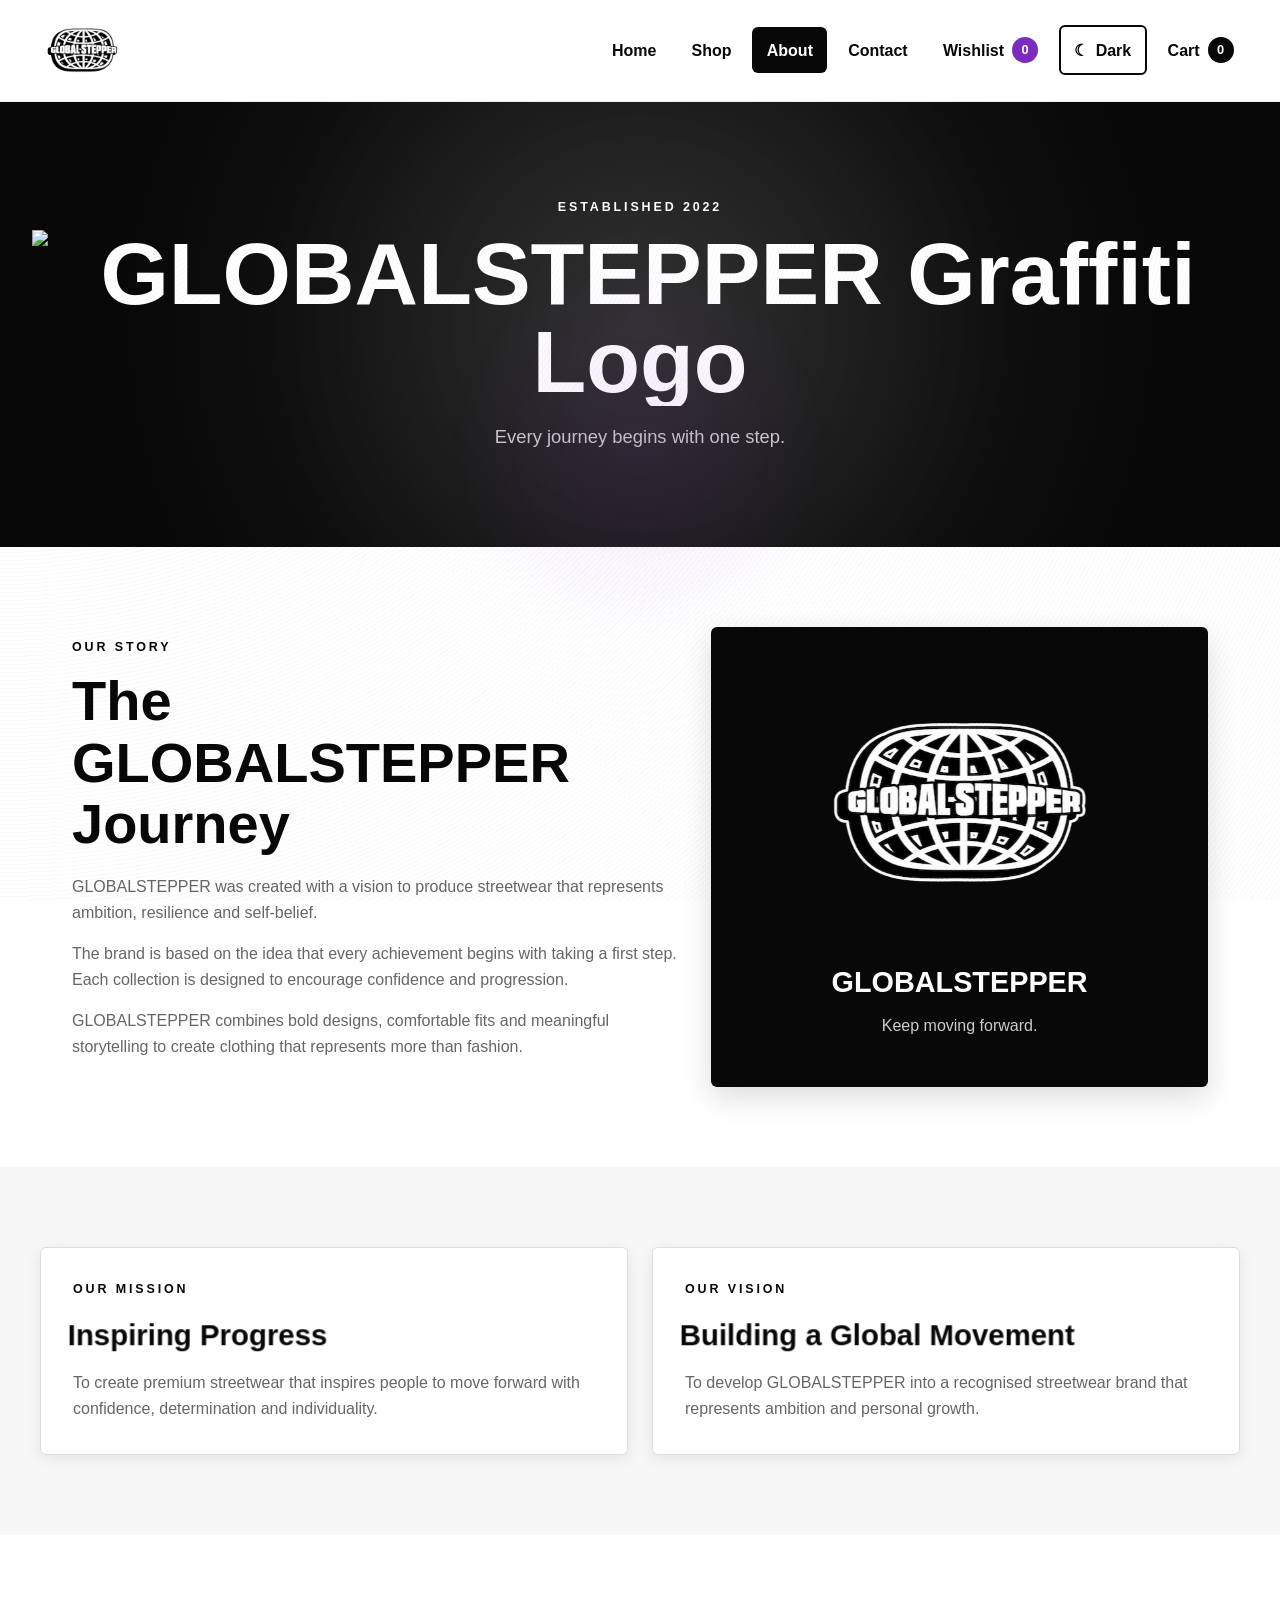
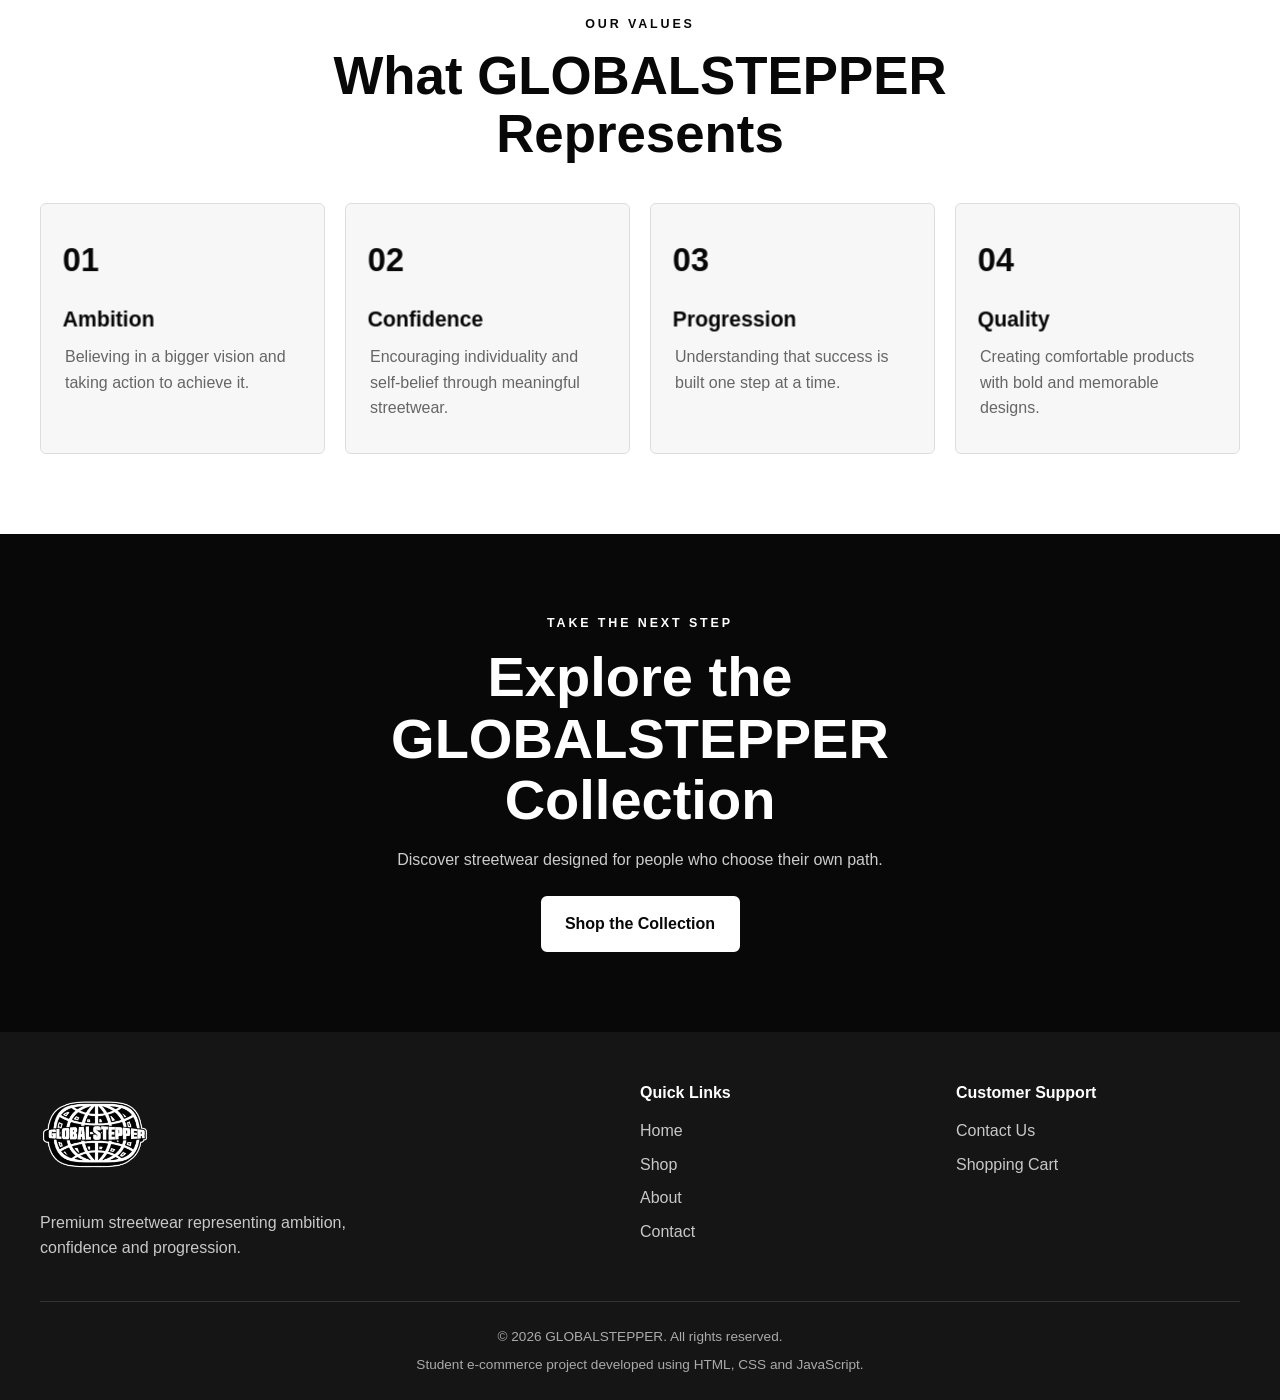
==== about.html @ d41f8b9a "Update heading and add logo to about.html" ====
<!DOCTYPE html>
<html lang="en">

<head>
    <meta charset="UTF-8">

    <meta
        name="viewport"
        content="width=device-width, initial-scale=1.0"
    >

    <meta
        name="description"
        content="Learn about GLOBALSTEPPER, a unisex streetwear brand built around ambition, confidence and progression."
    >

    <title>About | GLOBALSTEPPER</title>

    <link
        rel="stylesheet"
        href="css/style.css"
    >

    <link
        rel="icon"
        type="image/png"
        href="images/logo.png"
    >
</head>

<body>

    <header class="site-header">

        <nav
            class="navbar"
            aria-label="Main navigation"
        >

            <a
                href="index.html"
                class="logo"
                aria-label="GLOBALSTEPPER home page"
            >
                <img
                    src="images/logo.png"
                    alt="GLOBALSTEPPER logo"
                >
            </a>

            <button
                class="menu-toggle"
                id="menu-toggle"
                type="button"
                aria-label="Open navigation menu"
                aria-expanded="false"
                aria-controls="nav-links"
            >
                ☰
            </button>

            <ul
                class="nav-links"
                id="nav-links"
            >
                <li><a href="index.html">Home</a></li>

                <li><a href="products.html">Shop</a></li>

                <li>
                    <a
                        href="about.html"
                        aria-current="page"
                    >
                        About
                    </a>
                </li>

            <li>
    <a href="contact.html">Contact</a>
</li>

<li>
    <a href="wishlist.html" class="wishlist-link">
        Wishlist
        <span id="wishlist-count">0</span>
    </a>
</li>

<li>
    <button
        class="theme-toggle"
        id="theme-toggle"
        type="button"
        aria-label="Switch to dark mode"
        aria-pressed="false"
    >
        <span aria-hidden="true">☾</span>
        <span class="theme-toggle-text">Dark</span>
    </button>
</li>


                <li>
                    <a
                        href="cart.html"
                        class="cart-link"
                    >
                        Cart
                        <span
                            id="cart-count"
                            aria-label="items in cart"
                        >
                            0
                        </span>
                    </a>
                </li>
            </ul>

        </nav>

    </header>

    <main class="about-page">

        <section class="about-hero">

            <p class="section-label">
                ESTABLISHED 2022
            </p>

           
<h1 class="about-graffiti-heading">
    <img
        src="media/images/Globalstepper-loader.png"
        alt="GLOBALSTEPPER Graffiti Logo"
        class="about-graffiti-logo"
    >
</h1>

            <p>
                Every journey begins with one step.
            </p>

        </section>

        <section class="about-story-section">

            <div class="about-story-text">

                <p class="section-label">
                    OUR STORY
                </p>

                <h2>
                    The GLOBALSTEPPER Journey
                </h2>

                <p>
                    GLOBALSTEPPER was created with a vision to produce
                    streetwear that represents ambition, resilience and
                    self-belief.
                </p>

                <p>
                    The brand is based on the idea that every achievement
                    begins with taking a first step. Each collection is
                    designed to encourage confidence and progression.
                </p>

                <p>
                    GLOBALSTEPPER combines bold designs, comfortable fits
                    and meaningful storytelling to create clothing that
                    represents more than fashion.
                </p>

            </div>

            <div class="about-logo-card">

                <img
                    src="images/logo.png"
                    alt="GLOBALSTEPPER black and white globe logo"
                >

                <h2>
                    GLOBALSTEPPER
                </h2>

                <p>
                    Keep moving forward.
                </p>

            </div>

        </section>

        <section class="mission-vision-section">

            <article class="mission-card">

                <p class="section-label">
                    OUR MISSION
                </p>

                <h2>
                    Inspiring Progress
                </h2>

                <p>
                    To create premium streetwear that inspires people to
                    move forward with confidence, determination and
                    individuality.
                </p>

            </article>

            <article class="mission-card">

                <p class="section-label">
                    OUR VISION
                </p>

                <h2>
                    Building a Global Movement
                </h2>

                <p>
                    To develop GLOBALSTEPPER into a recognised streetwear
                    brand that represents ambition and personal growth.
                </p>

            </article>

        </section>

        <section class="brand-values-section">

            <div class="section-heading">

                <p class="section-label">
                    OUR VALUES
                </p>

                <h2>
                    What GLOBALSTEPPER Represents
                </h2>

            </div>

            <div class="values-grid">

                <article class="value-card">

                    <span aria-hidden="true">01</span>

                    <h3>
                        Ambition
                    </h3>

                    <p>
                        Believing in a bigger vision and taking action to
                        achieve it.
                    </p>

                </article>

                <article class="value-card">

                    <span aria-hidden="true">02</span>

                    <h3>
                        Confidence
                    </h3>

                    <p>
                        Encouraging individuality and self-belief through
                        meaningful streetwear.
                    </p>

                </article>

                <article class="value-card">

                    <span aria-hidden="true">03</span>

                    <h3>
                        Progression
                    </h3>

                    <p>
                        Understanding that success is built one step at a
                        time.
                    </p>

                </article>

                <article class="value-card">

                    <span aria-hidden="true">04</span>

                    <h3>
                        Quality
                    </h3>

                    <p>
                        Creating comfortable products with bold and
                        memorable designs.
                    </p>

                </article>

            </div>

        </section>

        <section class="about-cta">

            <p class="section-label">
                TAKE THE NEXT STEP
            </p>

            <h2>
                Explore the GLOBALSTEPPER Collection
            </h2>

            <p>
                Discover streetwear designed for people who choose their
                own path.
            </p>

            <a
                href="products.html"
                class="btn"
            >
                Shop the Collection
            </a>

        </section>

    </main>

    <footer class="site-footer">

        <div class="footer-grid">

            <div class="footer-brand">

                <img
                    src="images/logo.png"
                    alt="GLOBALSTEPPER logo"
                >

                <p>
                    Premium streetwear representing ambition,
                    confidence and progression.
                </p>

            </div>

            <div class="footer-links">

                <h2>
                    Quick Links
                </h2>

                <ul>
                    <li><a href="index.html">Home</a></li>
                    <li><a href="products.html">Shop</a></li>
                    <li><a href="about.html">About</a></li>
                    <li><a href="contact.html">Contact</a></li>
                </ul>

            </div>

            <div class="footer-links">

                <h2>
                    Customer Support
                </h2>

                <ul>
                    <li><a href="contact.html">Contact Us</a></li>
                    <li><a href="cart.html">Shopping Cart</a></li>
                </ul>

            </div>

        </div>

        <div class="footer-bottom">

            <p>
                &copy; <span id="current-year"></span>
                GLOBALSTEPPER. All rights reserved.
            </p>

            <p>
                Student e-commerce project developed using HTML,
                CSS and JavaScript.
            </p>

        </div>

    </footer>

    <script src="js/script.js"></script>

</body>

</html>
---- css/style.css ----
/* ========================================
   GLOBALSTEPPER E-COMMERCE WEBSITE
   Main stylesheet
======================================== */

/* ---------- THEME VARIABLES ---------- */

:root {
    color-scheme: light;

    --page-background: #ffffff;
    --surface-background: #ffffff;
    --soft-background: #f7f7f7;
    --primary-text: #080808;
    --secondary-text: #666666;
    --border-colour: #dddddd;
}

body.dark-theme {
    color-scheme: dark;

    --page-background: #0c0c0c;
    --surface-background: #171717;
    --soft-background: #111111;
    --primary-text: #f5f5f5;
    --secondary-text: #b7b7b7;
    --border-colour: #343434;
}

body {
    color: var(--primary-text);
    background-color: var(--page-background);
    transition:
        color 0.3s ease,
        background-color 0.3s ease;
}

body.dark-theme .site-header,
body.dark-theme .nav-links,
body.dark-theme .product-card,
body.dark-theme .shop-product-card,
body.dark-theme .contact-form,
body.dark-theme .cart-summary,
body.dark-theme .product-detail-content,
body.dark-theme .product-detail-image,
body.dark-theme .mission-card,
body.dark-theme .contact-detail-card {
    color: var(--primary-text);
    background-color: var(--surface-background);
    border-color: var(--border-colour);
}

body.dark-theme .featured-products,
body.dark-theme .shop-page,
body.dark-theme .cart-page,
body.dark-theme .contact-page,
body.dark-theme .mission-vision-section,
body.dark-theme .value-card,
body.dark-theme .benefit-card {
    background-color: var(--soft-background);
}

body.dark-theme .product-category,
body.dark-theme .section-description,
body.dark-theme .contact-information > p,
body.dark-theme .product-detail-description,
body.dark-theme .cart-disclaimer {
    color: var(--secondary-text);
}

.theme-toggle {
    display: flex;
    align-items: center;
    justify-content: center;
    gap: 0.45rem;
    min-height: 44px;
    padding: 0.65rem 0.85rem;
    color: var(--colour-black);
    background-color: transparent;
    border: 2px solid var(--colour-black);
    border-radius: var(--border-radius);
    font-weight: 700;
}

body.dark-theme .theme-toggle {
    color: #ffffff;
    border-color: #ffffff;
}

.theme-toggle:hover {
    color: #ffffff;
    background-color: #000000;
}

body.dark-theme .theme-toggle:hover {
    color: #000000;
    background-color: #ffffff;
}

/* ---------- CSS VARIABLES ---------- */

:root {
    --colour-black: #080808;
    --colour-dark: #151515;
    --colour-grey: #666666;
    --colour-light-grey: #eeeeee;
    --colour-white: #ffffff;
    --colour-off-white: #f7f7f7;

    --font-main: Arial, Helvetica, sans-serif;

    --shadow-small: 0 4px 15px rgba(0, 0, 0, 0.08);
    --shadow-medium: 0 10px 30px rgba(0, 0, 0, 0.14);

    --border-radius: 6px;
    --transition: 0.3s ease;
}


/* ---------- RESET ---------- */

* {
    margin: 0;
    padding: 0;
    box-sizing: border-box;
}

html {
    scroll-behavior: smooth;
}

body {
    min-height: 100vh;
    font-family: var(--font-main);
    line-height: 1.6;
    color: var(--colour-black);
    background-color: var(--colour-white);
}

img,
video {
    display: block;
    max-width: 100%;
}

a {
    color: inherit;
    text-decoration: none;
}

ul {
    list-style: none;
}

button,
input,
select,
textarea {
    font: inherit;
}

button {
    cursor: pointer;
}

section {
    padding: 4rem 1.25rem;
}


/* ---------- ACCESSIBILITY ---------- */

.sr-only {
    position: absolute;
    width: 1px;
    height: 1px;
    padding: 0;
    margin: -1px;
    overflow: hidden;
    white-space: nowrap;
    border: 0;
    clip: rect(0, 0, 0, 0);
}

a:focus-visible,
button:focus-visible,
input:focus-visible,
select:focus-visible,
textarea:focus-visible {
    outline: 3px solid #1d70b8;
    outline-offset: 3px;
}


/* ---------- BUTTONS ---------- */

.btn,
.product-button,
.add-to-cart-btn {
    display: inline-flex;
    align-items: center;
    justify-content: center;
    min-height: 46px;
    padding: 0.8rem 1.4rem;
    border: 2px solid var(--colour-black);
    border-radius: var(--border-radius);
    font-weight: 700;
    text-align: center;
    transition:
        background-color var(--transition),
        color var(--transition),
        transform var(--transition);
}

.btn,
.add-to-cart-btn {
    color: var(--colour-white);
    background-color: var(--colour-black);
}

.btn:hover,
.add-to-cart-btn:hover {
    color: var(--colour-black);
    background-color: var(--colour-white);
    transform: translateY(-2px);
}

.btn-outline {
    color: var(--colour-white);
    background-color: transparent;
    border-color: var(--colour-white);
}

.btn-outline:hover {
    color: var(--colour-black);
    background-color: var(--colour-white);
}

.product-button {
    color: var(--colour-black);
    background-color: var(--colour-white);
}

.product-button:hover {
    color: var(--colour-white);
    background-color: var(--colour-black);
    transform: translateY(-2px);
}


/* ---------- WISHLIST BUTTON ---------- */

.wishlist-button {
    position: absolute;
    top: 16px;
    right: 16px;
    z-index: 20;

    width: 44px;
    height: 44px;

    display: flex;
    align-items: center;
    justify-content: center;

    border: none;
    border-radius: 50%;

    background: rgba(255,255,255,.95);
    color: #000;

    font-size: 24px;
    cursor: pointer;

    transition: .3s;
    box-shadow: 0 5px 15px rgba(0,0,0,.15);
}

.wishlist-button:hover{
    transform:scale(1.1);
}

.wishlist-button.active{
    background:#7b2cbf;
    color:white;
}


/* ---------- WISHLIST PAGE ---------- */

.wishlist-remove-button {
    position: absolute;
    top: 1rem;
    right: 1rem;
    z-index: 20;
    display: flex;
    align-items: center;
    justify-content: center;
    width: 44px;
    height: 44px;
    padding: 0;
    color: #ffffff;
    background-color: #000000;
    border: 0;
    border-radius: 50%;
    font-size: 1.6rem;
    line-height: 1;
    cursor: pointer;
    box-shadow: 0 5px 15px rgba(0, 0, 0, 0.18);
    transition:
        transform 0.25s ease,
        background-color 0.25s ease;
}

.wishlist-remove-button:hover {
    background-color: #7b2cbf;
    transform: scale(1.08);
}



/* ---------- HEADER AND NAVIGATION ---------- */

.site-header {
    position: sticky;
    top: 0;
    z-index: 1000;
    background-color: var(--colour-white);
    border-bottom: 1px solid var(--colour-light-grey);
}

.navbar {
    position: relative;
    display: flex;
    align-items: center;
    justify-content: space-between;
    max-width: 1300px;
    min-height: 76px;
    padding: 0.8rem 1.25rem;
    margin: 0 auto;
}

.logo {
    display: inline-block;
    width: 74px;
}

.logo img {
    width: 100%;
    height: 54px;
    object-fit: contain;
}

.menu-toggle {
    min-width: 44px;
    min-height: 44px;
    padding: 0.3rem;
    color: var(--colour-black);
    background: none;
    border: 0;
    font-size: 1.8rem;
}

.nav-links {
    position: absolute;
    top: 100%;
    right: 0;
    left: 0;
    display: none;
    padding: 1rem 1.25rem 1.5rem;
    background-color: var(--colour-white);
    border-bottom: 1px solid var(--colour-light-grey);
    box-shadow: var(--shadow-small);
}

.nav-links.show {
    display: block;
}

.nav-links li {
    margin: 0.45rem 0;
}

.nav-links a {
    display: block;
    padding: 0.75rem;
    font-weight: 700;
    border-radius: var(--border-radius);
    transition:
        color var(--transition),
        background-color var(--transition);
}

.nav-links a:hover,
.nav-links a[aria-current="page"] {
    color: var(--colour-white);
    background-color: var(--colour-black);
}

.cart-link {
    display: flex !important;
    align-items: center;
    justify-content: space-between;
    gap: 0.5rem;
}

#cart-count {
    display: inline-flex;
    align-items: center;
    justify-content: center;
    min-width: 26px;
    min-height: 26px;
    padding: 0.15rem 0.4rem;
    color: var(--colour-white);
    background-color: var(--colour-black);
    border-radius: 50%;
    font-size: 0.8rem;
}

.cart-link:hover #cart-count,
.cart-link[aria-current="page"] #cart-count {
    color: var(--colour-black);
    background-color: var(--colour-white);
}

.wishlist-link {
    display: flex !important;
    align-items: center;
    justify-content: space-between;
    gap: 0.5rem;
}

#wishlist-count {
    display: inline-flex;
    align-items: center;
    justify-content: center;
    min-width: 26px;
    min-height: 26px;
    padding: 0.15rem 0.4rem;
    color: var(--colour-white);
    background-color: #7b2cbf;
    border-radius: 50%;
    font-size: 0.8rem;
}


/* ---------- HERO SECTION ---------- */

.hero {
    position: relative;
    display: flex;
    align-items: center;
    justify-content: center;
    min-height: 78vh;
    padding: 0;
    overflow: hidden;
    color: var(--colour-white);
    background-color: var(--colour-black);
}

.hero-video {
    position: absolute;
    inset: 0;
    width: 100%;
    height: 100%;
    object-fit: cover;
}

.hero-overlay {
    position: absolute;
    inset: 0;
    background:
        linear-gradient(
            rgba(0, 0, 0, 0.35),
            rgba(0, 0, 0, 0.75)
        );
}

.hero-content {
    position: relative;
    z-index: 2;
    width: 100%;
    max-width: 1200px;
    margin: 0 auto;
    padding: 2rem 1.25rem;
    text-align: center;
}

.hero-label,
.section-label {
    margin-bottom: 0.75rem;
    font-size: 0.78rem;
    font-weight: 700;
    letter-spacing: 0.18rem;
}

.hero h1 {
    width: 100%;
    margin: 0 auto 1rem;
    font-size: clamp(2.5rem, 8vw, 6.5rem);
    line-height: 0.95;
    letter-spacing: 0;
    text-align: center;
    white-space: nowrap;
}

.hero-text {
    margin-bottom: 1.8rem;
    font-size: clamp(1rem, 3vw, 1.35rem);
}

.hero-actions {
    display: flex;
    flex-direction: column;
    align-items: stretch;
    gap: 0.8rem;
    max-width: 320px;
    margin: 0 auto;
}


/* ---------- SHARED SECTION HEADINGS ---------- */

.section-heading {
    max-width: 750px;
    margin: 0 auto 2.5rem;
    text-align: center;
}

.section-heading h2 {
    margin-bottom: 0.8rem;
    font-size: clamp(2rem, 7vw, 3.3rem);
    line-height: 1.1;
}

.section-description {
    max-width: 650px;
    margin: 0 auto;
    color: var(--colour-grey);
}


/* ---------- FEATURED PRODUCTS ---------- */

.featured-products {
    background-color: var(--colour-off-white);
}

.product-grid {
    display: grid;
    grid-template-columns: 1fr;
    gap: 1.5rem;
    max-width: 1250px;
    margin: 0 auto;
}

.product-card {
    overflow: hidden;
    background-color: var(--colour-white);
    border: 1px solid #e3e3e3;
    border-radius: var(--border-radius);
    box-shadow: var(--shadow-small);
    transition:
        transform var(--transition),
        box-shadow var(--transition);
}

.product-card:hover {
    transform: translateY(-6px);
    box-shadow: var(--shadow-medium);
}

.product-image-link {
    display: block;
    overflow: hidden;
    background-color: #ededed;
}

.product-image-link img {
    width: 100%;
    height: 340px;
    object-fit: cover;
    transition: transform 0.5s ease;
}

.product-card:hover .product-image-link img {
    transform: scale(1.04);
}

.product-info {
    padding: 1.4rem;
}

.product-category {
    margin-bottom: 0.4rem;
    color: var(--colour-grey);
    font-size: 0.75rem;
    font-weight: 700;
    letter-spacing: 0.12rem;
    text-transform: uppercase;
}

.product-info h3 {
    min-height: 52px;
    margin-bottom: 0.75rem;
    font-size: 1.15rem;
    line-height: 1.35;
}

.product-price {
    margin-bottom: 1rem;
    font-size: 1.15rem;
    font-weight: 700;
}

.product-actions {
    display: grid;
    grid-template-columns: 1fr;
    gap: 0.65rem;
}

.product-button,
.add-to-cart-btn {
    width: 100%;
    font-size: 0.9rem;
}

.section-action {
    margin-top: 2.5rem;
    text-align: center;
}


/* ---------- BENEFITS ---------- */

.brand-benefits {
    background-color: var(--colour-white);
}

.benefits-grid {
    display: grid;
    grid-template-columns: 1fr;
    gap: 1.25rem;
    max-width: 1200px;
    margin: 0 auto;
}

.benefit-card {
    padding: 2rem 1.4rem;
    text-align: center;
    background-color: var(--colour-off-white);
    border: 1px solid var(--colour-light-grey);
    border-radius: var(--border-radius);
    transition:
        transform var(--transition),
        box-shadow var(--transition);
}

.benefit-card:hover {
    transform: translateY(-4px);
    box-shadow: var(--shadow-small);
}

.benefit-icon {
    display: inline-block;
    margin-bottom: 1rem;
    font-size: 2rem;
}

.benefit-card h3 {
    margin-bottom: 0.6rem;
    font-size: 1.15rem;
}

.benefit-card p {
    color: var(--colour-grey);
}


/* ---------- BRAND STORY ---------- */

.brand-story {
    display: grid;
    grid-template-columns: 1fr;
    gap: 2rem;
    align-items: center;
    max-width: 1300px;
    margin: 0 auto;
}

.brand-story-content h2 {
    margin-bottom: 1rem;
    font-size: clamp(2rem, 7vw, 3.4rem);
    line-height: 1.1;
}

.brand-story-content p:not(.section-label) {
    margin-bottom: 1rem;
    color: var(--colour-grey);
}

.text-link {
    display: inline-block;
    margin-top: 0.7rem;
    padding-bottom: 0.2rem;
    font-weight: 700;
    border-bottom: 2px solid var(--colour-black);
}

.text-link:hover {
    opacity: 0.65;
}

.brand-story-image {
    display: flex;
    align-items: center;
    justify-content: center;
    min-height: 330px;
    padding: 3rem;
    background-color: var(--colour-black);
    border-radius: var(--border-radius);
}

.brand-story-image img {
     display: block;
    width: min(100%, 520px);
    height: auto;
    margin: 0 auto;
    object-fit: contain;
    filter: none;
}


/* ---------- NEWSLETTER ---------- */

.newsletter-section {
    color: var(--colour-white);
    background-color: var(--colour-black);
}

.newsletter-content {
    max-width: 720px;
    margin: 0 auto;
    text-align: center;
}

.newsletter-content h2 {
    margin-bottom: 0.8rem;
    font-size: clamp(2rem, 7vw, 3.2rem);
    line-height: 1.1;
}

.newsletter-content > p:not(.section-label) {
    margin-bottom: 1.5rem;
    color: #cccccc;
}

.newsletter-form {
    display: grid;
    grid-template-columns: 1fr;
    gap: 0.8rem;
    max-width: 580px;
    margin: 0 auto;
}

.newsletter-form input {
    min-height: 50px;
    padding: 0.8rem 1rem;
    border: 2px solid var(--colour-white);
    border-radius: var(--border-radius);
}

.newsletter-form .btn {
    color: var(--colour-black);
    background-color: var(--colour-white);
    border-color: var(--colour-white);
}

.newsletter-form .btn:hover {
    color: var(--colour-white);
    background-color: transparent;
}

.form-message {
    grid-column: 1 / -1;
    min-height: 24px;
    font-weight: 700;
}


/* ---------- FOOTER ---------- */

.site-footer {
    padding: 3rem 1.25rem 1.5rem;
    color: var(--colour-white);
    background-color: var(--colour-dark);
}

.footer-grid {
    display: grid;
    grid-template-columns: 1fr;
    gap: 2rem;
    max-width: 1200px;
    margin: 0 auto 2.5rem;
}


.footer-brand img {
    display: block;
    width: 110px;
    max-width: 100%;
    height: auto;
    object-fit: contain;
    margin-bottom: 20px;
    filter: none;
}

   
.footer-brand p {
    max-width: 360px;
    color: #c8c8c8;
}

.footer-links h2 {
    margin-bottom: 0.8rem;
    font-size: 1rem;
}

.footer-links li {
    margin-bottom: 0.5rem;
}

.footer-links a {
    color: #c8c8c8;
}

.footer-links a:hover {
    color: var(--colour-white);
    text-decoration: underline;
}

.footer-bottom {
    max-width: 1200px;
    padding-top: 1.5rem;
    margin: 0 auto;
    color: #aaaaaa;
    border-top: 1px solid #333333;
    font-size: 0.85rem;
    text-align: center;
}

.footer-bottom p + p {
    margin-top: 0.4rem;
}

/* ---------- LIVE SEARCH SUGGESTIONS ---------- */

.live-search-wrapper {
    position: relative;
}

.search-suggestions {
    position: absolute;
    top: calc(100% + 0.5rem);
    right: 0;
    left: 0;
    z-index: 100;
    max-height: 360px;
    overflow-y: auto;
    background-color: var(--surface-background, #ffffff);
    border: 1px solid var(--border-colour, #dddddd);
    border-radius: 12px;
    box-shadow: 0 14px 35px rgba(0, 0, 0, 0.18);
}

.search-suggestion {
    display: grid;
    grid-template-columns: 58px 1fr auto;
    gap: 0.8rem;
    align-items: center;
    width: 100%;
    padding: 0.8rem;
    color: var(--primary-text, #080808);
    background: transparent;
    border: 0;
    border-bottom: 1px solid var(--border-colour, #dddddd);
    text-align: left;
    cursor: pointer;
}

.search-suggestion:last-child {
    border-bottom: 0;
}

.search-suggestion:hover,
.search-suggestion.active {
    background-color: var(--soft-background, #f7f7f7);
}

.search-suggestion img {
    width: 58px;
    height: 68px;
    object-fit: contain;
    background-color: #eeeeee;
    border-radius: 8px;
}

.search-suggestion-name {
    display: block;
    margin-bottom: 0.2rem;
    font-weight: 700;
}

.search-suggestion-category {
    color: var(--secondary-text, #666666);
    font-size: 0.8rem;
}

.search-suggestion-price {
    font-weight: 700;
    white-space: nowrap;
}

.search-no-results {
    padding: 1rem;
    color: var(--secondary-text, #666666);
    text-align: center;
}




/* ===========================================================
   SHOP PAGE
=========================================================== */

.shop-page {
    min-height: 70vh;
    background-color: var(--colour-off-white);
}

/* ---------- Header ---------- */

.shop-header {
    padding-bottom: 2rem;
    text-align: center;
    color: var(--colour-white);
    background-color: var(--colour-black);
}

.shop-header h1 {
    margin-bottom: 0.8rem;
    font-size: clamp(2.4rem, 8vw, 4.5rem);
    line-height: 1;
}

.shop-header p:last-child {
    color: #cccccc;
}

/* ---------- Filters ---------- */

/* ===========================================================
   SHOP CONTROLS
=========================================================== */

.shop-controls {
    display: grid !important;
    grid-template-columns: 1fr 1fr !important;
    grid-template-areas:
        "filter sort"
        "search search"
        "count count" !important;

    gap: 1.5rem 2rem !important;
    align-items: end !important;

    width: min(92%, 1300px);
    margin: 0 auto 3rem;
    padding: 2rem;

    background: #ffffff;
    border: 1px solid #e5e5e5;
    border-radius: 22px;
    box-shadow: 0 15px 40px rgba(0, 0, 0, 0.08);
}

.filter-group {
    grid-area: filter !important;
}

.sort-group {
    grid-area: sort !important;
}

.search-group {
    grid-area: search !important;
    width: min(100%, 700px);
    margin: 0 auto;
}

.product-count {
    grid-area: count !important;
    justify-self: center !important;
    display: inline-flex !important;
    align-items: center;
    justify-content: center;

    width: auto !important;
    height: auto !important;

    margin: 0 !important;
    padding: 0.6rem 1rem !important;

    color: #ffffff !important;
    background: #000000 !important;

    border-radius: 999px;

    font-size: 0.85rem;
    font-weight: 800;

    white-space: nowrap;
}


/* ---------- GROUPS ---------- */

.filter-group,
.sort-group,
.search-group {
    display: flex;
    flex-direction: column;
    gap: 0.7rem;
    width: 100%;
}


/* ---------- LABELS ---------- */

.filter-group label,
.sort-group label,
.search-group label {
    margin: 0;

    color: #111111;

    font-size: 0.76rem;
    font-weight: 900;
    letter-spacing: 0.16rem;

    text-transform: uppercase;
}


/* ---------- CONTROLS ---------- */

.filter-group select,
.sort-group select,
.search-group input {
    width: 100%;
    height: 58px;
    min-height: 58px;

    padding: 0 1.1rem;

    color: #111111;
    background: #fafafa;

    border: 1px solid #dddddd;
    border-radius: 14px;

    font-size: 1rem;
    font-weight: 600;

    outline: none;

    transition:
        transform 0.25s ease,
        border-color 0.25s ease,
        background-color 0.25s ease,
        box-shadow 0.25s ease;
}


/* ---------- HOVER ---------- */

.filter-group select:hover,
.sort-group select:hover,
.search-group input:hover {
    background: #ffffff;
    border-color: #000000;

    transform: translateY(-3px);

    box-shadow:
        0 10px 25px rgba(0, 0, 0, 0.10);
}


/* ---------- FOCUS ---------- */

.filter-group select:focus,
.sort-group select:focus,
.search-group input:focus {
    background: #ffffff;
    border-color: #000000;

    box-shadow:
        0 0 0 3px rgba(0, 0, 0, 0.08),
        0 10px 25px rgba(0, 0, 0, 0.08);
}


/* ---------- SEARCH ---------- */

.search-group input::placeholder {
    color: #999999;
    font-weight: 500;
}

.live-search-wrapper {
    position: relative;
    width: 100%;
}


/* ===========================================================
   DARK MODE
=========================================================== */

body.dark-theme .shop-controls {
    background: #151515 !important;
    border-color: #333333 !important;
}

body.dark-theme .filter-group label,
body.dark-theme .sort-group label,
body.dark-theme .search-group label {
    color: #ffffff !important;
}

body.dark-theme .filter-group select,
body.dark-theme .sort-group select,
body.dark-theme .search-group input {
    color: #ffffff !important;
    background: #1d1d1d !important;
    border-color: #383838 !important;
}

body.dark-theme .filter-group select:hover,
body.dark-theme .sort-group select:hover,
body.dark-theme .search-group input:hover {
    background: #242424 !important;
    border-color: #ffffff !important;
}

body.dark-theme .product-count {
    color: #000000 !important;
    background: #ffffff !important;
}


/* ===========================================================
   MOBILE
=========================================================== */

@media (max-width: 700px) {
    .shop-controls {
        grid-template-columns: 1fr !important;
        grid-template-areas:
            "filter"
            "sort"
            "search"
            "count" !important;

        width: calc(100% - 2rem);
        gap: 1.2rem !important;
        padding: 1.4rem;
    }

    .search-group {
        width: 100%;
    }

    .product-count {
        justify-self: start !important;
    }
}


/* ===========================================================
   DARK MODE
=========================================================== */

body.dark-theme .shop-controls {
    background:
        linear-gradient(
            135deg,
            #171717,
            #101010
        );

    border-color: #333333;
}

body.dark-theme .filter-group label,
body.dark-theme .sort-group label,
body.dark-theme .search-group label {
    color: #ffffff;
}

body.dark-theme .filter-group select,
body.dark-theme .sort-group select,
body.dark-theme .search-group input {
    color: #ffffff;
    background: #1c1c1c;
    border-color: #3a3a3a;
}

body.dark-theme .product-count {
    color: #000000;
    background: #ffffff;
}

/* ===========================================================
   DARK MODE
=========================================================== */

body.dark-theme .shop-controls {
    background-color: #171717;

    border-color: #343434;
}


body.dark-theme .filter-group label,
body.dark-theme .sort-group label,
body.dark-theme .search-group label {
    color: #ffffff;
}


body.dark-theme .filter-group select,
body.dark-theme .sort-group select,
body.dark-theme .search-group input {
    color: #ffffff;
    background-color: #111111;

    border-color: #343434;
}


body.dark-theme .search-group input::placeholder {
    color: #888888;
}


body.dark-theme .product-count {
    color: #b7b7b7;
}




/* ---------- Product Grid ---------- */

.all-products-grid {
    display: grid;
    grid-template-columns: repeat(auto-fit, minmax(300px, 1fr));
    gap: 2rem;
    max-width: 1300px;
    padding: 1rem 1.5rem 5rem;
    margin: 0 auto;
}

/* ---------- Product Card ---------- */

.shop-product-card {
    position: relative;
    overflow: hidden;
    background: #fff;
    border: 1px solid #dddddd;
    border-radius: 18px;
    box-shadow: var(--shadow-small);
    transition: transform .35s ease, box-shadow .35s ease;
}

.shop-product-card:hover {
    transform: translateY(-8px);
    box-shadow: var(--shadow-medium);
}

/* ---------- Product Badge ---------- */

.product-badge {
    position: absolute;
    top: 16px;
    left: 16px;
    z-index: 20;
    display: inline-block;
    padding: 8px 14px;
    border-radius: 999px;
    font-size: 0.72rem;
    font-weight: 700;
    letter-spacing: .08rem;
    text-transform: uppercase;
    color: #fff;
    box-shadow: 0 6px 18px rgba(0,0,0,.25);
}

.product-badge.best-seller {
    background: #000;
}

.product-badge.limited {
    background: #5b21b6;
}

.product-badge.new {
    background: #7c3aed;
}

/* ---------- Product Image ---------- */

.shop-product-image {
    position: relative;
    overflow: hidden;
    background: #eeeeee;
}

.shop-product-image img {
    width: 100%;
    height: 350px;
    object-fit: contain;
    display: block;
    transition: transform .5s ease;
}

.shop-product-card:hover .shop-product-image img {
    transform: scale(1.06);
}

/* ---------- Quick View ---------- */

.quick-view {
    position: absolute;
    left: 50%;
    bottom: -60px;
    transform: translateX(-50%);
    padding: 10px 22px;
    color: #fff;
    background: #000;
    border-radius: 999px;
    font-size: .85rem;
    font-weight: 700;
    transition: .3s ease;
    z-index: 30;
}

.shop-product-card:hover .quick-view {
    bottom: 20px;
}

/* ---------- Product Info ---------- */

.shop-product-info {
    padding: 1.5rem;
}

.product-category {
    margin-bottom: .8rem;
    font-size: .85rem;
    font-weight: 700;
    letter-spacing: 2px;
    color: #666;
    text-transform: uppercase;
}

.shop-product-info h2 {
    min-height: 56px;
    margin-bottom: 1rem;
    font-size: 1.35rem;
    line-height: 1.3;
}

.product-price {
    margin-bottom: 1.5rem;
    font-size: 2rem;
    font-weight: 800;
}

/* ---------- Buttons ---------- */

.product-buttons {
    display: flex;
    gap: 1rem;
}

.product-buttons a,
.product-buttons button {
    flex: 1;
    padding: 16px;
    font-size: 1rem;
    font-weight: 700;
    text-align: center;
    border-radius: 14px;
    cursor: pointer;
    transition: .3s ease;
}

.view-product-btn {
    color: #000;
    background: #fff;
    border: 2px solid #000;
}

.view-product-btn:hover {
    color: #fff;
    background: #000;
}

.add-to-cart-btn {
    color: #fff;
    background: #000;
    border: 2px solid #000;
}

.add-to-cart-btn:hover {
    transform: translateY(-2px);
    background: #222;
}

/* ---------- No Products ---------- */

.no-products-message {
    padding: 2rem;
    font-size: 1.2rem;
    font-weight: 700;
    text-align: center;
}

/* ---------- SLIDE-OUT CART ---------- */

body.cart-drawer-open {
    overflow: hidden;
}

.cart-drawer {
    position: fixed;
    inset: 0;
    z-index: 4000;
    visibility: hidden;
    pointer-events: none;
}

.cart-drawer.open {
    visibility: visible;
    pointer-events: auto;
}

.cart-drawer-overlay {
    position: absolute;
    inset: 0;
    background-color: rgba(0, 0, 0, 0.55);
    opacity: 0;
    transition: opacity 0.3s ease;
}

.cart-drawer.open .cart-drawer-overlay {
    opacity: 1;
}

.cart-drawer-panel {
    position: absolute;
    top: 0;
    right: 0;
    display: flex;
    flex-direction: column;
    width: min(100%, 440px);
    height: 100%;
    padding: 1.5rem;
    background-color: var(--colour-white);
    box-shadow: -12px 0 35px rgba(0, 0, 0, 0.22);
    transform: translateX(100%);
    transition: transform 0.35s ease;
}

.cart-drawer.open .cart-drawer-panel {
    transform: translateX(0);
}

.cart-drawer-header {
    display: flex;
    align-items: flex-start;
    justify-content: space-between;
    gap: 1rem;
    padding-bottom: 1rem;
    border-bottom: 1px solid #dddddd;
}

.cart-drawer-header h2 {
    font-size: 1.8rem;
    line-height: 1.1;
}

.cart-drawer-close {
    display: flex;
    align-items: center;
    justify-content: center;
    width: 44px;
    height: 44px;
    padding: 0;
    color: var(--colour-white);
    background-color: var(--colour-black);
    border: 0;
    border-radius: 50%;
    font-size: 1.7rem;
    line-height: 1;
}

.cart-drawer-items {
    display: grid;
    gap: 1rem;
    flex: 1;
    padding: 1.25rem 0;
    overflow-y: auto;
}

.cart-drawer-item {
    display: grid;
    grid-template-columns: 80px 1fr auto;
    gap: 0.9rem;
    align-items: center;
    padding-bottom: 1rem;
    border-bottom: 1px solid #dddddd;
}

.cart-drawer-item img {
    width: 80px;
    height: 95px;
    object-fit: contain;
    background-color: #eeeeee;
    border-radius: var(--border-radius);
}

.cart-drawer-item h3 {
    margin-bottom: 0.25rem;
    font-size: 0.95rem;
    line-height: 1.3;
}

.cart-drawer-item p {
    color: var(--colour-grey);
    font-size: 0.85rem;
}

.cart-drawer-item-total {
    font-weight: 700;
    white-space: nowrap;
}

.cart-drawer-quantity {
    display: flex;
    align-items: center;
    gap: 0.4rem;
    margin-top: 0.6rem;
}

.cart-drawer-quantity button {
    display: flex;
    align-items: center;
    justify-content: center;
    width: 30px;
    height: 30px;
    padding: 0;
    color: var(--colour-white);
    background-color: var(--colour-black);
    border: 0;
    border-radius: 50%;
    font-weight: 700;
}

.cart-drawer-remove {
    margin-top: 0.5rem;
    padding: 0;
    color: #a40000;
    background: none;
    border: 0;
    font-size: 0.8rem;
    font-weight: 700;
    text-decoration: underline;
}

.cart-drawer-empty {
    flex: 1;
    padding: 3rem 1rem;
    text-align: center;
}

.cart-drawer-empty p {
    margin-bottom: 1rem;
    color: var(--colour-grey);
}

.cart-drawer-footer {
    padding-top: 1rem;
    border-top: 1px solid #dddddd;
}

.cart-drawer-total {
    display: flex;
    justify-content: space-between;
    gap: 1rem;
    margin-bottom: 1rem;
    font-size: 1.2rem;
}

.cart-drawer-view-cart,
.cart-drawer-checkout {
    width: 100%;
    min-height: 50px;
}

.cart-drawer-view-cart {
    margin-bottom: 0.7rem;
}

.cart-drawer-checkout {
    color: var(--colour-black);
    background-color: var(--colour-white);
    border: 2px solid var(--colour-black);
    border-radius: var(--border-radius);
    font-weight: 700;
}

.cart-drawer-checkout:hover {
    color: var(--colour-white);
    background-color: var(--colour-black);
}

.cart-drawer-note {
    margin-top: 0.8rem;
    color: var(--colour-grey);
    font-size: 0.75rem;
    text-align: center;
}

/* ---------- QUICK VIEW ---------- */

.quick-view-button {
    position: absolute;
    left: 50%;
    bottom: 1.2rem;
    z-index: 10;
    min-width: 140px;
    padding: 0.75rem 1rem;
    color: #ffffff;
    background-color: rgba(0, 0, 0, 0.92);
    border: 2px solid #000000;
    border-radius: 999px;
    font-size: 0.85rem;
    font-weight: 700;
    cursor: pointer;
    opacity: 0;
    transform: translate(-50%, 25px);
    transition:
        opacity 0.3s ease,
        transform 0.3s ease,
        background-color 0.3s ease;
}

.shop-product-card:hover .quick-view-button,
.quick-view-button:focus-visible {
    opacity: 1;
    transform: translate(-50%, 0);
}

.quick-view-button:hover {
    color: #000000;
    background-color: #ffffff;
}

body.quick-view-open {
    overflow: hidden;
}

.quick-view-modal {
    position: fixed;
    inset: 0;
    z-index: 5000;
    visibility: hidden;
    pointer-events: none;
}

.quick-view-modal.open {
    visibility: visible;
    pointer-events: auto;
}

.quick-view-overlay {
    position: absolute;
    inset: 0;
    background-color: rgba(0, 0, 0, 0.72);
    opacity: 0;
    transition: opacity 0.3s ease;
}

.quick-view-modal.open .quick-view-overlay {
    opacity: 1;
}

.quick-view-dialog {
    position: absolute;
    top: 50%;
    left: 50%;
    width: min(92%, 900px);
    max-height: 90vh;
    overflow-y: auto;
    background-color: #ffffff;
    border-radius: 18px;
    box-shadow: 0 24px 70px rgba(0, 0, 0, 0.35);
    opacity: 0;
    transform: translate(-50%, -46%) scale(0.96);
    transition:
        opacity 0.3s ease,
        transform 0.3s ease;
}

.quick-view-modal.open .quick-view-dialog {
    opacity: 1;
    transform: translate(-50%, -50%) scale(1);
}

.quick-view-close {
    position: absolute;
    top: 1rem;
    right: 1rem;
    z-index: 10;
    display: flex;
    align-items: center;
    justify-content: center;
    width: 44px;
    height: 44px;
    padding: 0;
    color: #ffffff;
    background-color: #000000;
    border: 0;
    border-radius: 50%;
    font-size: 1.7rem;
    line-height: 1;
    cursor: pointer;
}

.quick-view-content {
    display: grid;
    grid-template-columns: 1fr;
}

.quick-view-image-container {
    display: flex;
    align-items: center;
    justify-content: center;
    min-height: 360px;
    padding: 2rem;
    background-color: #eeeeee;
}

.quick-view-image-container img {
    display: block;
    width: 100%;
    max-width: 500px;
    max-height: 520px;
    object-fit: contain;
}

.quick-view-information {
    padding: 2rem;
}

.quick-view-information h2 {
    margin-bottom: 1rem;
    font-size: clamp(1.8rem, 5vw, 3rem);
    line-height: 1.1;
}

.quick-view-information .product-price {
    margin-bottom: 1rem;
}

#quick-view-description {
    margin-bottom: 1.5rem;
    color: var(--colour-grey);
    line-height: 1.7;
}

#quick-view-product-link {
    width: 100%;
}

/* ---------- FLOATING CART ---------- */

.floating-cart-button {
    position: fixed;
    right: 1.25rem;
    bottom: 1.25rem;
    z-index: 3500;

    display: flex;
    align-items: center;
    justify-content: center;

    width: 64px;
    height: 64px;

    padding: 0;

    color: #ffffff;
    background-color: #000000;

    border: 2px solid #ffffff;
    border-radius: 50%;

    box-shadow: 0 12px 30px rgba(0, 0, 0, 0.28);

    cursor: pointer;

    transition:
        transform 0.25s ease,
        box-shadow 0.25s ease,
        background-color 0.25s ease;
}

.floating-cart-button:hover {
    transform: translateY(-4px) scale(1.04);
    box-shadow: 0 16px 38px rgba(0, 0, 0, 0.34);
}

.floating-cart-button:active {
    transform: scale(0.96);
}

.floating-cart-icon {
    font-size: 1.55rem;
    line-height: 1;
}

.floating-cart-count {
    position: absolute;
    top: -5px;
    right: -5px;

    display: inline-flex;
    align-items: center;
    justify-content: center;

    min-width: 25px;
    min-height: 25px;

    padding: 0.15rem 0.4rem;

    color: #ffffff;
    background-color: #7b2cbf;

    border: 2px solid #ffffff;
    border-radius: 50%;

    font-size: 0.75rem;
    font-weight: 700;
}

body.dark-theme .floating-cart-button {
    color: #000000;
    background-color: #ffffff;
    border-color: #333333;
}

@media (max-width: 600px) {
    .floating-cart-button {
        right: 1rem;
        bottom: 1rem;
        width: 58px;
        height: 58px;
    }
}


/* ---------- Responsive ---------- */

@media (max-width:768px){

    .all-products-grid{
        grid-template-columns:1fr;
    }

    .product-buttons{
        flex-direction:column;
    }

    .shop-product-image img{
        height:320px;
    }

        .quick-view-content {
        grid-template-columns: 1fr 1fr;
    }

    .quick-view-information {
        display: flex;
        flex-direction: column;
        justify-content: center;
        padding: 3rem;
    }

    .quick-view-actions {
    display: grid;
    grid-template-columns: 1fr;
    gap: 0.8rem;
}

.quick-view-actions .product-button,
.quick-view-actions .add-to-cart-btn {
    width: 100%;
}

@media (min-width: 600px) {
    .quick-view-actions {
        grid-template-columns: 1fr 1fr;
    }
}
}







/* ---------- PRODUCT DETAILS PAGE ---------- */

.product-detail-page {
    min-height: 70vh;
    padding: 2rem 1.25rem 5rem;
    background-color: var(--colour-off-white);
}

.breadcrumb {
    display: flex;
    flex-wrap: wrap;
    gap: 0.5rem;
    max-width: 1200px;
    margin: 0 auto 2rem;
    color: var(--colour-grey);
    font-size: 0.9rem;
}

.breadcrumb a {
    font-weight: 700;
}

.breadcrumb a:hover {
    text-decoration: underline;
}

.product-detail-container {
    display: grid;
    grid-template-columns: 1fr;
    gap: 2rem;
    max-width: 1200px;
    padding: 0;
    margin: 0 auto;
}

.product-detail-image {
    display: flex;
    align-items: center;
    justify-content: center;
    min-height: 420px;
    padding: 1rem;
    background-color: var(--colour-white);
    border: 1px solid #dddddd;
    border-radius: var(--border-radius);
    box-shadow: var(--shadow-small);
}

.product-detail-image img {
    width: 100%;
    max-height: 620px;
    object-fit: contain;
}

.product-detail-content {
    padding: 1.5rem;
    background-color: var(--colour-white);
    border: 1px solid #dddddd;
    border-radius: var(--border-radius);
    box-shadow: var(--shadow-small);
}

.product-detail-content h1 {
    margin-bottom: 0.8rem;
    font-size: clamp(2rem, 7vw, 3.5rem);
    line-height: 1.05;
}

.product-detail-price {
    margin-bottom: 1.2rem;
    font-size: 1.6rem;
    font-weight: 700;
}

.product-detail-description {
    margin-bottom: 1.2rem;
    color: var(--colour-grey);
}

.product-feature-list {
    margin-bottom: 1.5rem;
    padding-left: 1.2rem;
    list-style: disc;
}

.product-feature-list li {
    margin-bottom: 0.45rem;
}

.product-option {
    display: flex;
    flex-direction: column;
    gap: 0.45rem;
    margin-bottom: 1rem;
}

.product-option label {
    font-weight: 700;
}

.product-option select,
.product-option input {
    min-height: 50px;
    padding: 0.75rem 1rem;
    color: var(--colour-black);
    background-color: var(--colour-white);
    border: 2px solid var(--colour-black);
    border-radius: var(--border-radius);
}

.detail-add-to-cart-btn {
    width: 100%;
    min-height: 52px;
    margin-bottom: 0.8rem;
    color: var(--colour-white);
    background-color: var(--colour-black);
    border: 2px solid var(--colour-black);
    border-radius: var(--border-radius);
    font-weight: 700;
    transition:
        color var(--transition),
        background-color var(--transition),
        transform var(--transition);
}

.detail-add-to-cart-btn:hover {
    color: var(--colour-black);
    background-color: var(--colour-white);
    transform: translateY(-2px);
}

.detail-form-message {
    min-height: 26px;
    margin-bottom: 0.8rem;
    font-weight: 700;
}


/* ---------- CART PAGE ---------- */

.cart-page {
    min-height: 70vh;
    background-color: var(--colour-off-white);
}

.cart-header {
    padding-bottom: 2rem;
    color: var(--colour-white);
    text-align: center;
    background-color: var(--colour-black);
}

.cart-header h1 {
    margin-bottom: 0.8rem;
    font-size: clamp(2.4rem, 8vw, 4.5rem);
    line-height: 1;
}

.cart-header p:last-child {
    color: #cccccc;
}

.cart-layout {
    display: grid;
    grid-template-columns: minmax(0, 1.7fr) minmax(300px, 0.8fr);
    gap: 2rem;

    max-width: 1250px;
    margin: 0 auto;

    align-items: start;
}

.cart-items-section h2,
.cart-summary h2 {
    margin-bottom: 1.2rem;
    font-size: 1.5rem;
}

.cart-items {
    display: grid;
    gap: 1rem;
}

.cart-item {
    display: grid;
    grid-template-columns: 90px 1fr;
    gap: 1rem;
    padding: 1rem;
    background-color: var(--colour-white);
    border: 1px solid #dddddd;
    border-radius: var(--border-radius);
    box-shadow: var(--shadow-small);
}

.cart-item-image {
    width: 90px;
    height: 110px;
    object-fit: contain;
    background-color: #eeeeee;
    border-radius: var(--border-radius);
}

.cart-item-details h3 {
    margin-bottom: 0.3rem;
    font-size: 1rem;
}

.cart-item-meta {
    margin-bottom: 0.35rem;
    color: var(--colour-grey);
    font-size: 0.9rem;
}

.cart-item-price {
    margin-bottom: 0.8rem;
    font-weight: 700;
}

.cart-item-controls {
    display: flex;
    flex-wrap: wrap;
    align-items: center;
    gap: 0.5rem;
}

.quantity-button {
    width: 38px;
    height: 38px;
    color: var(--colour-white);
    background-color: var(--colour-black);
    border: 2px solid var(--colour-black);
    border-radius: var(--border-radius);
    font-weight: 700;
}

.quantity-button:hover {
    color: var(--colour-black);
    background-color: var(--colour-white);
}

.quantity-value {
    min-width: 34px;
    font-weight: 700;
    text-align: center;
}

.remove-cart-item {
    min-height: 38px;
    padding: 0.4rem 0.8rem;
    color: #a40000;
    background-color: transparent;
    border: 2px solid #a40000;
    border-radius: var(--border-radius);
    font-weight: 700;
}

.remove-cart-item:hover {
    color: var(--colour-white);
    background-color: #a40000;
}

.cart-item-total {
    grid-column: 1 / -1;
    padding-top: 0.8rem;
    border-top: 1px solid #dddddd;
    font-weight: 700;
    text-align: right;
}

.empty-cart-message {
    padding: 3rem 1.5rem;
    text-align: center;
    background-color: var(--colour-white);
    border: 1px solid #dddddd;
    border-radius: var(--border-radius);
}

.empty-cart-message h3 {
    margin-bottom: 0.5rem;
    font-size: 1.6rem;
}

.empty-cart-message p {
    margin-bottom: 1.5rem;
    color: var(--colour-grey);
}

/* ---------- ORDER SUMMARY ---------- */

.cart-summary {
    position: sticky;
    top: 110px;

    align-self: start;

    margin-top: -25px;

    padding: 1.8rem;

    background: #ffffff;
    border: 1px solid #dddddd;
    border-radius: 18px;

    box-shadow:
        0 12px 35px rgba(0, 0, 0, 0.08);

    transition:
        transform 0.3s ease,
        box-shadow 0.3s ease;
}

.cart-summary:hover {
    transform: translateY(-5px);

    box-shadow:
        0 20px 45px rgba(0, 0, 0, 0.12);
}

.cart-summary h2 {
    margin-bottom: 1.4rem;

    font-size: 1.6rem;
    line-height: 1.1;
}


/* ---------- SUMMARY ROWS ---------- */

.summary-row {
    display: flex;
    align-items: center;
    justify-content: space-between;

    gap: 1rem;

    padding: 1rem 0;

    border-bottom: 1px solid #e5e5e5;

    font-size: 0.95rem;
}

.summary-row span:last-child {
    font-weight: 700;
}


/* ---------- TOTAL ---------- */

.summary-total {
    margin-bottom: 1.3rem;

    padding-top: 1.2rem;

    border-bottom: 0;

    font-size: 1.15rem;
    font-weight: 900;
}

.summary-total span:last-child {
    font-size: 1.3rem;
}


/* ---------- CHECKOUT BUTTON ---------- */

.checkout-button {
    width: 100%;
    min-height: 54px;

    margin-bottom: 0.8rem;

    color: #ffffff;
    background: #000000;

    border: 2px solid #000000;
    border-radius: 12px;

    font-size: 0.95rem;
    font-weight: 800;

    transition:
        transform 0.25s ease,
        background-color 0.25s ease,
        box-shadow 0.25s ease;
}

.checkout-button:not(:disabled):hover {
    transform: translateY(-3px);

    background: #222222;

    box-shadow:
        0 10px 25px rgba(0, 0, 0, 0.16);
}


/* ---------- DISABLED CHECKOUT ---------- */

.checkout-button:disabled {
    color: #ffffff;
    background: #aaaaaa;

    border-color: #aaaaaa;

    cursor: not-allowed;
    opacity: 0.65;
}


/* ---------- CLEAR CART ---------- */

.clear-cart-button {
    width: 100%;
    min-height: 50px;

    color: #a40000;
    background: transparent;

    border: 2px solid #a40000;
    border-radius: 12px;

    font-weight: 800;

    transition:
        color 0.25s ease,
        background-color 0.25s ease,
        transform 0.25s ease;
}

.clear-cart-button:hover {
    color: #ffffff;
    background: #a40000;

    transform: translateY(-2px);
}


/* ---------- DISCLAIMER ---------- */

.cart-disclaimer {
    margin-top: 1.2rem;
    padding-top: 1rem;

    color: #777777;

    border-top: 1px solid #eeeeee;

    font-size: 0.78rem;
    line-height: 1.5;
}


/* ---------- DARK MODE ---------- */

body.dark-theme .cart-summary {
    color: #ffffff;
    background: #171717;
    border-color: #343434;
}

body.dark-theme .summary-row {
    border-color: #343434;
}

body.dark-theme .cart-disclaimer {
    color: #aaaaaa;
    border-color: #343434;
}


/* ---------- MOBILE ---------- */

@media (max-width: 850px) {
    .cart-summary {
        position: static;
        top: auto;
    }
}

/* ---------- ABOUT PAGE ---------- */

.about-page {
    min-height: 70vh;
    background-color: var(--colour-white);
}

.about-hero {
    padding-top: 6rem;
    padding-bottom: 6rem;
    color: var(--colour-white);
    text-align: center;
    background-color: var(--colour-black);
}

.about-hero h1 {
    margin-bottom: 1rem;
    font-size: clamp(2.7rem, 10vw, 5.5rem);
    line-height: 1;
}

.about-hero p:last-child {
    color: #cccccc;
    font-size: 1.15rem;
}

.about-story-section {
    display: grid;
    grid-template-columns: 1fr;
    gap: 2rem;
    align-items: center;
    max-width: 1200px;
    margin: 0 auto;
}

.about-story-text h2 {
    margin-bottom: 1.2rem;
    font-size: clamp(2rem, 7vw, 3.5rem);
    line-height: 1.1;
}

.about-story-text p:not(.section-label) {
    margin-bottom: 1rem;
    color: var(--colour-grey);
}

.about-logo-card {
    padding: 3rem 1.5rem;
    color: var(--colour-white);
    text-align: center;
    background-color: var(--colour-black);
    border-radius: var(--border-radius);
    box-shadow: var(--shadow-medium);
}

.about-logo-card img {
    width: min(100%, 260px);
    margin: 0 auto 1.5rem;
    filter: none;
}

.about-logo-card h2 {
    margin-bottom: 0.5rem;
    font-size: 1.8rem;
}

.about-logo-card p {
    color: #cccccc;
}

.mission-vision-section {
    display: grid;
    grid-template-columns: 1fr;
    gap: 1.5rem;
    background-color: var(--colour-off-white);
}

.mission-card {
    padding: 2rem;
    background-color: var(--colour-white);
    border: 1px solid #dddddd;
    border-radius: var(--border-radius);
    box-shadow: var(--shadow-small);
}

.mission-card h2 {
    margin-bottom: 0.8rem;
    font-size: 1.8rem;
}

.mission-card p:last-child {
    color: var(--colour-grey);
}

.brand-values-section {
    background-color: var(--colour-white);
}

.values-grid {
    display: grid;
    grid-template-columns: 1fr;
    gap: 1.25rem;
    max-width: 1200px;
    margin: 0 auto;
}

.value-card {
    padding: 2rem 1.5rem;
    background-color: var(--colour-off-white);
    border: 1px solid #dddddd;
    border-radius: var(--border-radius);
}

.value-card span {
    display: inline-block;
    margin-bottom: 1rem;
    font-size: 2rem;
    font-weight: 700;
}

.value-card h3 {
    margin-bottom: 0.5rem;
    font-size: 1.3rem;
}

.value-card p {
    color: var(--colour-grey);
}

.about-cta {
    color: var(--colour-white);
    text-align: center;
    background-color: var(--colour-black);
}

.about-cta h2 {
    max-width: 700px;
    margin: 0 auto 1rem;
    font-size: clamp(2rem, 7vw, 3.5rem);
    line-height: 1.1;
}

.about-cta > p:not(.section-label) {
    max-width: 600px;
    margin: 0 auto 1.5rem;
    color: #cccccc;
}

.about-cta .btn {
    color: var(--colour-black);
    background-color: var(--colour-white);
    border-color: var(--colour-white);
}

.about-cta .btn:hover {
    color: var(--colour-white);
    background-color: transparent;
}


/* ---------- CONTACT PAGE ---------- */

.contact-page {
    min-height: 70vh;
    background-color: var(--colour-off-white);
}

.contact-hero {
    padding-top: 5rem;
    padding-bottom: 5rem;
    color: var(--colour-white);
    text-align: center;
    background-color: var(--colour-black);
}

.contact-hero h1 {
    margin-bottom: 1rem;
    font-size: clamp(2.5rem, 9vw, 5rem);
    line-height: 1;
}

.contact-hero p:last-child {
    max-width: 650px;
    margin: 0 auto;
    color: #cccccc;
}

.contact-layout {
    display: grid;
    grid-template-columns: 1fr;
    gap: 2rem;
    max-width: 1200px;
    margin: 0 auto;
}

.contact-information h2 {
    margin-bottom: 1rem;
    font-size: clamp(2rem, 7vw, 3.3rem);
    line-height: 1.1;
}

.contact-information > p:not(.section-label) {
    margin-bottom: 1.5rem;
    color: var(--colour-grey);
}

.contact-detail-card {
    padding: 1.25rem;
    margin-bottom: 1rem;
    background-color: var(--colour-white);
    border: 1px solid #dddddd;
    border-radius: var(--border-radius);
    box-shadow: var(--shadow-small);
}

.contact-detail-card h3 {
    margin-bottom: 0.35rem;
    font-size: 1rem;
}

.contact-detail-card p {
    color: var(--colour-grey);
}

.contact-form {
    padding: 1.5rem;
    background-color: var(--colour-white);
    border: 1px solid #dddddd;
    border-radius: var(--border-radius);
    box-shadow: var(--shadow-medium);
}

.form-group {
    display: flex;
    flex-direction: column;
    gap: 0.45rem;
    margin-bottom: 1.15rem;
}

.form-group label {
    font-weight: 700;
}

.form-group input,
.form-group select,
.form-group textarea {
    width: 100%;
    padding: 0.8rem 1rem;
    color: var(--colour-black);
    background-color: var(--colour-white);
    border: 2px solid var(--colour-black);
    border-radius: var(--border-radius);
    font-size: 1rem;
}

.form-group input,
.form-group select {
    min-height: 50px;
}

.form-group textarea {
    min-height: 170px;
    resize: vertical;
}

.form-group input.invalid,
.form-group select.invalid,
.form-group textarea.invalid {
    border-color: #b00020;
}

.checkbox-group {
    display: grid;
    grid-template-columns: auto 1fr;
    align-items: start;
    gap: 0.7rem;
}

.checkbox-group input {
    width: 20px;
    min-height: 20px;
    margin-top: 0.15rem;
}

.checkbox-group label {
    font-weight: 400;
}

.field-error {
    min-height: 22px;
    color: #b00020;
    font-size: 0.9rem;
    font-weight: 700;
}

.message-information {
    display: flex;
    justify-content: space-between;
    align-items: center;
    gap: 1rem;
}

#character-count {
    color: var(--colour-grey);
    font-size: 0.85rem;
    white-space: nowrap;
}

.contact-submit-button {
    width: 100%;
    min-height: 52px;
    padding: 0.8rem 1rem;
    color: var(--colour-white);
    background-color: var(--colour-black);
    border: 2px solid var(--colour-black);
    border-radius: var(--border-radius);
    font-size: 1rem;
    font-weight: 700;
    cursor: pointer;
    transition:
        color var(--transition),
        background-color var(--transition),
        transform var(--transition);
}

.contact-submit-button:hover {
    color: var(--colour-black);
    background-color: var(--colour-white);
    transform: translateY(-2px);
}

.contact-form-message {
    min-height: 25px;
    margin-top: 0.9rem;
    font-weight: 700;
}


/* ---------- CART NOTIFICATION ---------- */

.cart-notification {
    position: fixed;
    right: 1rem;
    bottom: 1rem;
    z-index: 2000;
    max-width: 320px;
    padding: 1rem 1.25rem;
    color: var(--colour-white);
    background-color: var(--colour-black);
    border: 1px solid var(--colour-white);
    border-radius: var(--border-radius);
    box-shadow: var(--shadow-medium);
    opacity: 0;
    transform: translateY(30px);
    transition:
        opacity var(--transition),
        transform var(--transition);
}

.cart-notification.show {
    opacity: 1;
    transform: translateY(0);
}


/* ---------- PAGE LOADER ---------- */

.page-loader {
    position: fixed;
    inset: 0;
    z-index: 9999;
    display: flex;
    align-items: center;
    justify-content: center;
    color: #ffffff;
    background-color: #000000;
    opacity: 1;
    visibility: visible;
    transition:
        opacity 0.6s ease,
        visibility 0.6s ease;
}

.page-loader.hidden {
    opacity: 0;
    visibility: hidden;
    pointer-events: none;
}

.page-loader-content {
    width: 100%;
    max-width: 1200px;
    margin: 0 auto;
    padding: 2rem 1.25rem;
    text-align: center;
}

.page-loader-logo {
    display: block;
    width: 180px;
    max-width: 80%;
    height: auto;
    margin: 0 auto 2rem;
    object-fit: contain;
    animation: loader-logo-pulse 1.2s ease-in-out infinite;
}


.page-loader h1 {
    width: 100%;
    margin: 0 auto 0.8rem;
    font-size: clamp(2.5rem, 6vw, 4.5rem);
    font-weight: 900;
    letter-spacing: 0;
    text-transform: uppercase;
    text-align: center;
}

.page-loader p {
    margin-bottom: 1.8rem;
    color: #c8c8c8;
}

.page-loader-line {
    width: 100%;
    height: 3px;
    overflow: hidden;
    background-color: #333333;
    border-radius: 999px;
}

.page-loader-line span {
    display: block;
    width: 45%;
    height: 100%;
    background-color: #ffffff;
    border-radius: 999px;
    animation: loader-progress 1.1s ease-in-out infinite;
}

@keyframes loader-logo-pulse {
    0%,
    100% {
        opacity: 0.65;
        transform: scale(0.96);
    }

    50% {
        opacity: 1;
        transform: scale(1.04);
    }
}

@keyframes loader-progress {
    0% {
        transform: translateX(-110%);
    }

    100% {
        transform: translateX(240%);
    }
}


/* ---------- SCROLL REVEAL ANIMATIONS ---------- */

.reveal {
    opacity: 0;
    transform: translateY(35px);
    transition:
        opacity 0.7s ease,
        transform 0.7s ease;
}

.reveal.revealed {
    opacity: 1;
    transform: translateY(0);
}

.reveal-left {
    opacity: 0;
    transform: translateX(-45px);
    transition:
        opacity 0.7s ease,
        transform 0.7s ease;
}

.reveal-left.revealed {
    opacity: 1;
    transform: translateX(0);
}

.reveal-right {
    opacity: 0;
    transform: translateX(45px);
    transition:
        opacity 0.7s ease,
        transform 0.7s ease;
}

.reveal-right.revealed {
    opacity: 1;
    transform: translateX(0);
}

@media (prefers-reduced-motion: reduce) {
    .reveal,
    .reveal-left,
    .reveal-right {
        opacity: 1;
        transform: none;
        transition: none;
    }
}



/* ========================================
   TABLET STYLES
======================================== */

@media (min-width: 600px) {

    section {
        padding: 5rem 2rem;
    }

    .hero-actions {
        flex-direction: row;
        justify-content: center;
        max-width: none;
    }

    .product-grid {
        grid-template-columns: repeat(2, 1fr);
    }

    .benefits-grid {
        grid-template-columns: repeat(2, 1fr);
    }

    .newsletter-form {
        grid-template-columns: 1fr auto;
    }

    .footer-grid {
        grid-template-columns: 2fr 1fr 1fr;
    }
.shop-controls {
        grid-template-columns: 1fr 1fr;
    }

    .all-products-grid {
        grid-template-columns: repeat(2, 1fr);
    }
        .mission-vision-section {
        grid-template-columns: repeat(2, 1fr);
    }

    .values-grid {
        grid-template-columns: repeat(2, 1fr);
    }

}


/* ========================================
   DESKTOP STYLES
======================================== */

@media (min-width: 900px) {

    .navbar {
        padding-right: 2rem;
        padding-left: 2rem;
    }

    .menu-toggle {
        display: none;
    }

    .nav-links {
        position: static;
        display: flex;
        align-items: center;
        gap: 0.4rem;
        padding: 0;
        background: none;
        border: 0;
        box-shadow: none;
    }

    .nav-links li {
        margin: 0;
    }

    .nav-links a {
        padding: 0.65rem 0.9rem;
    }

    .cart-link {
        justify-content: center;
    }

    .hero {
        min-height: calc(100vh - 76px);
    }

    .product-grid {
        grid-template-columns: repeat(3, 1fr);
    }

    .product-image-link img {
        height: 420px;
    }

    .product-actions {
        grid-template-columns: 1fr 1fr;
    }

    .benefits-grid {
        grid-template-columns: repeat(4, 1fr);
    }

    .brand-story {
        grid-template-columns: 1.1fr 0.9fr;
        padding-right: 2rem;
        padding-left: 2rem;
    }

    .brand-story-image {
        min-height: 480px;
    }

     .all-products-grid {
        grid-template-columns: repeat(3, 1fr);
    }

    .shop-product-image img {
        height: 400px;
    }
    .product-detail-container {
    display: grid;
    grid-template-columns: 1fr;
    gap: 2rem;
    max-width: 1200px;
    padding: 0;
    margin: 0 auto;

    align-items: start;
    }

    .cart-summary {
        position: sticky;
        top: 110px;
    }

    .cart-item {
        grid-template-columns: 130px 1fr auto;
        align-items: center;
    }

    .cart-item-image {
        width: 130px;
        height: 150px;
    }

    .cart-item-total {
        grid-column: auto;
        min-width: 110px;
        padding-top: 0;
        border-top: 0;
    }
        .about-story-section {
        grid-template-columns: 1.1fr 0.9fr;
    }

    .mission-vision-section {
        padding-right: max(2rem, calc((100% - 1200px) / 2));
        padding-left: max(2rem, calc((100% - 1200px) / 2));
    }

    .values-grid {
        grid-template-columns: repeat(4, 1fr);
    }
        .contact-layout {
        grid-template-columns: 0.85fr 1.15fr;
        align-items: start;
    }

    .contact-form {
        padding: 2rem;
    }
}


/* ========================================
   LARGE DESKTOP STYLES
======================================== */

@media (min-width: 1200px) {

    .navbar {
        min-height: 84px;
    }

    .logo {
        width: 85px;
    }

    .hero {
        min-height: calc(100vh - 84px);
    }

}


/* ========================================
   REDUCED MOTION ACCESSIBILITY
======================================== */

@media (prefers-reduced-motion: reduce) {

    html {
        scroll-behavior: auto;
    }

    *,
    *::before,
    *::after {
        transition-duration: 0.01ms !important;
        animation-duration: 0.01ms !important;
        animation-iteration-count: 1 !important;
    }

}



/* ===========================================================
   ABOUT PAGE VISUAL EFFECTS
=========================================================== */

/* ---------- HERO ---------- */

.about-hero {
    position: relative;
    overflow: hidden;
}

.about-hero::before {
    content: "";
    position: absolute;
    inset: 0;
    background:
        radial-gradient(
            circle at center,
            rgba(255, 255, 255, 0.08),
            transparent 55%
        );
    pointer-events: none;
}

.about-hero > * {
    position: relative;
    z-index: 2;
}

.about-hero h1 {
    transition:
        transform 0.4s ease,
        letter-spacing 0.4s ease;
}

.about-hero:hover h1 {
    transform: scale(1.03);
    letter-spacing: 0.03em;
}

.about-hero .section-label {
    transition:
        letter-spacing 0.35s ease,
        opacity 0.35s ease;
}

.about-hero:hover .section-label {
    letter-spacing: 0.28rem;
    opacity: 0.85;
}


/* ---------- STORY SECTION ---------- */

.about-story-section {
    position: relative;
}

.about-story-text {
    transition:
        transform 0.4s ease,
        opacity 0.4s ease;
}

.about-story-text:hover {
    transform: translateY(-6px);
}

.about-story-text h2 {
    position: relative;
    display: inline-block;
}

.about-story-text h2::after {
    content: "";
    position: absolute;
    left: 0;
    bottom: -10px;

    width: 0;
    height: 4px;

    background: #000000;

    transition: width 0.4s ease;
}

.about-story-text:hover h2::after {
    width: 100%;
}


/* ---------- LOGO CARD ---------- */

.about-logo-card {
    position: relative;
    overflow: hidden;

    transition:
        transform 0.4s ease,
        box-shadow 0.4s ease;
}

.about-logo-card:hover {
    transform: translateY(-10px) scale(1.015);

    box-shadow:
        0 25px 60px rgba(0, 0, 0, 0.22);
}

.about-logo-card::before {
    content: "";
    position: absolute;
    top: -60%;
    left: -80%;

    width: 55%;
    height: 220%;

    background:
        linear-gradient(
            90deg,
            transparent,
            rgba(255, 255, 255, 0.16),
            transparent
        );

    transform: rotate(20deg);

    transition: left 0.8s ease;
}

.about-logo-card:hover::before {
    left: 140%;
}


/* ---------- LOGO ANIMATION ---------- */

.about-logo-card img {
    position: relative;
    z-index: 2;

    transition:
        transform 0.5s ease,
        filter 0.5s ease;
}

.about-logo-card:hover img {
    transform: scale(1.08);
}


/* ---------- TEXT INSIDE CARD ---------- */

.about-logo-card h2,
.about-logo-card h3,
.about-logo-card p {
    position: relative;
    z-index: 2;
}


/* ---------- STORY PARAGRAPHS ---------- */

.about-story-text p {
    transition:
        color 0.3s ease,
        transform 0.3s ease;
}

.about-story-text p:hover {
    color: #111111;
    transform: translateX(5px);
}


/* ---------- NAVIGATION LINKS ---------- */

.nav-links a {
    position: relative;
    overflow: hidden;
}

.nav-links a::after {
    content: "";
    position: absolute;

    left: 50%;
    bottom: 6px;

    width: 0;
    height: 2px;

    background: currentColor;

    transform: translateX(-50%);

    transition: width 0.3s ease;
}

.nav-links a:hover::after {
    width: 55%;
}


/* ---------- LOGO HOVER ---------- */

.logo img {
    transition:
        transform 0.35s ease,
        opacity 0.35s ease;
}

.logo:hover img {
    transform: scale(1.08) rotate(-2deg);
}


/* ---------- PAGE LOAD EFFECT ---------- */

.about-hero,
.about-story-section {
    animation: aboutFadeUp 0.8s ease both;
}

.about-story-section {
    animation-delay: 0.15s;
}

@keyframes aboutFadeUp {
    from {
        opacity: 0;
        transform: translateY(25px);
    }

    to {
        opacity: 1;
        transform: translateY(0);
    }
}


/* ---------- RESPECT REDUCED MOTION ---------- */

@media (prefers-reduced-motion: reduce) {
    .about-hero,
    .about-story-section {
        animation: none;
    }

    .about-hero h1,
    .about-story-text,
    .about-logo-card,
    .about-logo-card img,
    .about-story-text p,
    .logo img {
        transition: none;
    }
}



/* ===========================================================
   MISSION / VISION CARDS
=========================================================== */

.mission-card{
    position:relative;
    overflow:hidden;
    transition:all .35s ease;
    cursor:pointer;
}

.mission-card:hover{
    transform:translateY(-12px);
    box-shadow:0 25px 55px rgba(0,0,0,.18);
}

.mission-card::before{
    content:"";
    position:absolute;
    top:-60%;
    left:-120%;
    width:50%;
    height:240%;
    background:linear-gradient(
        90deg,
        transparent,
        rgba(255,255,255,.18),
        transparent
    );
    transform:rotate(18deg);
    transition:left .8s ease;
}

.mission-card:hover::before{
    left:140%;
}

.mission-card h2{
    transition:.3s;
}

.mission-card:hover h2{
    transform:translateX(8px);
}

.mission-card p{
    transition:.3s;
}

.mission-card:hover p{
    color:#444;
}


/* ===========================================================
   VALUES TITLE
=========================================================== */

.section-heading h2{
    transition:.35s;
}

.section-heading:hover h2{
    transform:scale(1.03);
    letter-spacing:.02em;
}


/* ===========================================================
   VALUE CARDS
=========================================================== */

.value-card{

    position:relative;
    overflow:hidden;

    transition:
    transform .35s,
    box-shadow .35s,
    background .35s,
    color .35s;

    cursor:pointer;
}

.value-card:hover{

    background:#111;

    color:white;

    transform:translateY(-12px);

    box-shadow:
    0 25px 55px rgba(0,0,0,.18);

}

.value-card span{

    transition:.35s;

}

.value-card:hover span{

    transform:scale(1.2);

    display:inline-block;

}

.value-card h3{

    transition:.3s;

}

.value-card:hover h3{

    color:white;

    transform:translateX(6px);

}

.value-card p{

    transition:.3s;

}

.value-card:hover p{

    color:#d0d0d0;

}

.value-card::after{

    content:"";

    position:absolute;

    bottom:0;

    left:0;

    width:0;

    height:4px;

    background:white;

    transition:.35s;

}

.value-card:hover::after{

    width:100%;

}


/* ===========================================================
   STAGGER ANIMATION
=========================================================== */

.value-card:nth-child(1){

    animation:fadeUp .6s ease .05s both;

}

.value-card:nth-child(2){

    animation:fadeUp .6s ease .15s both;

}

.value-card:nth-child(3){

    animation:fadeUp .6s ease .25s both;

}

.value-card:nth-child(4){

    animation:fadeUp .6s ease .35s both;

}

@keyframes fadeUp{

from{

opacity:0;

transform:translateY(20px);

}

to{

opacity:1;

transform:translateY(0);

}

} 

/* ===========================================================
   GLOBALSTEPPER PREMIUM ABOUT EFFECTS
=========================================================== */


/* ---------- SUBTLE PAGE GRAIN ---------- */

.about-page {
    position: relative;
    overflow: hidden;
}

.about-page::before {
    content: "";
    position: fixed;
    inset: 0;
    z-index: 999;
    pointer-events: none;

    opacity: 0.025;

    background-image:
        repeating-radial-gradient(
            circle at 0 0,
            #000 0,
            #000 1px,
            transparent 1px,
            transparent 4px
        );
}


/* ===========================================================
   HERO PARALLAX
=========================================================== */

.about-hero {
    position: relative;
    overflow: hidden;
    will-change: transform;
}

.about-hero::after {
    content: "";
    position: absolute;
    inset: -20%;

    background:
        radial-gradient(
            circle at 50% 50%,
            rgba(255,255,255,.10),
            transparent 55%
        );

    pointer-events: none;

    transition: transform .2s ease-out;
}

.about-hero h1,
.about-hero p {
    position: relative;
    z-index: 2;
}


/* ===========================================================
   MOUSE GLOW
=========================================================== */

.about-page {
    --mouse-x: 50%;
    --mouse-y: 50%;
}

.about-page::after {
    content: "";

    position: fixed;

    left: var(--mouse-x);
    top: var(--mouse-y);

    width: 420px;
    height: 420px;

    transform: translate(-50%, -50%);

    background:
        radial-gradient(
            circle,
            rgba(123,44,191,.10),
            transparent 65%
        );

    pointer-events: none;

    z-index: 0;

    transition:
        left .08s linear,
        top .08s linear;
}


/* ===========================================================
   LOGO CARD GLOW
=========================================================== */

.about-logo-card {
    position: relative;
    overflow: hidden;

    transition:
        transform .35s ease,
        box-shadow .35s ease;
}

.about-logo-card::after {
    content: "";

    position: absolute;
    inset: -40%;

    background:
        radial-gradient(
            circle,
            rgba(255,255,255,.16),
            transparent 55%
        );

    opacity: 0;

    transition:
        opacity .4s ease;

    pointer-events: none;
}

.about-logo-card:hover::after {
    opacity: 1;
}

.about-logo-card:hover {
    box-shadow:
        0 30px 70px rgba(0,0,0,.30);
}


/* ===========================================================
   SHINE EFFECT
=========================================================== */

.about-logo-card::before,
.mission-card::before,
.value-card::before {
    content: "";

    position: absolute;

    top: -70%;
    left: -120%;

    width: 50%;
    height: 250%;

    background:
        linear-gradient(
            90deg,
            transparent,
            rgba(255,255,255,.16),
            transparent
        );

    transform: rotate(18deg);

    transition:
        left .85s ease;

    pointer-events: none;

    z-index: 3;
}

.about-logo-card:hover::before,
.mission-card:hover::before,
.value-card:hover::before {
    left: 150%;
}


/* ===========================================================
   3D CARD TILT
=========================================================== */

.about-logo-card,
.mission-card,
.value-card {
    transform-style: preserve-3d;
    perspective: 1000px;

    transition:
        transform .18s ease,
        box-shadow .35s ease;
}

.about-logo-card img,
.mission-card h2,
.value-card h3,
.value-card span {
    transform: translateZ(20px);
}


/* ===========================================================
   VALUE CARDS
=========================================================== */

.value-card {
    position: relative;
    overflow: hidden;

    transition:
        background-color .35s ease,
        color .35s ease,
        box-shadow .35s ease,
        transform .18s ease;
}

.value-card:hover {
    color: #ffffff;
    background-color: #080808;

    box-shadow:
        0 25px 55px rgba(0,0,0,.18);
}

.value-card span {
    display: inline-block;

    transition:
        transform .35s ease;
}

.value-card:hover span {
    transform:
        translateZ(30px)
        scale(1.15);
}

.value-card h3 {
    transition:
        transform .3s ease,
        color .3s ease;
}

.value-card:hover h3 {
    color: #ffffff;
}

.value-card p {
    transition:
        color .3s ease;
}

.value-card:hover p {
    color: #cccccc;
}


/* animated bottom line */

.value-card::after {
    content: "";

    position: absolute;

    left: 0;
    bottom: 0;

    width: 0;
    height: 4px;

    background-color: #ffffff;

    transition:
        width .4s ease;
}

.value-card:hover::after {
    width: 100%;
}


/* ===========================================================
   MISSION CARDS
=========================================================== */

.mission-card {
    position: relative;
    overflow: hidden;

    transition:
        transform .18s ease,
        box-shadow .35s ease,
        border-color .35s ease;
}

.mission-card:hover {
    border-color: #111111;

    box-shadow:
        0 25px 55px rgba(0,0,0,.15);
}


/* ===========================================================
   SCROLL REVEAL
=========================================================== */

.reveal-premium {
    opacity: 0;

    transform:
        translateY(35px)
        scale(.98);

    transition:
        opacity .75s ease,
        transform .75s cubic-bezier(.2,.8,.2,1);
}

.reveal-premium.visible {
    opacity: 1;

    transform:
        translateY(0)
        scale(1);
}


/* stagger values */

.value-card.reveal-premium:nth-child(1) {
    transition-delay: .05s;
}

.value-card.reveal-premium:nth-child(2) {
    transition-delay: .12s;
}

.value-card.reveal-premium:nth-child(3) {
    transition-delay: .19s;
}

.value-card.reveal-premium:nth-child(4) {
    transition-delay: .26s;
}


/* ===========================================================
   VALUES HEADING
=========================================================== */

.brand-values-section .section-heading h2 {
    transition:
        transform .4s ease,
        letter-spacing .4s ease;
}

.brand-values-section .section-heading:hover h2 {
    transform: scale(1.025);
    letter-spacing: .02em;
}


/* ===========================================================
   CTA EFFECT
=========================================================== */

.about-cta .btn {
    position: relative;
    overflow: hidden;

    transition:
        transform .3s ease,
        box-shadow .3s ease;
}

.about-cta .btn:hover {
    transform: translateY(-4px);

    box-shadow:
        0 14px 30px rgba(0,0,0,.18);
}


/* ===========================================================
   DARK MODE
=========================================================== */

body.dark-theme .value-card:hover {
    color: #000000;
    background-color: #ffffff;
}

body.dark-theme .value-card:hover h3 {
    color: #000000;
}

body.dark-theme .value-card:hover p {
    color: #555555;
}

body.dark-theme .value-card::after {
    background-color: #000000;
}


/* ===========================================================
   MOBILE / ACCESSIBILITY
=========================================================== */

@media (max-width: 700px) {

    .about-page::after {
        display: none;
    }

    .about-logo-card,
    .mission-card,
    .value-card {
        transform: none !important;
    }
}

@media (prefers-reduced-motion: reduce) {

    .reveal-premium {
        opacity: 1;
        transform: none;
        transition: none;
    }

    .about-logo-card,
    .mission-card,
    .value-card {
        transform: none !important;
        transition: none;
    }
}

/* ===========================================================
   GLOBALSTEPPER PREMIUM ABOUT EFFECTS
=========================================================== */


/* ---------- SUBTLE PAGE GRAIN ---------- */

.about-page {
    position: relative;
    overflow: hidden;
}

.about-page::before {
    content: "";
    position: fixed;
    inset: 0;
    z-index: 999;
    pointer-events: none;

    opacity: 0.025;

    background-image:
        repeating-radial-gradient(
            circle at 0 0,
            #000 0,
            #000 1px,
            transparent 1px,
            transparent 4px
        );
}


/* ===========================================================
   HERO PARALLAX
=========================================================== */

.about-hero {
    position: relative;
    overflow: hidden;
    will-change: transform;
}

.about-hero::after {
    content: "";
    position: absolute;
    inset: -20%;

    background:
        radial-gradient(
            circle at 50% 50%,
            rgba(255,255,255,.10),
            transparent 55%
        );

    pointer-events: none;

    transition: transform .2s ease-out;
}

.about-hero h1,
.about-hero p {
    position: relative;
    z-index: 2;
}


/* ===========================================================
   MOUSE GLOW
=========================================================== */

.about-page {
    --mouse-x: 50%;
    --mouse-y: 50%;
}

.about-page::after {
    content: "";

    position: fixed;

    left: var(--mouse-x);
    top: var(--mouse-y);

    width: 420px;
    height: 420px;

    transform: translate(-50%, -50%);

    background:
        radial-gradient(
            circle,
            rgba(123,44,191,.10),
            transparent 65%
        );

    pointer-events: none;

    z-index: 0;

    transition:
        left .08s linear,
        top .08s linear;
}


/* ===========================================================
   LOGO CARD GLOW
=========================================================== */

.about-logo-card {
    position: relative;
    overflow: hidden;

    transition:
        transform .35s ease,
        box-shadow .35s ease;
}

.about-logo-card::after {
    content: "";

    position: absolute;
    inset: -40%;

    background:
        radial-gradient(
            circle,
            rgba(255,255,255,.16),
            transparent 55%
        );

    opacity: 0;

    transition:
        opacity .4s ease;

    pointer-events: none;
}

.about-logo-card:hover::after {
    opacity: 1;
}

.about-logo-card:hover {
    box-shadow:
        0 30px 70px rgba(0,0,0,.30);
}


/* ===========================================================
   SHINE EFFECT
=========================================================== */

.about-logo-card::before,
.mission-card::before,
.value-card::before {
    content: "";

    position: absolute;

    top: -70%;
    left: -120%;

    width: 50%;
    height: 250%;

    background:
        linear-gradient(
            90deg,
            transparent,
            rgba(255,255,255,.16),
            transparent
        );

    transform: rotate(18deg);

    transition:
        left .85s ease;

    pointer-events: none;

    z-index: 3;
}

.about-logo-card:hover::before,
.mission-card:hover::before,
.value-card:hover::before {
    left: 150%;
}


/* ===========================================================
   3D CARD TILT
=========================================================== */

.about-logo-card,
.mission-card,
.value-card {
    transform-style: preserve-3d;
    perspective: 1000px;

    transition:
        transform .18s ease,
        box-shadow .35s ease;
}

.about-logo-card img,
.mission-card h2,
.value-card h3,
.value-card span {
    transform: translateZ(20px);
}


/* ===========================================================
   VALUE CARDS
=========================================================== */

.value-card {
    position: relative;
    overflow: hidden;

    transition:
        background-color .35s ease,
        color .35s ease,
        box-shadow .35s ease,
        transform .18s ease;
}

.value-card:hover {
    color: #ffffff;
    background-color: #080808;

    box-shadow:
        0 25px 55px rgba(0,0,0,.18);
}

.value-card span {
    display: inline-block;

    transition:
        transform .35s ease;
}

.value-card:hover span {
    transform:
        translateZ(30px)
        scale(1.15);
}

.value-card h3 {
    transition:
        transform .3s ease,
        color .3s ease;
}

.value-card:hover h3 {
    color: #ffffff;
}

.value-card p {
    transition:
        color .3s ease;
}

.value-card:hover p {
    color: #cccccc;
}


/* animated bottom line */

.value-card::after {
    content: "";

    position: absolute;

    left: 0;
    bottom: 0;

    width: 0;
    height: 4px;

    background-color: #ffffff;

    transition:
        width .4s ease;
}

.value-card:hover::after {
    width: 100%;
}


/* ===========================================================
   MISSION CARDS
=========================================================== */

.mission-card {
    position: relative;
    overflow: hidden;

    transition:
        transform .18s ease,
        box-shadow .35s ease,
        border-color .35s ease;
}

.mission-card:hover {
    border-color: #111111;

    box-shadow:
        0 25px 55px rgba(0,0,0,.15);
}


/* ===========================================================
   SCROLL REVEAL
=========================================================== */

.reveal-premium {
    opacity: 0;

    transform:
        translateY(35px)
        scale(.98);

    transition:
        opacity .75s ease,
        transform .75s cubic-bezier(.2,.8,.2,1);
}

.reveal-premium.visible {
    opacity: 1;

    transform:
        translateY(0)
        scale(1);
}


/* stagger values */

.value-card.reveal-premium:nth-child(1) {
    transition-delay: .05s;
}

.value-card.reveal-premium:nth-child(2) {
    transition-delay: .12s;
}

.value-card.reveal-premium:nth-child(3) {
    transition-delay: .19s;
}

.value-card.reveal-premium:nth-child(4) {
    transition-delay: .26s;
}


/* ===========================================================
   VALUES HEADING
=========================================================== */

.brand-values-section .section-heading h2 {
    transition:
        transform .4s ease,
        letter-spacing .4s ease;
}

.brand-values-section .section-heading:hover h2 {
    transform: scale(1.025);
    letter-spacing: .02em;
}


/* ===========================================================
   CTA EFFECT
=========================================================== */

.about-cta .btn {
    position: relative;
    overflow: hidden;

    transition:
        transform .3s ease,
        box-shadow .3s ease;
}

.about-cta .btn:hover {
    transform: translateY(-4px);

    box-shadow:
        0 14px 30px rgba(0,0,0,.18);
}


/* ===========================================================
   DARK MODE
=========================================================== */

body.dark-theme .value-card:hover {
    color: #000000;
    background-color: #ffffff;
}

body.dark-theme .value-card:hover h3 {
    color: #000000;
}

body.dark-theme .value-card:hover p {
    color: #555555;
}

body.dark-theme .value-card::after {
    background-color: #000000;
}


/* ===========================================================
   MOBILE / ACCESSIBILITY
=========================================================== */

@media (max-width: 700px) {

    .about-page::after {
        display: none;
    }

    .about-logo-card,
    .mission-card,
    .value-card {
        transform: none !important;
    }
}

@media (prefers-reduced-motion: reduce) {

    .reveal-premium {
        opacity: 1;
        transform: none;
        transition: none;
    }

    .about-logo-card,
    .mission-card,
    .value-card {
        transform: none !important;
        transition: none;
    }
} 


/* ===========================================================
   GLOBAL PREMIUM WEBSITE EFFECTS
=========================================================== */


/* ---------- SCROLL REVEAL ---------- */

.premium-reveal {
    opacity: 0;
    transform: translateY(30px);
    transition:
        opacity 0.7s ease,
        transform 0.7s cubic-bezier(.2,.8,.2,1);
}

.premium-reveal.premium-visible {
    opacity: 1;
    transform: translateY(0);
}


/* ---------- STAGGERED CARDS ---------- */

.premium-reveal:nth-child(2) {
    transition-delay: 0.08s;
}

.premium-reveal:nth-child(3) {
    transition-delay: 0.16s;
}

.premium-reveal:nth-child(4) {
    transition-delay: 0.24s;
}


/* ===========================================================
   PREMIUM CARD HOVER
=========================================================== */

.product-card,
.shop-product-card,
.value-card,
.mission-card,
.benefit-card,
.contact-detail-card,
.product-detail-content,
.about-logo-card {
    position: relative;

    transition:
        transform 0.35s ease,
        box-shadow 0.35s ease,
        border-color 0.35s ease;
}

.product-card:hover,
.shop-product-card:hover,
.value-card:hover,
.mission-card:hover,
.benefit-card:hover,
.contact-detail-card:hover,
.product-detail-content:hover,
.about-logo-card:hover {
    transform: translateY(-8px);

    box-shadow:
        0 22px 55px rgba(0, 0, 0, 0.15);
}


/* ===========================================================
   IMAGE ZOOM
=========================================================== */

.product-card img,
.shop-product-card img,
.product-detail-image img,
.about-logo-card img,
.brand-story-image img {
    transition:
        transform 0.5s ease;
}

.product-card:hover img,
.shop-product-card:hover img,
.product-detail-image:hover img,
.about-logo-card:hover img,
.brand-story-image:hover img {
    transform: scale(1.05);
}


/* ===========================================================
   SHINE EFFECT
=========================================================== */

.product-card,
.shop-product-card,
.value-card,
.mission-card,
.benefit-card,
.about-logo-card {
    overflow: hidden;
}

.product-card::before,
.shop-product-card::before,
.value-card::before,
.mission-card::before,
.benefit-card::before,
.about-logo-card::before {
    content: "";

    position: absolute;

    top: -80%;
    left: -120%;

    width: 45%;
    height: 260%;

    background:
        linear-gradient(
            90deg,
            transparent,
            rgba(255, 255, 255, 0.15),
            transparent
        );

    transform: rotate(20deg);

    transition:
        left 0.8s ease;

    pointer-events: none;

    z-index: 10;
}

.product-card:hover::before,
.shop-product-card:hover::before,
.value-card:hover::before,
.mission-card:hover::before,
.benefit-card:hover::before,
.about-logo-card:hover::before {
    left: 150%;
}


/* ===========================================================
   BUTTON EFFECTS
=========================================================== */

.btn,
.product-button,
.add-to-cart-btn,
.checkout-button,
.detail-add-to-cart-btn {
    position: relative;
    overflow: hidden;

    transition:
        transform 0.3s ease,
        box-shadow 0.3s ease,
        background-color 0.3s ease,
        color 0.3s ease;
}

.btn:hover,
.product-button:hover,
.add-to-cart-btn:hover,
.checkout-button:hover,
.detail-add-to-cart-btn:hover {
    transform: translateY(-3px);

    box-shadow:
        0 12px 25px rgba(0, 0, 0, 0.16);
}


/* ===========================================================
   NAVIGATION
=========================================================== */

.nav-links a {
    transition:
        transform 0.25s ease,
        background-color 0.25s ease,
        color 0.25s ease;
}

.nav-links a:hover {
    transform: translateY(-2px);
}


/* ---------- LOGO ---------- */

.logo img {
    transition:
        transform 0.35s ease;
}

.logo:hover img {
    transform:
        scale(1.08)
        rotate(-2deg);
}


/* ===========================================================
   PAGE HEADERS
=========================================================== */

.hero h1,
.shop-header h1,
.cart-header h1,
.about-hero h1 {
    transition:
        transform 0.4s ease,
        letter-spacing 0.4s ease;
}

.hero:hover h1,
.shop-header:hover h1,
.cart-header:hover h1,
.about-hero:hover h1 {
    transform: scale(1.025);
}


/* ===========================================================
   PRODUCT WISHLIST BUTTON
=========================================================== */

.wishlist-button {
    transition:
        transform 0.3s ease,
        box-shadow 0.3s ease,
        background-color 0.3s ease;
}

.wishlist-button:hover {
    transform:
        scale(1.12)
        rotate(-6deg);

    box-shadow:
        0 12px 28px rgba(0, 0, 0, 0.20);
}


/* ===========================================================
   FOOTER LINKS
=========================================================== */

.footer-links a {
    display: inline-block;

    transition:
        transform 0.25s ease,
        color 0.25s ease;
}

.footer-links a:hover {
    transform: translateX(5px);
}


/* ===========================================================
   MOBILE
=========================================================== */

@media (max-width: 700px) {

    .product-card:hover,
    .shop-product-card:hover,
    .value-card:hover,
    .mission-card:hover,
    .benefit-card:hover {
        transform: none;
    }
}


/* ===========================================================
   ACCESSIBILITY
=========================================================== */

@media (prefers-reduced-motion: reduce) {

    .premium-reveal {
        opacity: 1;
        transform: none;
        transition: none;
    }

    *,
    *::before,
    *::after {
        scroll-behavior: auto !important;
    }
}


/* GLOBALSTEPPER LOADING SCREEN */

.page-loader {
  position: fixed;
  inset: 0;
  width: 100%;
  height: 100vh;
  height: 100dvh;
  background: #000;
  display: flex;
  align-items: center;
  justify-content: center;
  z-index: 99999;
  overflow: hidden;
}

.page-loader-content {
  width: 100%;
  display: flex;
  flex-direction: column;
  align-items: center;
  justify-content: center;
  padding: 20px;
  text-align: center;
}

/* BIG ANIMATED LOGO */

.page-loader-logo {
  display: block;
  width: 90%;
  max-width: 1100px;
  height: auto;
  object-fit: contain;
  animation: logoEntrance 1.8s ease-out both,
             logoFloat 2.5s ease-in-out 1.8s infinite;
}

/* LOGO ENTRANCE */

@keyframes logoEntrance {
  0% {
    opacity: 0;
    transform: scale(0.5);
    filter: blur(12px);
  }

  70% {
    opacity: 1;
    transform: scale(1.08);
    filter: blur(0);
  }

  100% {
    opacity: 1;
    transform: scale(1);
    filter: blur(0);
  }
}

/* FLOATING ANIMATION */

@keyframes logoFloat {
  0%, 100% {
    transform: translateY(0);
  }

  50% {
    transform: translateY(-12px);
  }
}

/* TAGLINE */

.loader-tagline {
  color: white;
  font-size: 12px;
  letter-spacing: 4px;
  margin-top: 30px;
  animation: taglineFade 2s ease-out both;
}

@keyframes taglineFade {
  from {
    opacity: 0;
    transform: translateY(15px);
  }

  to {
    opacity: 1;
    transform: translateY(0);
  }
}

/* LOADING PROGRESS LINE */

.page-loader-line {
  width: 180px;
  height: 2px;
  background: #333;
  margin-top: 25px;
  overflow: hidden;
}

.page-loader-line span {
  display: block;
  width: 100%;
  height: 100%;
  background: white;
  transform-origin: left;
  animation: loadingProgress 2.5s ease-in-out forwards;
}

@keyframes loadingProgress {
  from {
    transform: scaleX(0);
  }

  to {
    transform: scaleX(1);
  }
}

/* MOBILE */

@media (max-width: 600px) {
  .page-loader-logo {
    width: 96%;
  }

  .loader-tagline {
    font-size: 9px;
    letter-spacing: 2px;
  }
}

/* ACCESSIBILITY */

@media (prefers-reduced-motion: reduce) {
  .page-loader-logo,
  .loader-tagline,
  .page-loader-line span {
    animation: none;
  }
}


/* FINAL GLOBALSTEPPER LOADER OVERRIDES */

#page-loader {
  position: fixed;
  inset: 0;
  width: 100%;
  height: 100dvh;
  z-index: 999999;
  display: flex;
  align-items: center;
  justify-content: center;
  background: #000;
  opacity: 1;
  visibility: visible;
  transition: opacity .7s ease, visibility .7s ease;
}

#page-loader.hidden {
  opacity: 0;
  visibility: hidden;
  pointer-events: none;
}

#page-loader .page-loader-content {
  width: 100%;
  max-width: 1400px;
  padding: 15px;
  display: flex;
  flex-direction: column;
  align-items: center;
  justify-content: center;
}

#page-loader .page-loader-logo {
  display: block;
  width: 95%;
  max-width: 1200px;
  height: auto;
  max-height: 55vh;
  margin: 0 auto;
  object-fit: contain;
  animation: gsZoom 1.5s ease-out both,
             gsFloat 2s ease-in-out 1.5s infinite;
}

@keyframes gsZoom {
  0% {
    opacity: 0;
    transform: scale(.5);
    filter: blur(10px);
  }

  75% {
    opacity: 1;
    transform: scale(1.08);
    filter: blur(0);
  }

  100% {
    opacity: 1;
    transform: scale(1);
    filter: blur(0);
  }
}

@keyframes gsFloat {
  0%, 100% {
    transform: translateY(0);
  }

  50% {
    transform: translateY(-10px);
  }
}

#page-loader .loader-tagline {
  color: #fff;
  font-size: 12px;
  letter-spacing: 3px;
  text-align: center;
  margin: 25px 0;
}

#page-loader .page-loader-line {
  width: 200px;
  height: 3px;
  background: #333;
  overflow: hidden;
}

#page-loader .page-loader-line span {
  display: block;
  width: 100%;
  height: 100%;
  background: #fff;
  transform-origin: left;
  animation: gsProgress 3s linear forwards;
}

@keyframes gsProgress {
  from { transform: scaleX(0); }
  to { transform: scaleX(1); }
}

@media (max-width: 600px) {
  #page-loader .page-loader-logo {
    width: 100%;
  }

  #page-loader .loader-tagline {
    font-size: 9px;
    letter-spacing: 2px;
  }
}

@media (prefers-reduced-motion: reduce) {
  #page-loader .page-loader-logo,
  #page-loader .page-loader-line span {
    animation: none;
  }
}


/* GLOBALSTEPPER HOMEPAGE GRAFFITI LOGO */

.hero .hero-logo-heading {
    width: 100%;
    max-width: 1200px;
    margin: 0 auto 25px;
    text-align: center;
    white-space: normal;
}

.hero .hero-brand-logo {
    display: block;
    width: 100%;
    max-width: 1100px;
    height: auto;
    max-height: 350px;
    object-fit: contain;
    margin: 0 auto;
    animation: heroLogoReveal 1.5s ease-out both;
}

@keyframes heroLogoReveal {
    from {
        opacity: 0;
        transform: scale(0.85);
    }

    to {
        opacity: 1;
        transform: scale(1);
    }
}

@media (max-width: 600px) {
    .hero .hero-brand-logo {
        width: 100%;
        max-height: 180px;
    }
}

@media (prefers-reduced-motion: reduce) {
    .hero .hero-brand-logo {
        animation: none;
    }
}


/* GLOBALSTEPPER - BIGGER HERO LOGO */

.gs-hero-title {
  width: 100%;
  max-width: 1450px;
  margin-left: auto;
  margin-right: auto;
}

.gs-hero-title img {
  width: 100%;
  max-height: 420px;
  height: auto;
  object-fit: contain;
}

/* MOBILE */
@media (max-width: 768px) {
  .gs-hero-title img {
    max-height: 260px;
  }
}


/* GLOBALSTEPPER - LARGER HOMEPAGE LOGO */

.hero .hero-logo-heading {
    width: 100%;
    max-width: 1400px;
    margin: 0 auto 25px;
    text-align: center;
}

.hero .hero-brand-logo {
    display: block;
    width: 100%;
    max-width: 1350px;
    max-height: 450px;
    height: auto;
    object-fit: contain;
    margin: 0 auto;
    animation: heroLogoReveal 1.5s ease-out both;
}

/* KEEP ORIGINAL ANIMATION */
@keyframes heroLogoReveal {
    from {
        opacity: 0;
        transform: scale(0.85);
    }

    to {
        opacity: 1;
        transform: scale(1);
    }
}

/* MOBILE */
@media (max-width: 600px) {
    .hero .hero-brand-logo {
        width: 100%;
        max-height: 230px;
    }
}

/* ACCESSIBILITY */
@media (prefers-reduced-motion: reduce) {
    .hero .hero-brand-logo {
        animation: none;
    }
}


/* GLOBALSTEPPER - ENLARGE HERO GRAFFITI LOGO */

.hero .hero-brand-logo {
    width: 125% !important;
    max-width: none !important;
    max-height: none !important;
    height: auto !important;
    object-fit: contain;
    position: relative;
    left: 50%;
    margin-left: -62.5%;
}

/* MOBILE SIZE */
@media (max-width: 600px) {
    .hero .hero-brand-logo {
        width: 115% !important;
        margin-left: -57.5%;
    }
}


/* =====================================
   GLOBALSTEPPER RESPONSIVE LOGO FIX
   IPHONE + IPAD + DESKTOP
===================================== */

/* Prevent the homepage from scrolling sideways */
html, body {
    max-width: 100%;
    overflow-x: clip;
}

/* Keep the hero content inside the screen */
.hero {
    overflow: hidden !important;
}

/* DESKTOP */
.hero .hero-logo-heading {
    width: 100% !important;
    max-width: 1400px !important;
    margin: 0 auto 25px !important;
    padding: 0 !important;
    text-align: center !important;
}

.hero .hero-brand-logo {
    display: block !important;
    width: 100% !important;
    max-width: 1350px !important;
    max-height: none !important;
    height: auto !important;
    object-fit: contain !important;
    position: relative !important;
    left: auto !important;
    right: auto !important;
    margin: 0 auto !important;
}

/* IPAD */
@media (min-width: 601px) and (max-width: 1024px) {

    .hero .hero-content {
        width: 100% !important;
        max-width: 100% !important;
        box-sizing: border-box !important;
        padding-left: 20px !important;
        padding-right: 20px !important;
    }

    .hero .hero-logo-heading {
        width: 100% !important;
        max-width: 100% !important;
    }

    .hero .hero-brand-logo {
        width: 100% !important;
        max-width: 100% !important;
        margin: 0 auto !important;
    }
}

/* IPHONE */
@media (max-width: 600px) {

    .hero .hero-content {
        width: 100% !important;
        max-width: 100% !important;
        box-sizing: border-box !important;
        padding-left: 12px !important;
        padding-right: 12px !important;
    }

    .hero .hero-logo-heading {
        width: 100% !important;
        max-width: 100% !important;
    }

    .hero .hero-brand-logo {
        width: 100% !important;
        max-width: 100% !important;
        margin: 0 auto !important;
    }
}

/* ==========================================
   GLOBALSTEPPER HOMEPAGE
   RESPONSIVE HERO + LOGO FIX
   ========================================== */

/* Prevent horizontal scrolling */
html,
body {
    max-width: 100%;
    overflow-x: clip;
}

/* HERO SECTION */
.hero {
    position: relative;
    display: flex;
    align-items: center;
    justify-content: center;
    width: 100%;
    min-height: 78vh;
    min-height: 78svh;
    padding: 70px 20px;
    overflow: hidden;
    background: #000;
    color: #fff;
}

/* BACKGROUND VIDEO */
.hero-video {
    position: absolute;
    inset: 0;
    width: 100%;
    height: 100%;
    object-fit: cover;
    object-position: center;
    z-index: 0;
}

/* DARK VIDEO OVERLAY */
.hero-overlay {
    position: absolute;
    inset: 0;
    z-index: 1;
    background: linear-gradient(
        to bottom,
        rgba(0, 0, 0, 0.35),
        rgba(0, 0, 0, 0.55)
    );
}

/* HERO CONTENT */
.hero-content {
    position: relative;
    z-index: 2;
    display: flex;
    flex-direction: column;
    align-items: center;
    justify-content: center;
    gap: 20px;
    width: 100%;
    max-width: 1400px;
    margin: 0 auto;
    padding: 0;
    text-align: center;
}

/* PREMIUM UNISEX STREETWEAR */
.hero-label {
    margin: 0;
    color: #fff;
    font-size: clamp(11px, 1.4vw, 15px);
    font-weight: 800;
    letter-spacing: 4px;
    text-transform: uppercase;
}

/* GLOBALSTEPPER GRAFFITI LOGO */
.hero h1 {
    display: flex;
    align-items: center;
    justify-content: center;
    width: 100%;
    max-width: 100%;
    margin: 10px auto;
    padding: 0;
    overflow: visible;
    line-height: 1;
    white-space: normal;
}

/* Keep logo effects and animations */
.hero h1 img,
.hero-logo,
.hero-logo-image,
.hero-title-image {
    display: block;
    width: 100%;
    max-width: 1200px;
    height: auto;
    margin: 0 auto;
    object-fit: contain;
    transform-origin: center;
}

/* SLOGAN */
.hero-text {
    max-width: 700px;
    margin: 0;
    color: #fff;
    font-size: clamp(16px, 2vw, 23px);
    line-height: 1.5;
}

/* BUTTON CONTAINER */
.hero-actions {
    display: flex;
    flex-direction: row;
    align-items: center;
    justify-content: center;
    flex-wrap: wrap;
    gap: 14px;
    width: 100%;
    max-width: none;
    margin: 10px auto 0;
}

/* BUTTONS */
.hero-actions .btn {
    display: inline-flex;
    align-items: center;
    justify-content: center;
    width: auto;
    min-width: 170px;
    min-height: 52px;
    padding: 13px 25px;
    font-size: 15px;
    font-weight: 700;
    text-align: center;
}

/* HEADER LOGO */
.site-header .logo {
    display: inline-flex;
    align-items: center;
    justify-content: center;
    width: 100px;
    flex-shrink: 0;
}

.site-header .logo img {
    display: block;
    width: 100%;
    height: auto;
    max-height: 75px;
    object-fit: contain;
}

/* ==========================================
   IPAD AND TABLET
   ========================================== */

@media (min-width: 601px) and (max-width: 1024px) {

    .hero {
        min-height: 75svh;
        padding: 65px 24px;
    }

    .hero-content {
        gap: 22px;
        max-width: 100%;
    }

    .hero h1 {
        width: 100%;
        max-width: 100%;
    }

    .hero h1 img,
    .hero-logo,
    .hero-logo-image,
    .hero-title-image {
        width: 100%;
        max-width: 100%;
        height: auto;
    }

    .hero-label {
        font-size: 13px;
        letter-spacing: 3px;
    }

    .hero-text {
        font-size: 19px;
    }

    .site-header .logo {
        width: 95px;
    }
}

/* ==========================================
   IPHONE AND MOBILE
   ========================================== */

@media (max-width: 600px) {

    .hero {
        width: 100%;
        min-height: 75svh;
        padding: 55px 16px;
    }

    .hero-video {
        width: 100%;
        height: 100%;
        object-fit: cover;
        object-position: center;
    }

    .hero-content {
        width: 100%;
        max-width: 100%;
        gap: 22px;
        padding: 0;
    }

    .hero-label {
        width: 100%;
        margin: 0;
        font-size: clamp(10px, 2.8vw, 13px);
        letter-spacing: 2px;
        line-height: 1.5;
    }

    /* LOGO FULLY VISIBLE ON IPHONE */
    .hero h1 {
        width: 100%;
        max-width: 100%;
        margin: 8px auto;
        padding: 0;
        overflow: visible;
    }

    .hero h1 img,
    .hero-logo,
    .hero-logo-image,
    .hero-title-image {
        display: block;
        width: 100%;
        max-width: 100%;
        height: auto;
        max-height: none;
        margin: 0 auto;
        object-fit: contain;
    }

    .hero-text {
        width: 100%;
        max-width: 340px;
        margin: 0 auto;
        font-size: 17px;
        line-height: 1.5;
    }

    .hero-actions {
        display: flex;
        flex-direction: column;
        align-items: stretch;
        gap: 12px;
        width: 100%;
        max-width: 340px;
        margin: 8px auto 0;
    }

    .hero-actions .btn {
        width: 100%;
        min-width: 0;
        min-height: 54px;
        padding: 14px 18px;
        font-size: 16px;
    }

    .site-header .logo {
        width: 90px;
    }

    .site-header .logo img {
        width: 100%;
        height: auto;
        max-height: 65px;
    }
}

/* ==========================================
   SMALL IPHONES
   ========================================== */

@media (max-width: 375px) {

    .hero {
        padding: 45px 12px;
    }

    .hero-content {
        gap: 18px;
    }

    .hero-label {
        font-size: 10px;
        letter-spacing: 1.5px;
    }

    .hero-text {
        font-size: 15px;
    }

    .hero-actions {
        max-width: 100%;
    }
}

/* GLOBALSTEPPER FEATURED STREETWEAR GRAFFITI */

@import url('https://fonts.googleapis.com/css2?family=Permanent+Marker&display=swap');

.featured-products .section-heading h2 {
    font-family: 'Permanent Marker', cursive !important;
    font-size: clamp(38px, 6vw, 75px) !important;
    font-weight: 400 !important;
    line-height: 1.2 !important;
    letter-spacing: -1px !important;
    text-transform: uppercase;
    color: #000000;
    text-align: center;
}

body.dark-theme .featured-products .section-heading h2 {
    color: #ffffff;
}

/* GLOBALSTEPPER GRAFFITI FEATURED TITLE */

.featured-products .section-heading h2,
.featured-products h2 {
    font-family: 'Permanent Marker', cursive !important;
    font-size: clamp(40px, 6vw, 78px) !important;
    font-weight: 400 !important;
    letter-spacing: 1px !important;
    text-transform: uppercase !important;
    line-height: 1.15 !important;
    text-align: center !important;
}

@media (max-width: 600px) {
    .featured-products .section-heading h2,
    .featured-products h2 {
        font-size: clamp(32px, 8vw, 48px) !important;
    }
}
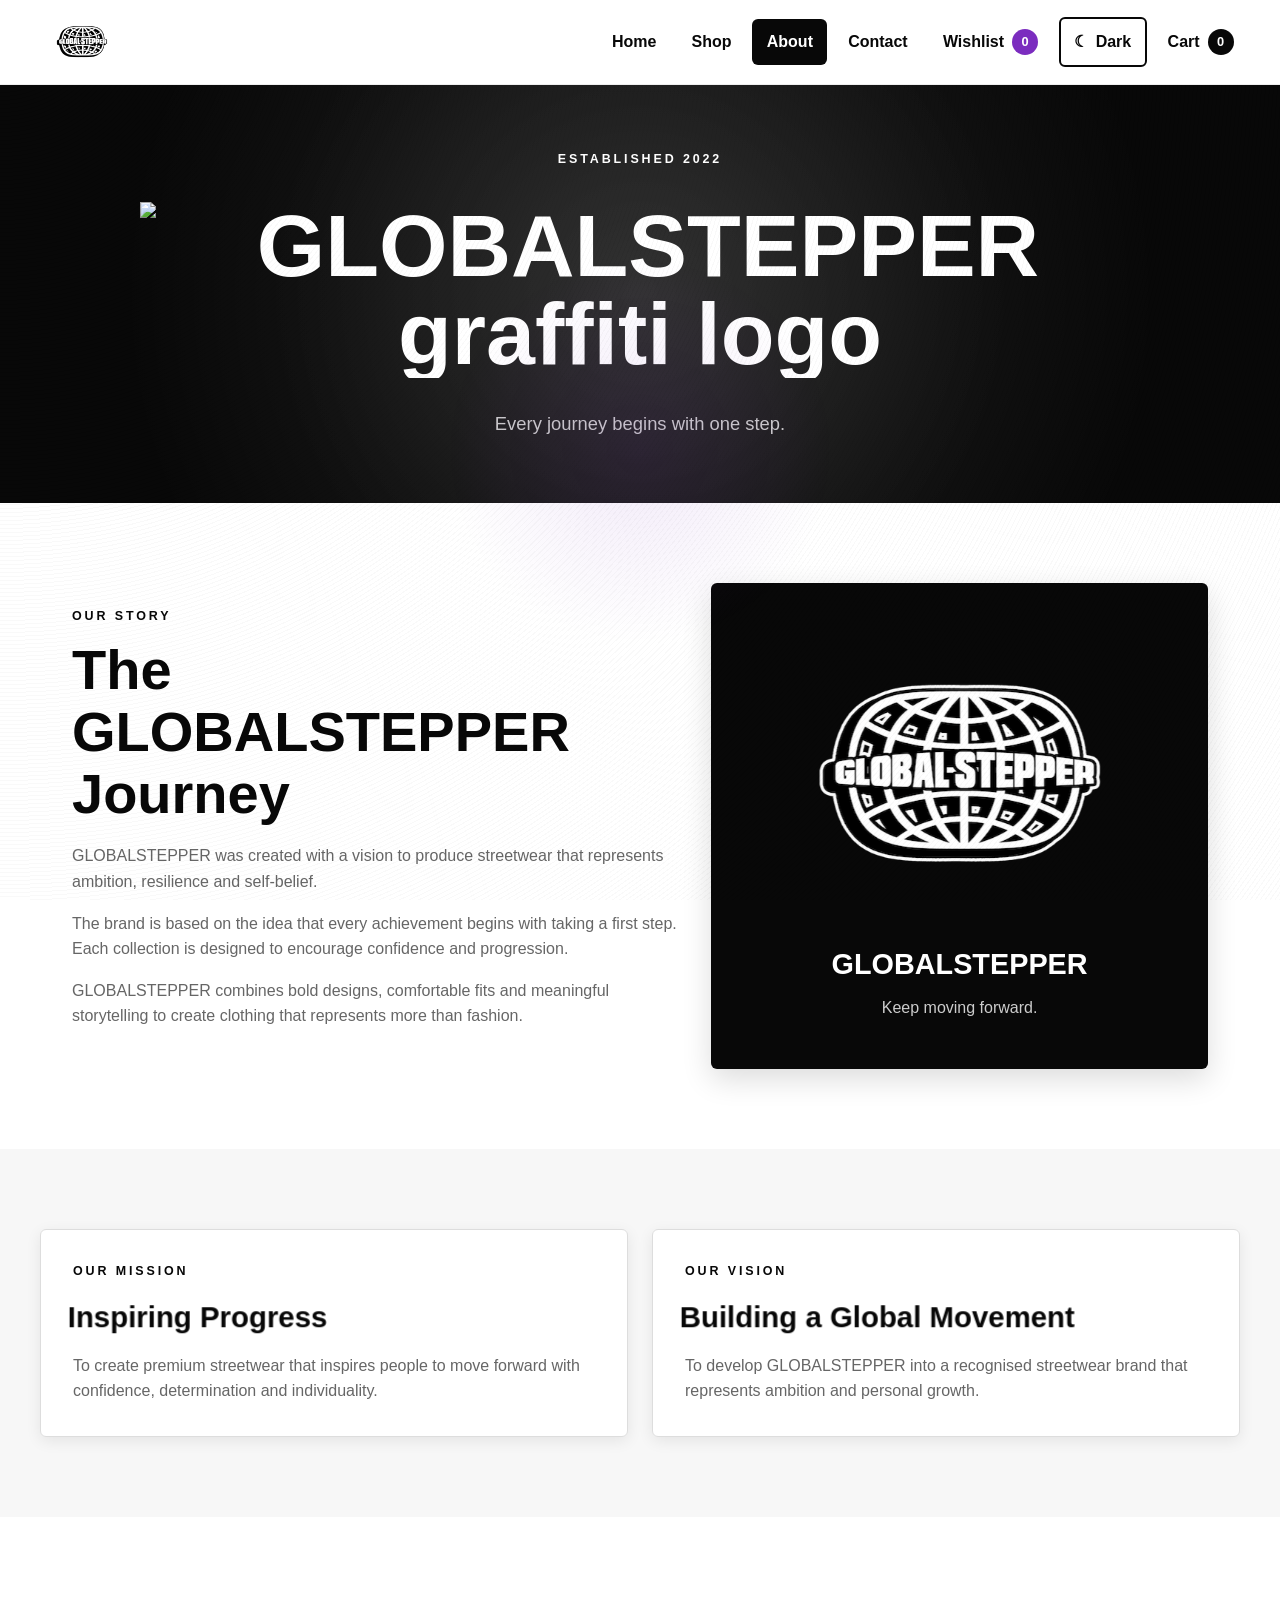
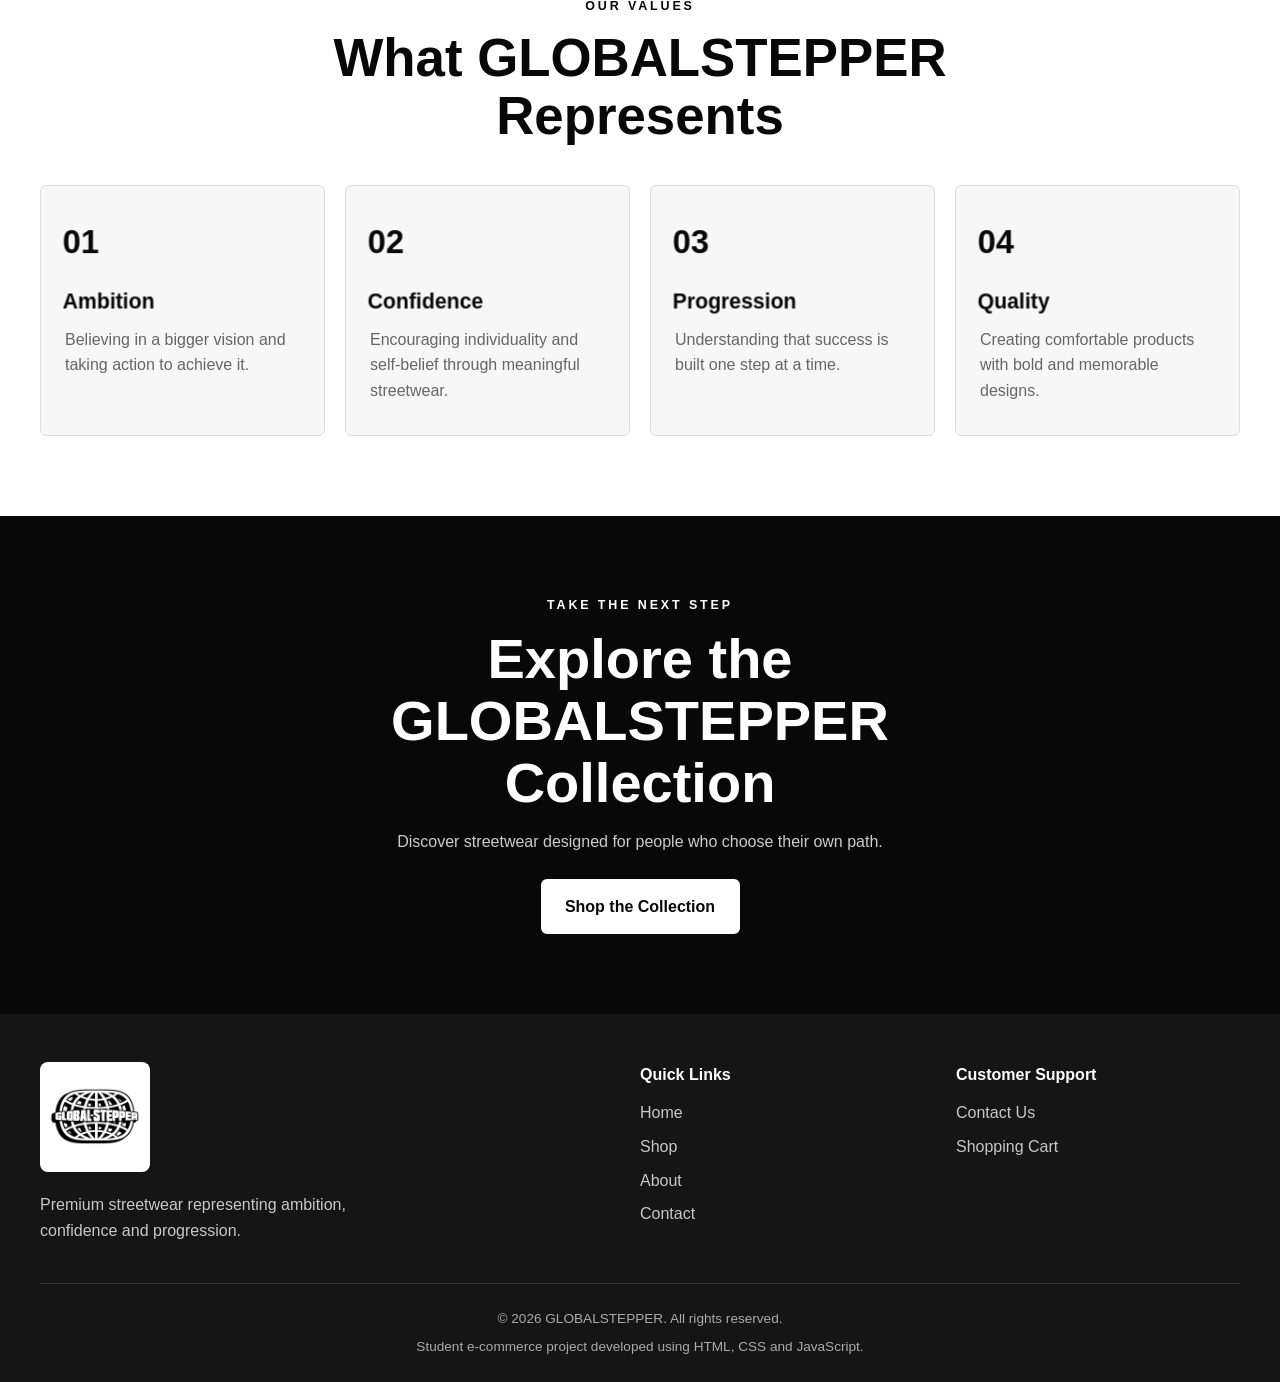
==== commit 0ef2d713: "Refactor HTML structure and improve formatting" ====
--- a/about.html
+++ b/about.html
@@ -1,51 +1,151 @@
+
 <!DOCTYPE html>
 <html lang="en">
 
 <head>
     <meta charset="UTF-8">
 
-    <meta
-        name="viewport"
-        content="width=device-width, initial-scale=1.0"
-    >
-
-    <meta
-        name="description"
-        content="Learn about GLOBALSTEPPER, a unisex streetwear brand built around ambition, confidence and progression."
-    >
+    <meta name="viewport"
+          content="width=device-width, initial-scale=1.0">
+
+    <meta name="description"
+          content="Learn about GLOBALSTEPPER, a unisex streetwear brand built around ambition, confidence and progression.">
 
     <title>About | GLOBALSTEPPER</title>
 
-    <link
-        rel="stylesheet"
-        href="css/style.css"
-    >
-
-    <link
-        rel="icon"
-        type="image/png"
-        href="images/logo.png"
-    >
+    <link rel="stylesheet" href="css/style.css">
+
+    <link rel="icon"
+          type="image/png"
+          href="media/images/logo.png">
+
+    <style>
+        /* ABOUT PAGE GRAFFITI LOGO */
+
+        .about-graffiti-heading {
+            display: block;
+            width: 100%;
+            max-width: 1100px;
+            margin: 20px auto;
+            padding: 0;
+            line-height: 1;
+            text-align: center;
+        }
+
+        .about-graffiti-logo {
+            display: block;
+            width: 100%;
+            max-width: 1000px;
+            max-height: 260px;
+            height: auto;
+            margin: 0 auto;
+            object-fit: contain;
+            filter: none !important;
+        }
+
+        /* ABOUT HERO */
+
+        .about-hero {
+            min-height: 400px;
+            height: auto;
+            padding: 65px 20px;
+            display: flex;
+            flex-direction: column;
+            align-items: center;
+            justify-content: center;
+            text-align: center;
+        }
+
+        .about-hero > p:last-child {
+            margin-top: 15px;
+        }
+
+        /* HEADER LOGO */
+
+        .site-header .logo img {
+            display: block;
+            width: 100%;
+            height: 54px;
+            object-fit: contain;
+        }
+
+        /* STORY LOGO */
+
+        .about-logo-card img {
+            display: block;
+            width: 100%;
+            max-width: 290px;
+            height: auto;
+            margin: 0 auto 20px;
+            object-fit: contain;
+        }
+
+        /* FOOTER LOGO */
+
+        .site-footer .footer-brand img {
+            display: block;
+            width: 110px;
+            height: auto;
+            object-fit: contain;
+            margin-bottom: 20px;
+            padding: 8px;
+            background-color: #ffffff;
+            border-radius: 8px;
+            filter: none !important;
+        }
+
+        /* TABLET */
+
+        @media (max-width: 900px) {
+            .about-graffiti-logo {
+                max-width: 90%;
+                max-height: 220px;
+            }
+        }
+
+        /* MOBILE */
+
+        @media (max-width: 768px) {
+            .about-hero {
+                min-height: 280px;
+                padding: 45px 15px;
+            }
+
+            .about-graffiti-heading {
+                margin: 15px auto;
+            }
+
+            .about-graffiti-logo {
+                width: 100%;
+                max-width: 100%;
+                max-height: 150px;
+            }
+
+            .about-hero > p:last-child {
+                font-size: 0.95rem;
+                margin-top: 12px;
+            }
+        }
+    </style>
 </head>
 
 <body>
 
+    <!-- HEADER -->
+
     <header class="site-header">
 
-        <nav
-            class="navbar"
-            aria-label="Main navigation"
-        >
-
-            <a
-                href="index.html"
-                class="logo"
-                aria-label="GLOBALSTEPPER home page"
-            >
+        <nav class="navbar"
+             aria-label="Main navigation">
+
+            <a href="index.html"
+               class="logo"
+               aria-label="GLOBALSTEPPER home page">
+
                 <img
-                    src="images/logo.png"
-                    alt="GLOBALSTEPPER logo"
-                >
+                    src="media/images/logo.png"
+                    alt="GLOBALSTEPPER logo">
+
             </a>
 
             <button
@@ -54,74 +154,87 @@
                 type="button"
                 aria-label="Open navigation menu"
                 aria-expanded="false"
-                aria-controls="nav-links"
-            >
+                aria-controls="nav-links">
                 ☰
             </button>
 
-            <ul
-                class="nav-links"
-                id="nav-links"
-            >
-                <li><a href="index.html">Home</a></li>
-
-                <li><a href="products.html">Shop</a></li>
-
-                <li>
-                    <a
-                        href="about.html"
-                        aria-current="page"
-                    >
+            <ul class="nav-links" id="nav-links">
+
+                <li>
+                    <a href="index.html">Home</a>
+                </li>
+
+                <li>
+                    <a href="products.html">Shop</a>
+                </li>
+
+                <li>
+                    <a href="about.html"
+                       aria-current="page">
                         About
                     </a>
                 </li>
 
-            <li>
-    <a href="contact.html">Contact</a>
-</li>
-
-<li>
-    <a href="wishlist.html" class="wishlist-link">
-        Wishlist
-        <span id="wishlist-count">0</span>
-    </a>
-</li>
-
-<li>
-    <button
-        class="theme-toggle"
-        id="theme-toggle"
-        type="button"
-        aria-label="Switch to dark mode"
-        aria-pressed="false"
-    >
-        <span aria-hidden="true">☾</span>
-        <span class="theme-toggle-text">Dark</span>
-    </button>
-</li>
-
-
-                <li>
-                    <a
-                        href="cart.html"
-                        class="cart-link"
-                    >
+                <li>
+                    <a href="contact.html">Contact</a>
+                </li>
+
+                <li>
+                    <a href="wishlist.html"
+                       class="wishlist-link">
+
+                        Wishlist
+
+                        <span id="wishlist-count">0</span>
+
+                    </a>
+                </li>
+
+                <li>
+                    <button
+                        class="theme-toggle"
+                        id="theme-toggle"
+                        type="button"
+                        aria-label="Switch to dark mode"
+                        aria-pressed="false">
+
+                        <span aria-hidden="true">☾</span>
+
+                        <span class="theme-toggle-text">
+                            Dark
+                        </span>
+
+                    </button>
+                </li>
+
+                <li>
+                    <a href="cart.html"
+                       class="cart-link">
+
                         Cart
+
                         <span
                             id="cart-count"
-                            aria-label="items in cart"
-                        >
+                            aria-label="items in cart">
                             0
                         </span>
+
                     </a>
                 </li>
+
             </ul>
 
         </nav>
 
     </header>
 
+
+    <!-- MAIN CONTENT -->
+
     <main class="about-page">
+
+
+        <!-- ABOUT HERO -->
 
         <section class="about-hero">
 
@@ -129,14 +242,14 @@
                 ESTABLISHED 2022
             </p>
 
-           
-<h1 class="about-graffiti-heading">
-    <img
-        src="media/images/Globalstepper-loader.png"
-        alt="GLOBALSTEPPER Graffiti Logo"
-        class="about-graffiti-logo"
-    >
-</h1>
+            <h1 class="about-graffiti-heading">
+
+                <img
+                    src="media/images/Globalstepper-loader.png"
+                    alt="GLOBALSTEPPER graffiti logo"
+                    class="about-graffiti-logo">
+
+            </h1>
 
             <p>
                 Every journey begins with one step.
@@ -144,6 +257,9 @@
 
         </section>
 
+
+        <!-- OUR STORY -->
+
         <section class="about-story-section">
 
             <div class="about-story-text">
@@ -157,31 +273,35 @@
                 </h2>
 
                 <p>
-                    GLOBALSTEPPER was created with a vision to produce
-                    streetwear that represents ambition, resilience and
-                    self-belief.
-                </p>
-
-                <p>
-                    The brand is based on the idea that every achievement
-                    begins with taking a first step. Each collection is
-                    designed to encourage confidence and progression.
-                </p>
-
-                <p>
-                    GLOBALSTEPPER combines bold designs, comfortable fits
-                    and meaningful storytelling to create clothing that
+                    GLOBALSTEPPER was created with a vision
+                    to produce streetwear that represents
+                    ambition, resilience and self-belief.
+                </p>
+
+                <p>
+                    The brand is based on the idea that every
+                    achievement begins with taking a first
+                    step. Each collection is designed to
+                    encourage confidence and progression.
+                </p>
+
+                <p>
+                    GLOBALSTEPPER combines bold designs,
+                    comfortable fits and meaningful
+                    storytelling to create clothing that
                     represents more than fashion.
                 </p>
 
             </div>
 
+
+            <!-- STORY LOGO CARD -->
+
             <div class="about-logo-card">
 
                 <img
-                    src="images/logo.png"
-                    alt="GLOBALSTEPPER black and white globe logo"
-                >
+                    src="media/images/logo.png"
+                    alt="GLOBALSTEPPER black and white globe logo">
 
                 <h2>
                     GLOBALSTEPPER
@@ -195,6 +315,9 @@
 
         </section>
 
+
+        <!-- MISSION AND VISION -->
+
         <section class="mission-vision-section">
 
             <article class="mission-card">
@@ -208,12 +331,13 @@
                 </h2>
 
                 <p>
-                    To create premium streetwear that inspires people to
-                    move forward with confidence, determination and
-                    individuality.
+                    To create premium streetwear that inspires
+                    people to move forward with confidence,
+                    determination and individuality.
                 </p>
 
             </article>
+
 
             <article class="mission-card">
 
@@ -226,13 +350,17 @@
                 </h2>
 
                 <p>
-                    To develop GLOBALSTEPPER into a recognised streetwear
-                    brand that represents ambition and personal growth.
+                    To develop GLOBALSTEPPER into a recognised
+                    streetwear brand that represents ambition
+                    and personal growth.
                 </p>
 
             </article>
 
         </section>
+
+
+        <!-- BRAND VALUES -->
 
         <section class="brand-values-section">
 
@@ -248,64 +376,60 @@
 
             </div>
 
+
             <div class="values-grid">
 
                 <article class="value-card">
 
                     <span aria-hidden="true">01</span>
 
-                    <h3>
-                        Ambition
-                    </h3>
+                    <h3>Ambition</h3>
 
                     <p>
-                        Believing in a bigger vision and taking action to
-                        achieve it.
+                        Believing in a bigger vision and taking
+                        action to achieve it.
                     </p>
 
                 </article>
 
+
                 <article class="value-card">
 
                     <span aria-hidden="true">02</span>
 
-                    <h3>
-                        Confidence
-                    </h3>
+                    <h3>Confidence</h3>
 
                     <p>
-                        Encouraging individuality and self-belief through
-                        meaningful streetwear.
+                        Encouraging individuality and self-belief
+                        through meaningful streetwear.
                     </p>
 
                 </article>
 
+
                 <article class="value-card">
 
                     <span aria-hidden="true">03</span>
 
-                    <h3>
-                        Progression
-                    </h3>
+                    <h3>Progression</h3>
 
                     <p>
-                        Understanding that success is built one step at a
-                        time.
+                        Understanding that success is built
+                        one step at a time.
                     </p>
 
                 </article>
 
+
                 <article class="value-card">
 
                     <span aria-hidden="true">04</span>
 
-                    <h3>
-                        Quality
-                    </h3>
+                    <h3>Quality</h3>
 
                     <p>
-                        Creating comfortable products with bold and
-                        memorable designs.
+                        Creating comfortable products with
+                        bold and memorable designs.
                     </p>
 
                 </article>
@@ -313,6 +437,9 @@
             </div>
 
         </section>
+
+
+        <!-- CALL TO ACTION -->
 
         <section class="about-cta">
 
@@ -325,14 +452,11 @@
             </h2>
 
             <p>
-                Discover streetwear designed for people who choose their
-                own path.
+                Discover streetwear designed for people
+                who choose their own path.
             </p>
 
-            <a
-                href="products.html"
-                class="btn"
-            >
+            <a href="products.html" class="btn">
                 Shop the Collection
             </a>
 
@@ -340,16 +464,26 @@
 
     </main>
 
+
+    <!-- FOOTER -->
+
     <footer class="site-footer">
 
         <div class="footer-grid">
 
+
+            <!-- FOOTER BRAND -->
+
             <div class="footer-brand">
 
-                <img
-                    src="images/logo.png"
-                    alt="GLOBALSTEPPER logo"
-                >
+                <a href="index.html"
+                   aria-label="GLOBALSTEPPER home">
+
+                    <img
+                        src="media/images/logo.png"
+                        alt="GLOBALSTEPPER logo">
+
+                </a>
 
                 <p>
                     Premium streetwear representing ambition,
@@ -358,52 +492,85 @@
 
             </div>
 
+
+            <!-- QUICK LINKS -->
+
             <div class="footer-links">
 
-                <h2>
-                    Quick Links
-                </h2>
+                <h2>Quick Links</h2>
 
                 <ul>
-                    <li><a href="index.html">Home</a></li>
-                    <li><a href="products.html">Shop</a></li>
-                    <li><a href="about.html">About</a></li>
-                    <li><a href="contact.html">Contact</a></li>
+
+                    <li>
+                        <a href="index.html">Home</a>
+                    </li>
+
+                    <li>
+                        <a href="products.html">Shop</a>
+                    </li>
+
+                    <li>
+                        <a href="about.html">About</a>
+                    </li>
+
+                    <li>
+                        <a href="contact.html">Contact</a>
+                    </li>
+
                 </ul>
 
             </div>
 
+
+            <!-- CUSTOMER SUPPORT -->
+
             <div class="footer-links">
 
-                <h2>
-                    Customer Support
-                </h2>
+                <h2>Customer Support</h2>
 
                 <ul>
-                    <li><a href="contact.html">Contact Us</a></li>
-                    <li><a href="cart.html">Shopping Cart</a></li>
+
+                    <li>
+                        <a href="contact.html">
+                            Contact Us
+                        </a>
+                    </li>
+
+                    <li>
+                        <a href="cart.html">
+                            Shopping Cart
+                        </a>
+                    </li>
+
                 </ul>
 
             </div>
 
         </div>
 
+
+        <!-- COPYRIGHT -->
+
         <div class="footer-bottom">
 
             <p>
-                &copy; <span id="current-year"></span>
+                &copy;
+                <span id="current-year">2026</span>
                 GLOBALSTEPPER. All rights reserved.
             </p>
 
             <p>
-                Student e-commerce project developed using HTML,
-                CSS and JavaScript.
+                Student e-commerce project developed using
+                HTML, CSS and JavaScript.
             </p>
 
         </div>
 
     </footer>
 
+
+    <!-- EXISTING WEBSITE JAVASCRIPT -->
+
     <script src="js/script.js"></script>
 
 </body>
--- a/css/style.css
+++ b/css/style.css
@@ -5700,3 +5700,32 @@
         font-size: clamp(32px, 8vw, 48px) !important;
     }
 }
+
+/* GLOBALSTEPPER ABOUT PAGE GRAFFITI LOGO */
+
+.about-graffiti-heading {
+    width: 100%;
+    max-width: 1200px;
+    margin: 20px auto;
+    text-align: center;
+}
+
+.about-graffiti-logo {
+    display: block;
+    width: 100%;
+    max-width: 1100px;
+    height: auto;
+    margin: 0 auto;
+    object-fit: contain;
+    filter: none;
+}
+
+@media (max-width: 768px) {
+    .about-graffiti-heading {
+        margin: 15px auto;
+    }
+
+    .about-graffiti-logo {
+        width: 100%;
+    }
+}
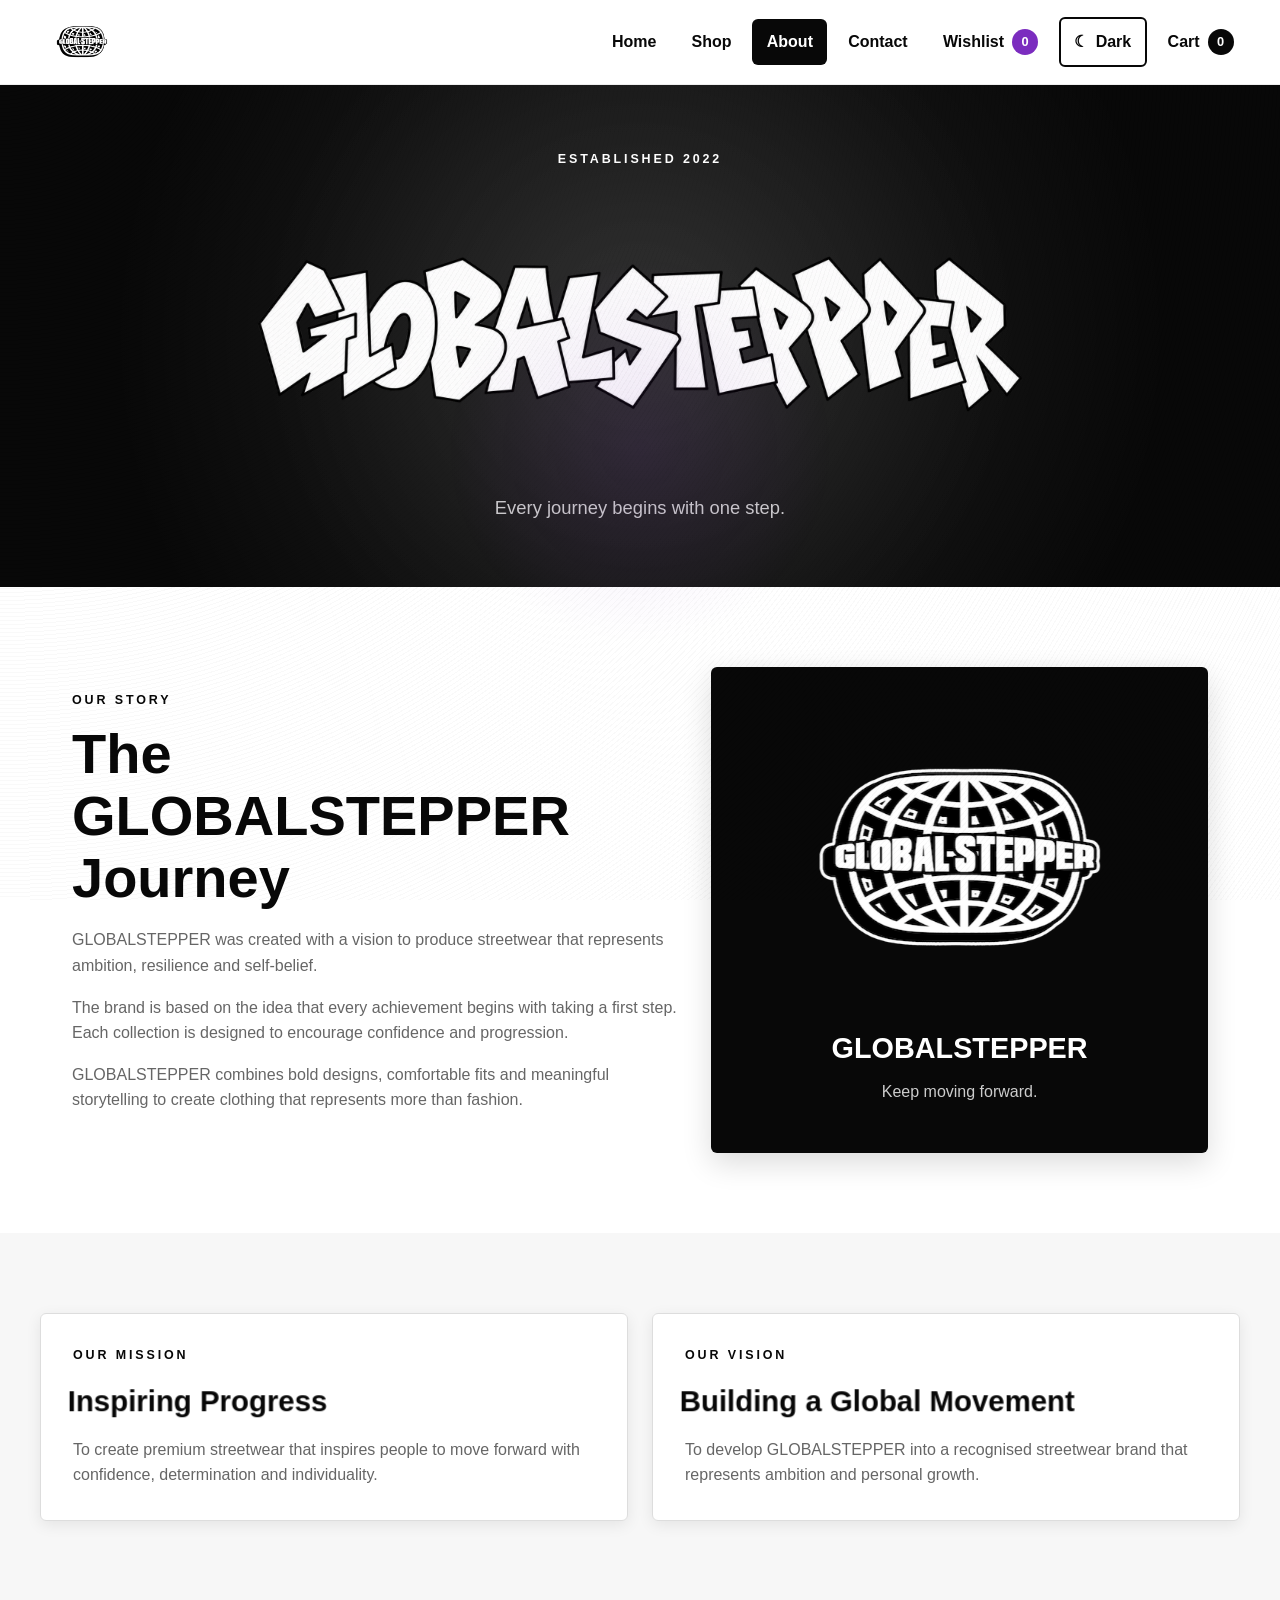
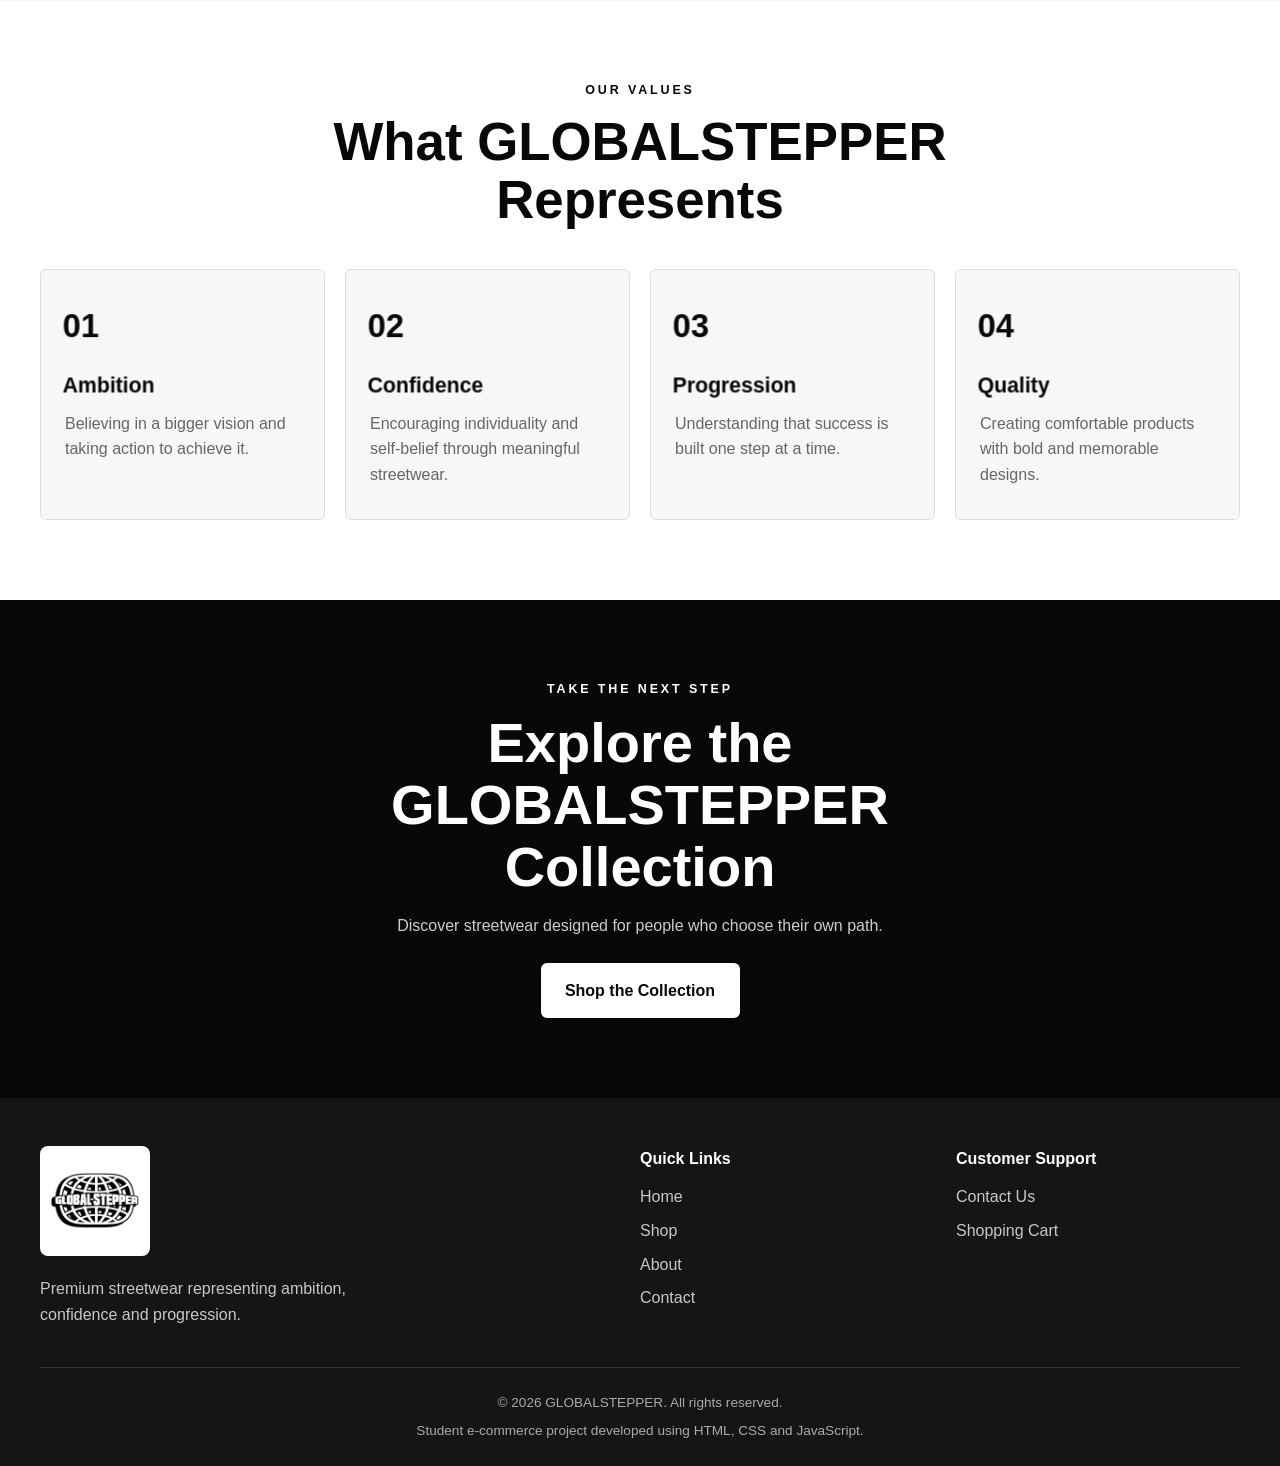
==== commit 0f4d523b: "Update image source and alt text in about.html" ====
--- a/about.html
+++ b/about.html
@@ -244,10 +244,12 @@
 
             <h1 class="about-graffiti-heading">
 
-                <img
-                    src="media/images/Globalstepper-loader.png"
-                    alt="GLOBALSTEPPER graffiti logo"
-                    class="about-graffiti-logo">
+                
+<img
+    src="media/images/globalstepper-loader.png"
+    alt="GLOBALSTEPPER Graffiti Logo"
+    class="about-graffiti-logo"
+>
 
             </h1>
 
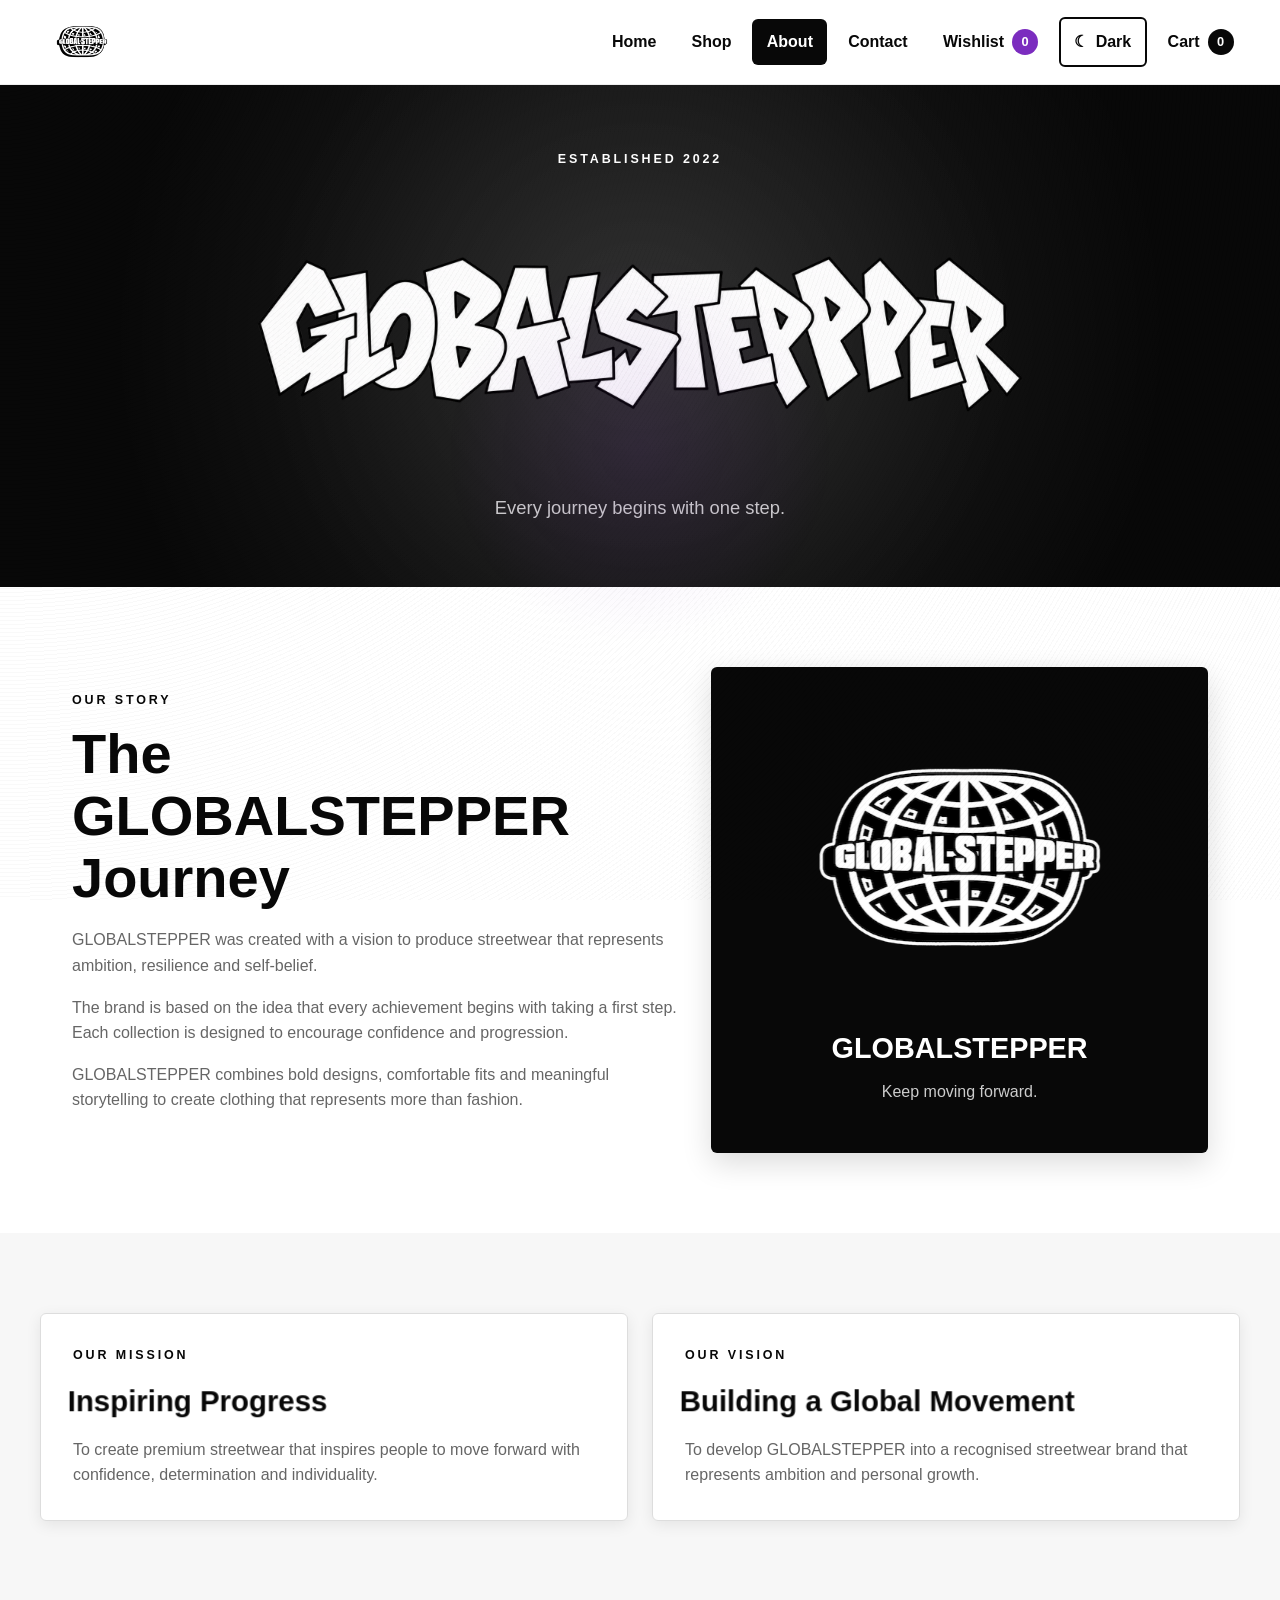
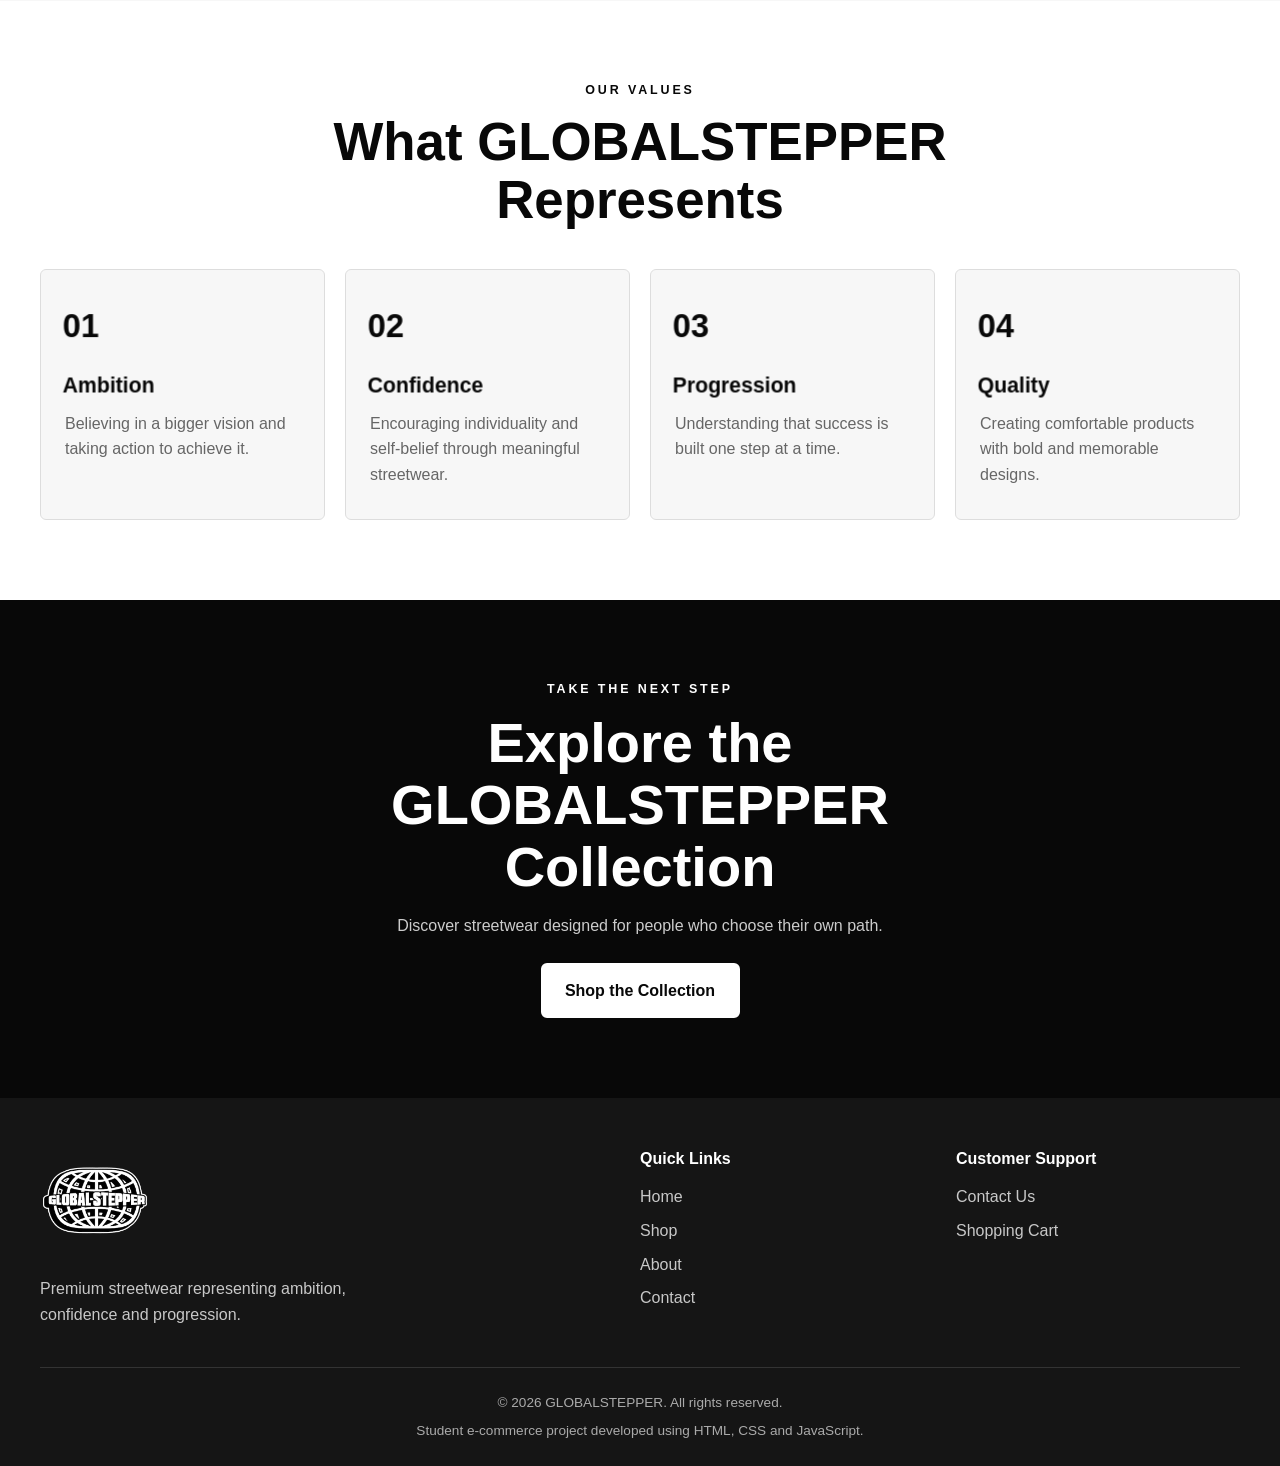
==== commit 3cbffa2e: "Refactor footer logo CSS styles Updated footer logo styles for improved appearance." ====
--- a/about.html
+++ b/about.html
@@ -80,19 +80,21 @@
             object-fit: contain;
         }
 
-        /* FOOTER LOGO */
-
-        .site-footer .footer-brand img {
-            display: block;
-            width: 110px;
-            height: auto;
-            object-fit: contain;
-            margin-bottom: 20px;
-            padding: 8px;
-            background-color: #ffffff;
-            border-radius: 8px;
-            filter: none !important;
-        }
+       
+/* GLOBALSTEPPER FOOTER LOGO */
+
+.site-footer .footer-brand img {
+    display: block;
+    width: 110px;
+    height: auto;
+    object-fit: contain;
+    margin-bottom: 20px;
+    padding: 0;
+    background: transparent !important;
+    border: none;
+    border-radius: 0;
+    filter: none !important;
+}
 
         /* TABLET */
 
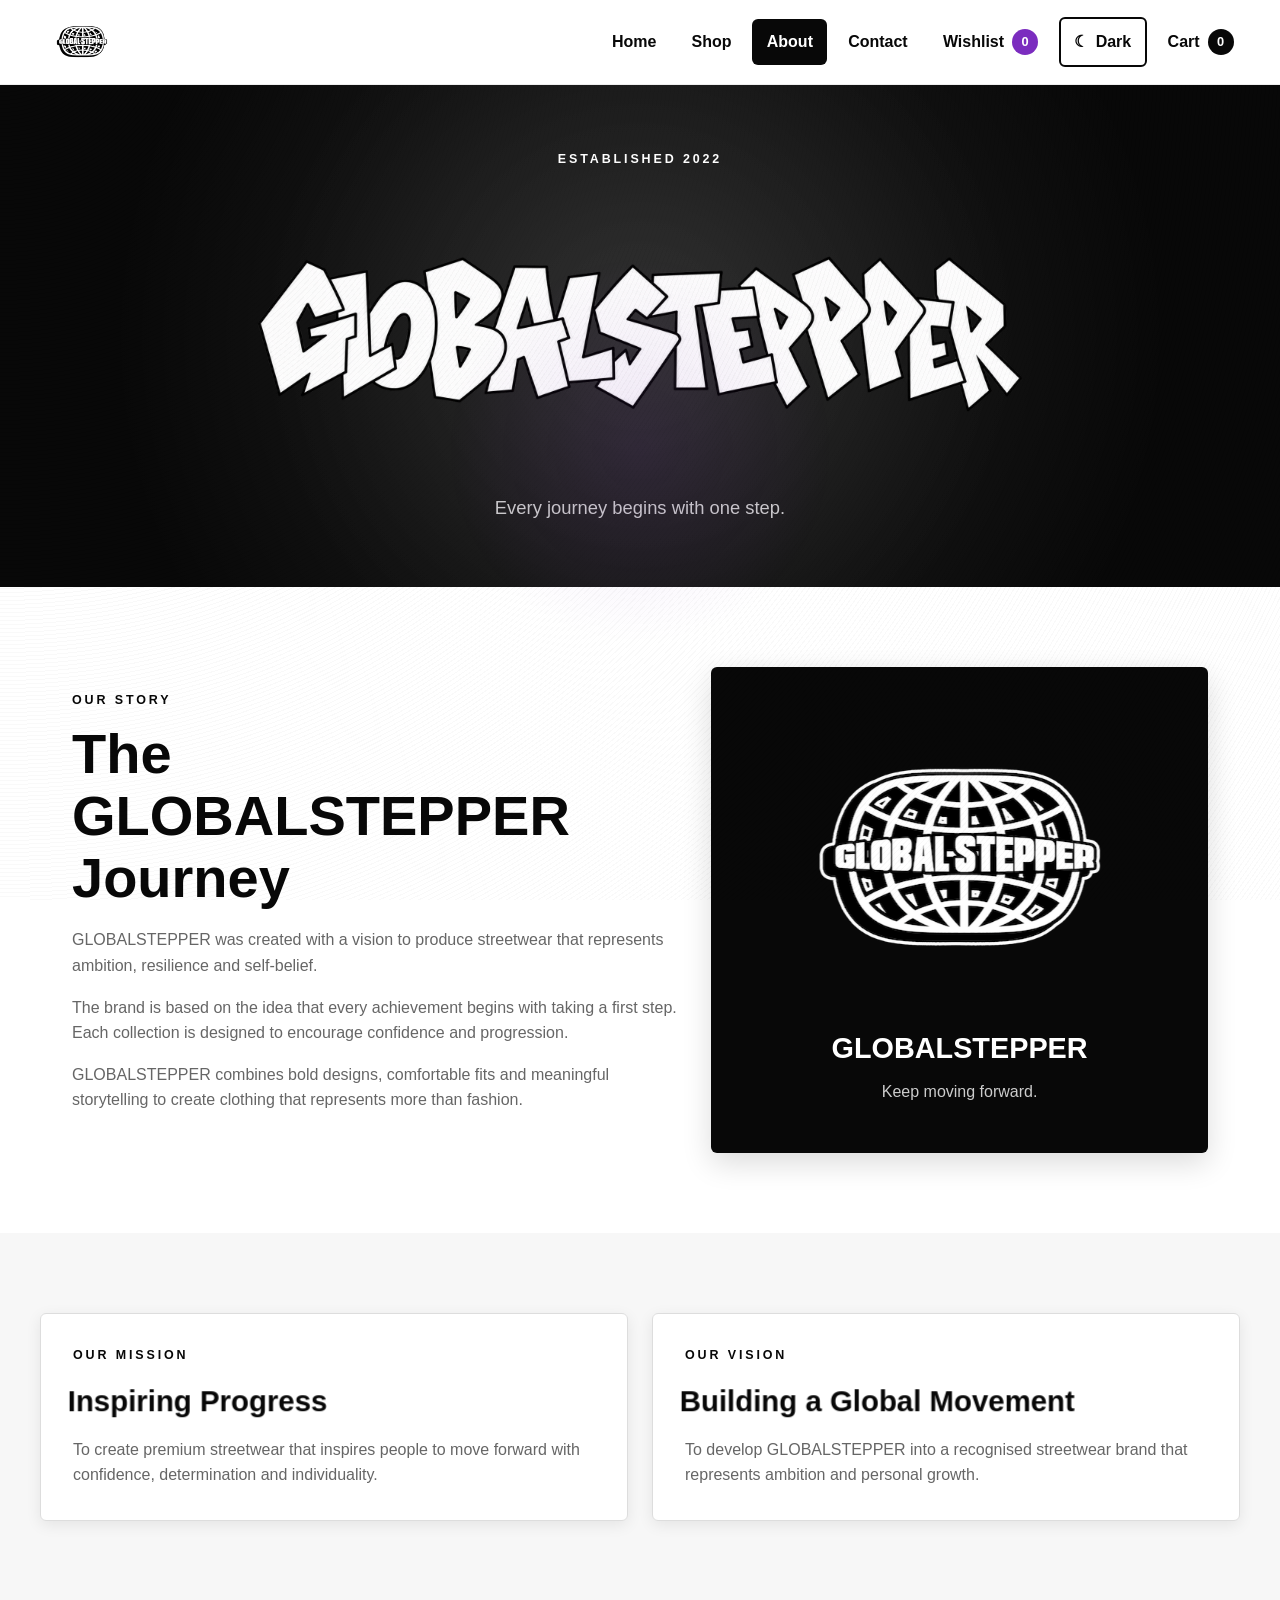
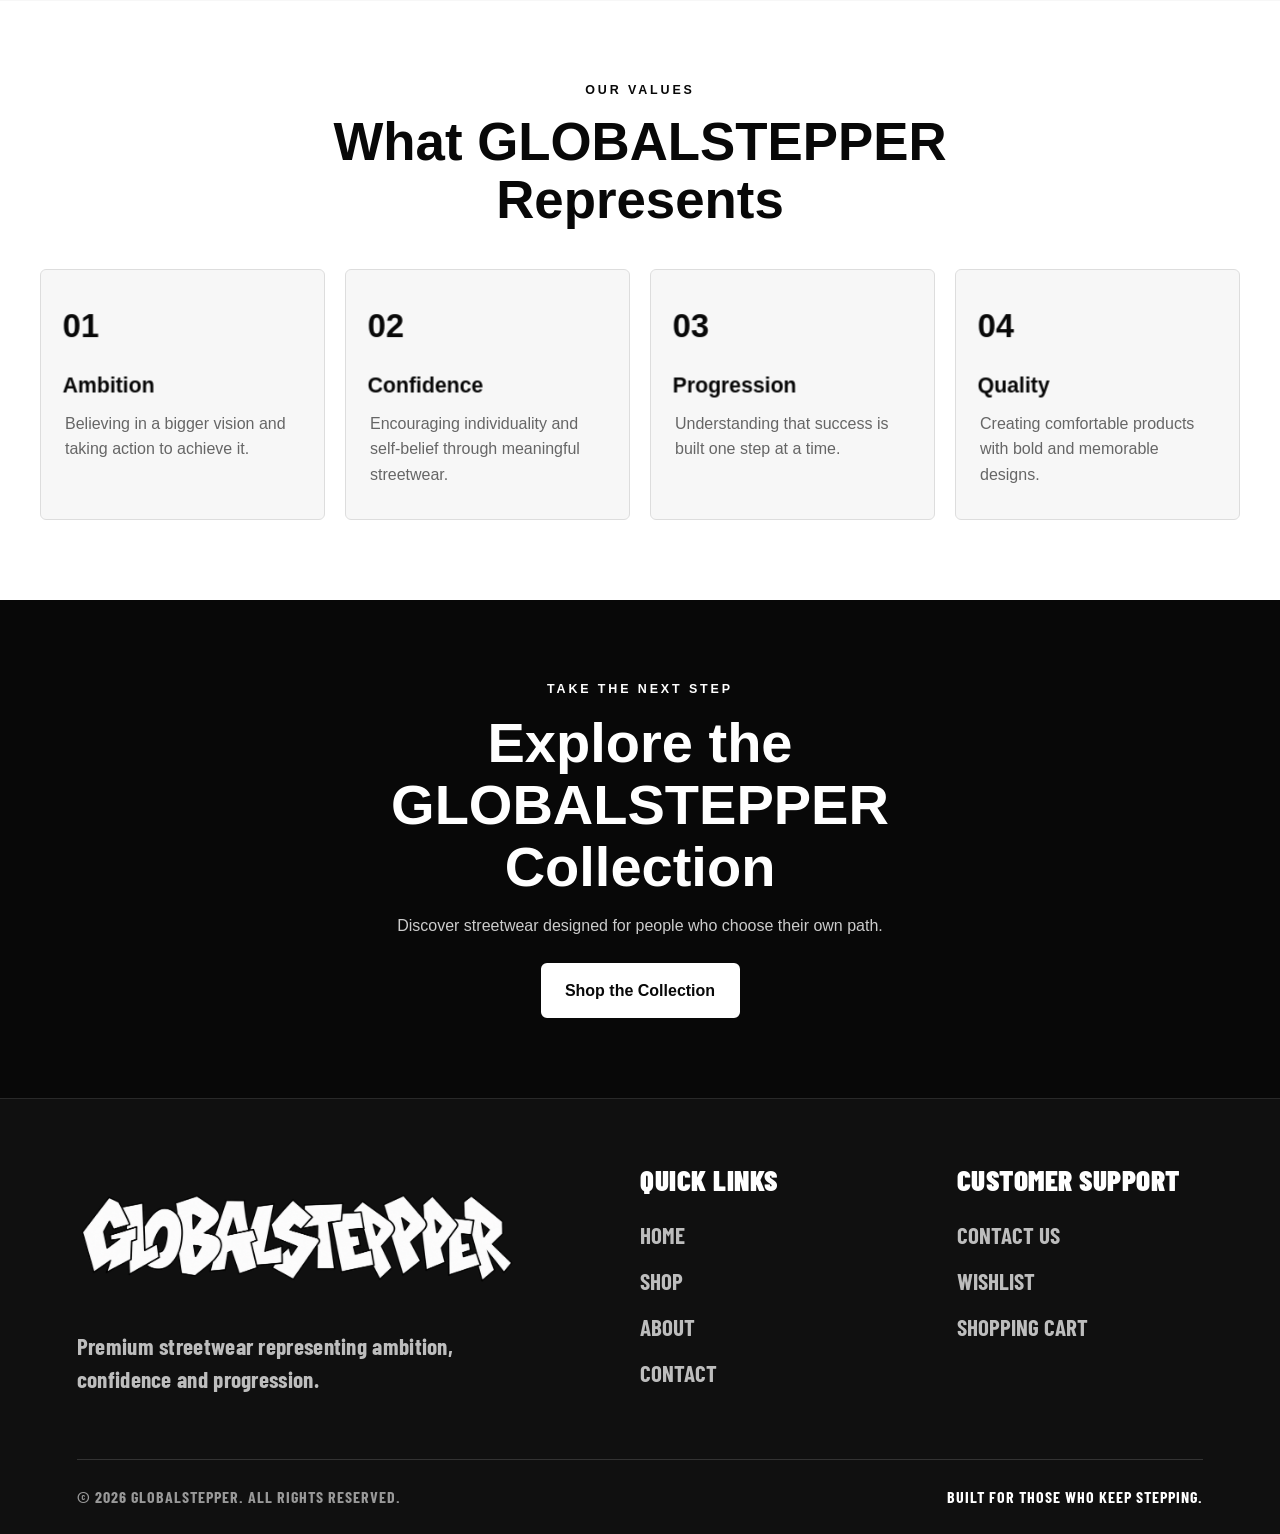
==== commit 86f897ee: "Refactor footer section for GlobalStepper branding" ====
--- a/about.html
+++ b/about.html
@@ -129,6 +129,10 @@
             }
         }
     </style>
+
+
+<link rel="stylesheet" href="css/globalstepper-footer.css">
+    
 </head>
 
 <body>
@@ -469,108 +473,73 @@
     </main>
 
 
-    <!-- FOOTER -->
-
-    <footer class="site-footer">
-
-        <div class="footer-grid">
-
-
-            <!-- FOOTER BRAND -->
-
-            <div class="footer-brand">
-
-                <a href="index.html"
-                   aria-label="GLOBALSTEPPER home">
-
-                    <img
-                        src="media/images/logo.png"
-                        alt="GLOBALSTEPPER logo">
-
-                </a>
-
-                <p>
-                    Premium streetwear representing ambition,
-                    confidence and progression.
-                </p>
-
-            </div>
-
-
-            <!-- QUICK LINKS -->
-
-            <div class="footer-links">
-
-                <h2>Quick Links</h2>
-
-                <ul>
-
-                    <li>
-                        <a href="index.html">Home</a>
-                    </li>
-
-                    <li>
-                        <a href="products.html">Shop</a>
-                    </li>
-
-                    <li>
-                        <a href="about.html">About</a>
-                    </li>
-
-                    <li>
-                        <a href="contact.html">Contact</a>
-                    </li>
-
-                </ul>
-
-            </div>
-
-
-            <!-- CUSTOMER SUPPORT -->
-
-            <div class="footer-links">
-
-                <h2>Customer Support</h2>
-
-                <ul>
-
-                    <li>
-                        <a href="contact.html">
-                            Contact Us
-                        </a>
-                    </li>
-
-                    <li>
-                        <a href="cart.html">
-                            Shopping Cart
-                        </a>
-                    </li>
-
-                </ul>
-
-            </div>
-
-        </div>
-
-
-        <!-- COPYRIGHT -->
-
-        <div class="footer-bottom">
-
-            <p>
-                &copy;
-                <span id="current-year">2026</span>
-                GLOBALSTEPPER. All rights reserved.
-            </p>
-
-            <p>
-                Student e-commerce project developed using
-                HTML, CSS and JavaScript.
-            </p>
-
-        </div>
-
-    </footer>
+
+<!-- GLOBALSTEPPER PREMIUM FOOTER -->
+
+<footer class="gs-premium-footer">
+
+  <div class="gs-footer-container">
+
+    <!-- GLOBALSTEPPER BRAND -->
+    <div class="gs-footer-brand">
+
+      <a href="index.html" class="gs-footer-logo-link">
+        <img
+          src="media/images/globalstepper-loader.png"
+          alt="GLOBALSTEPPER"
+          class="gs-footer-loader-logo"
+        >
+      </a>
+
+      <p class="gs-footer-description">
+        Premium streetwear representing ambition,
+        confidence and progression.
+      </p>
+
+    </div>
+
+    <!-- QUICK LINKS -->
+    <div class="gs-footer-column">
+
+      <h2 class="gs-footer-heading">QUICK LINKS</h2>
+
+      <a href="index.html">HOME</a>
+      <a href="products.html">SHOP</a>
+      <a href="about.html">ABOUT</a>
+      <a href="contact.html">CONTACT</a>
+
+    </div>
+
+    <!-- CUSTOMER SUPPORT -->
+    <div class="gs-footer-column">
+
+      <h2 class="gs-footer-heading">
+        CUSTOMER SUPPORT
+      </h2>
+
+      <a href="contact.html">CONTACT US</a>
+      <a href="wishlist.html">WISHLIST</a>
+      <a href="cart.html">SHOPPING CART</a>
+
+    </div>
+
+  </div>
+
+  <!-- COPYRIGHT AND SLOGAN -->
+  <div class="gs-footer-bottom">
+
+    <div class="gs-footer-copyright">
+      © <span id="current-year">2026</span>
+      GLOBALSTEPPER. ALL RIGHTS RESERVED.
+    </div>
+
+    <div class="gs-footer-signature">
+      BUILT FOR THOSE WHO KEEP STEPPING.
+    </div>
+
+  </div>
+
+</footer>
 
 
     <!-- EXISTING WEBSITE JAVASCRIPT -->
--- a/css/style.css
+++ b/css/style.css
@@ -5729,3 +5729,56 @@
         width: 100%;
     }
 }
+
+/* GLOBALSTEPPER FOOTER LOGO */
+
+.site-footer .footer-brand img {
+    width: 110px;
+    max-width: 100%;
+    height: auto;
+    padding: 0 !important;
+    background: transparent !important;
+    border: none !important;
+    border-radius: 0 !important;
+    filter: none !important;
+}
+
+
+
+/* GLOBALSTEPPER INVENTORY HEADING */
+
+.inventory-heading {
+  width: 100%;
+  display: flex;
+  justify-content: center;
+  align-items: center;
+  padding: 15px 20px;
+  box-sizing: border-box;
+}
+
+.inventory-logo {
+  display: block;
+  width: 100%;
+  max-width: 750px;
+  height: auto;
+  object-fit: contain;
+}
+
+/* Tablets */
+@media (max-width: 1024px) {
+  .inventory-logo {
+    max-width: 600px;
+  }
+}
+
+/* Mobile phones */
+@media (max-width: 600px) {
+  .inventory-heading {
+    padding: 10px 12px;
+  }
+
+  .inventory-logo {
+    max-width: 100%;
+    height: auto;
+  }
+}
--- a/css/globalstepper-footer.css
+++ b/css/globalstepper-footer.css
@@ -0,0 +1,383 @@
+@import url("https://fonts.googleapis.com/css2?family=Barlow+Condensed:wght@600;700;800;900&display=swap");
+
+/* ==========================================
+   GLOBALSTEPPER — PREMIUM FOOTER
+   RESPONSIVE / BLACK & WHITE
+========================================== */
+
+.gs-premium-footer {
+  width: 100%;
+  background: #101010;
+  color: #fff;
+  padding: 65px 6% 25px;
+  box-sizing: border-box;
+  overflow: hidden;
+  border-top: 1px solid #292929;
+}
+
+.gs-premium-footer,
+.gs-premium-footer * {
+  box-sizing: border-box;
+}
+
+/* MAIN FOOTER LAYOUT */
+
+.gs-footer-container {
+  display: grid;
+  grid-template-columns: 2fr 1fr 1fr;
+  gap: 70px;
+  max-width: 1450px;
+  margin: 0 auto;
+}
+
+/* BRAND */
+
+.gs-footer-brand {
+  max-width: 460px;
+}
+
+.gs-footer-logo-link {
+  display: inline-block;
+}
+
+.gs-footer-logo {
+  display: block;
+  width: 150px;
+  max-width: 100%;
+  height: auto;
+  object-fit: contain;
+  transition: transform 0.35s ease;
+}
+
+.gs-footer-brand-name {
+  margin: 22px 0 12px;
+  font-family: 'Barlow Condensed', Impact, sans-serif;
+  font-size: clamp(36px, 4vw, 55px);
+  font-weight: 900;
+  line-height: 1;
+  letter-spacing: 0.5px;
+  color: #fff;
+}
+
+.gs-footer-description {
+  max-width: 420px;
+  margin: 0;
+  color: #aaa;
+  font-family: Arial, sans-serif;
+  font-size: 16px;
+  line-height: 1.8;
+}
+
+/* FOOTER HEADINGS */
+
+.gs-footer-heading {
+  margin: 0 0 25px;
+  color: #fff;
+  font-family: 'Barlow Condensed', Impact, sans-serif;
+  font-size: 29px;
+  font-weight: 900;
+  line-height: 1.1;
+  letter-spacing: 0.5px;
+}
+
+/* LINKS */
+
+.gs-footer-column {
+  display: flex;
+  flex-direction: column;
+  align-items: flex-start;
+}
+
+.gs-footer-column a {
+  display: inline-block;
+  margin-bottom: 16px;
+  color: #bdbdbd;
+  font-family: 'Barlow Condensed', Impact, sans-serif;
+  font-size: 23px;
+  font-weight: 700;
+  line-height: 1.3;
+  text-decoration: none;
+  transition:
+    color 0.25s ease,
+    transform 0.25s ease;
+}
+
+/* HOVER EFFECTS */
+
+@media (hover: hover) and (pointer: fine) {
+  .gs-footer-column a:hover {
+    color: #fff;
+    transform: translateX(6px);
+  }
+
+  .gs-footer-logo:hover {
+    transform: scale(1.06);
+  }
+}
+
+/* BOTTOM COPYRIGHT */
+
+.gs-footer-bottom {
+  display: flex;
+  justify-content: space-between;
+  align-items: center;
+  flex-wrap: wrap;
+  gap: 15px;
+  max-width: 1450px;
+  margin: 55px auto 0;
+  padding-top: 25px;
+  border-top: 1px solid #333;
+}
+
+.gs-footer-copyright,
+.gs-footer-signature {
+  color: #999;
+  font-family: 'Barlow Condensed', Impact, sans-serif;
+  font-size: 16px;
+  font-weight: 700;
+  letter-spacing: 1px;
+  line-height: 1.5;
+}
+
+.gs-footer-signature {
+  color: #fff;
+}
+
+/* TABLETS */
+
+@media (max-width: 1024px) {
+  .gs-premium-footer {
+    padding: 55px 5% 25px;
+  }
+
+  .gs-footer-container {
+    grid-template-columns: 1.5fr 1fr 1fr;
+    gap: 35px;
+  }
+
+  .gs-footer-heading {
+    font-size: 26px;
+  }
+
+  .gs-footer-column a {
+    font-size: 21px;
+  }
+}
+
+/* MOBILE */
+
+@media (max-width: 700px) {
+  .gs-premium-footer {
+    padding: 45px 22px 25px;
+  }
+
+  .gs-footer-container {
+    grid-template-columns: repeat(2, minmax(0, 1fr));
+    gap: 35px 20px;
+  }
+
+  .gs-footer-brand {
+    grid-column: 1 / -1;
+  }
+
+  .gs-footer-logo {
+    width: 115px;
+  }
+
+  .gs-footer-brand-name {
+    font-size: 40px;
+  }
+
+  .gs-footer-description {
+    font-size: 14px;
+  }
+
+  .gs-footer-heading {
+    font-size: 23px;
+    margin-bottom: 18px;
+  }
+
+  .gs-footer-column a {
+    font-size: 19px;
+    margin-bottom: 13px;
+  }
+
+  .gs-footer-bottom {
+    flex-direction: column;
+    align-items: flex-start;
+    margin-top: 35px;
+    gap: 8px;
+  }
+
+  .gs-footer-copyright,
+  .gs-footer-signature {
+    font-size: 14px;
+  }
+}
+
+/* SMALL PHONES */
+
+@media (max-width: 360px) {
+  .gs-footer-container {
+    grid-template-columns: 1fr;
+  }
+
+  .gs-footer-brand {
+    grid-column: auto;
+  }
+}
+
+/* REDUCED MOTION */
+
+@media (prefers-reduced-motion: reduce) {
+  .gs-footer-column a,
+  .gs-footer-logo {
+    transition: none !important;
+  }
+}
+
+
+/* ==========================================
+   GLOBALSTEPPER - FOOTER LOADER LOGO
+   DESKTOP / IPAD / MOBILE
+========================================== */
+
+.gs-footer-loader-logo {
+  display: block;
+  width: min(100%, 440px);
+  height: auto;
+  object-fit: contain;
+  object-position: left center;
+  margin: 24px 0 15px;
+
+  transition:
+    transform 0.35s ease,
+    filter 0.35s ease;
+}
+
+/* HOVER ANIMATION */
+
+@media (hover: hover) and (pointer: fine) {
+  .gs-footer-loader-logo:hover {
+    transform: scale(1.04);
+    filter: drop-shadow(0 0 12px rgba(255,255,255,0.3));
+  }
+}
+
+/* IPADS AND TABLETS */
+
+@media (max-width: 1024px) {
+  .gs-footer-loader-logo {
+    width: min(100%, 350px);
+  }
+}
+
+/* MOBILE PHONES */
+
+@media (max-width: 600px) {
+  .gs-footer-loader-logo {
+    width: min(100%, 290px);
+    margin: 18px 0 12px;
+  }
+}
+
+/* SMALL MOBILE PHONES */
+
+@media (max-width: 360px) {
+  .gs-footer-loader-logo {
+    width: min(100%, 240px);
+  }
+}
+
+/* REDUCED MOTION */
+
+@media (prefers-reduced-motion: reduce) {
+  .gs-footer-loader-logo {
+    transition: none;
+  }
+}
+
+
+/* ==========================================
+   GLOBALSTEPPER - FOOTER REFINEMENT
+   GRAFFITI LOGO + MATCHING TYPOGRAPHY
+========================================== */
+
+/* ALIGN ALL THREE FOOTER COLUMNS */
+
+.gs-footer-container {
+  align-items: start;
+}
+
+/* MOVE GRAFFITI LOGO TO TOP */
+
+.gs-footer-brand {
+  display: flex;
+  flex-direction: column;
+  align-items: flex-start;
+  justify-content: flex-start;
+}
+
+.gs-footer-loader-logo {
+  display: block;
+  width: min(100%, 440px);
+  height: auto;
+  margin: 0 0 20px !important;
+  padding: 0;
+  object-fit: contain;
+  object-position: left top;
+}
+
+/* MATCH DESCRIPTION FONT TO THE WEBSITE */
+
+.gs-footer-description {
+  max-width: 440px;
+  margin: 0 !important;
+
+  font-family: 'Barlow Condensed', Impact, sans-serif !important;
+  font-size: 23px !important;
+  font-weight: 700 !important;
+  line-height: 1.4 !important;
+  letter-spacing: 0.3px;
+  color: #bdbdbd;
+}
+
+/* TABLETS */
+
+@media (max-width: 1024px) {
+  .gs-footer-loader-logo {
+    width: min(100%, 350px);
+  }
+
+  .gs-footer-description {
+    font-size: 21px !important;
+  }
+}
+
+/* MOBILE PHONES */
+
+@media (max-width: 700px) {
+  .gs-footer-loader-logo {
+    width: min(100%, 290px);
+    margin-bottom: 16px !important;
+  }
+
+  .gs-footer-description {
+    font-size: 19px !important;
+    line-height: 1.5 !important;
+  }
+}
+
+/* SMALL MOBILE PHONES */
+
+@media (max-width: 360px) {
+  .gs-footer-loader-logo {
+    width: min(100%, 240px);
+  }
+
+  .gs-footer-description {
+    font-size: 18px !important;
+  }
+}
+
+
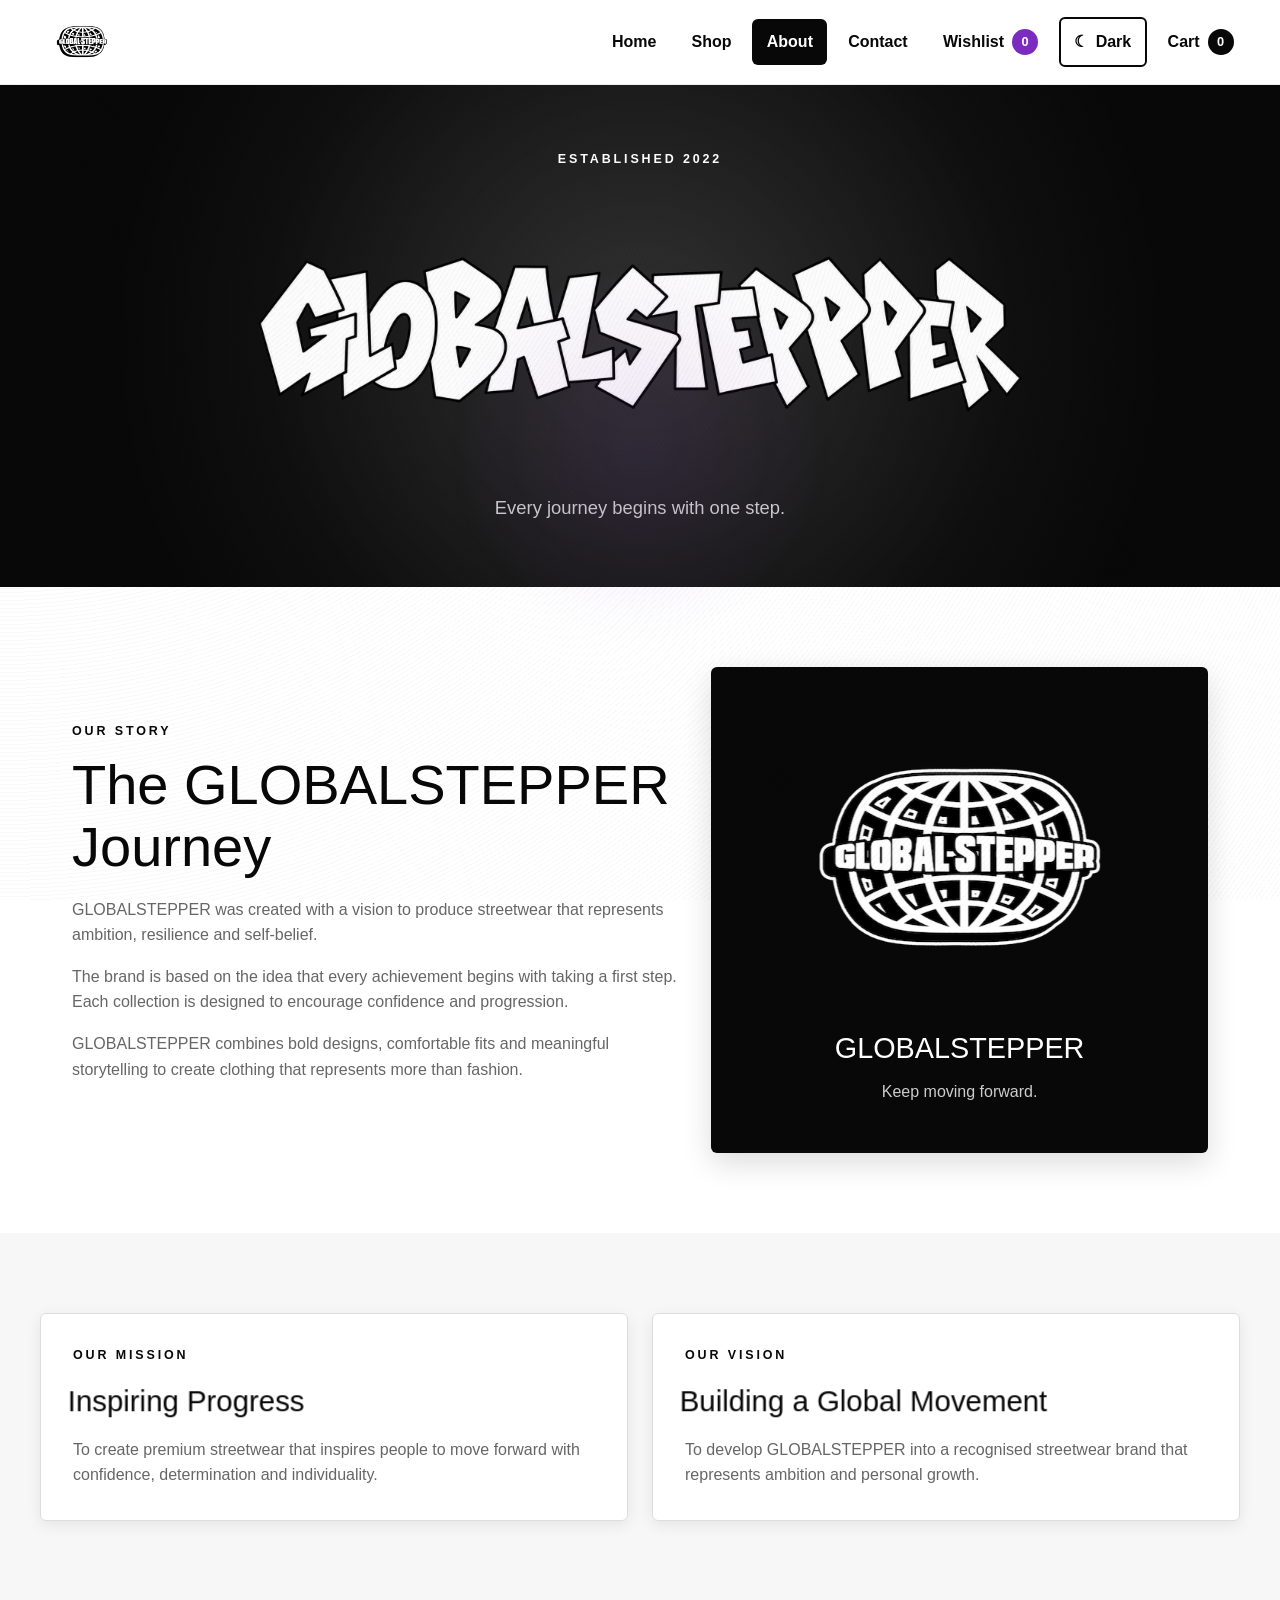
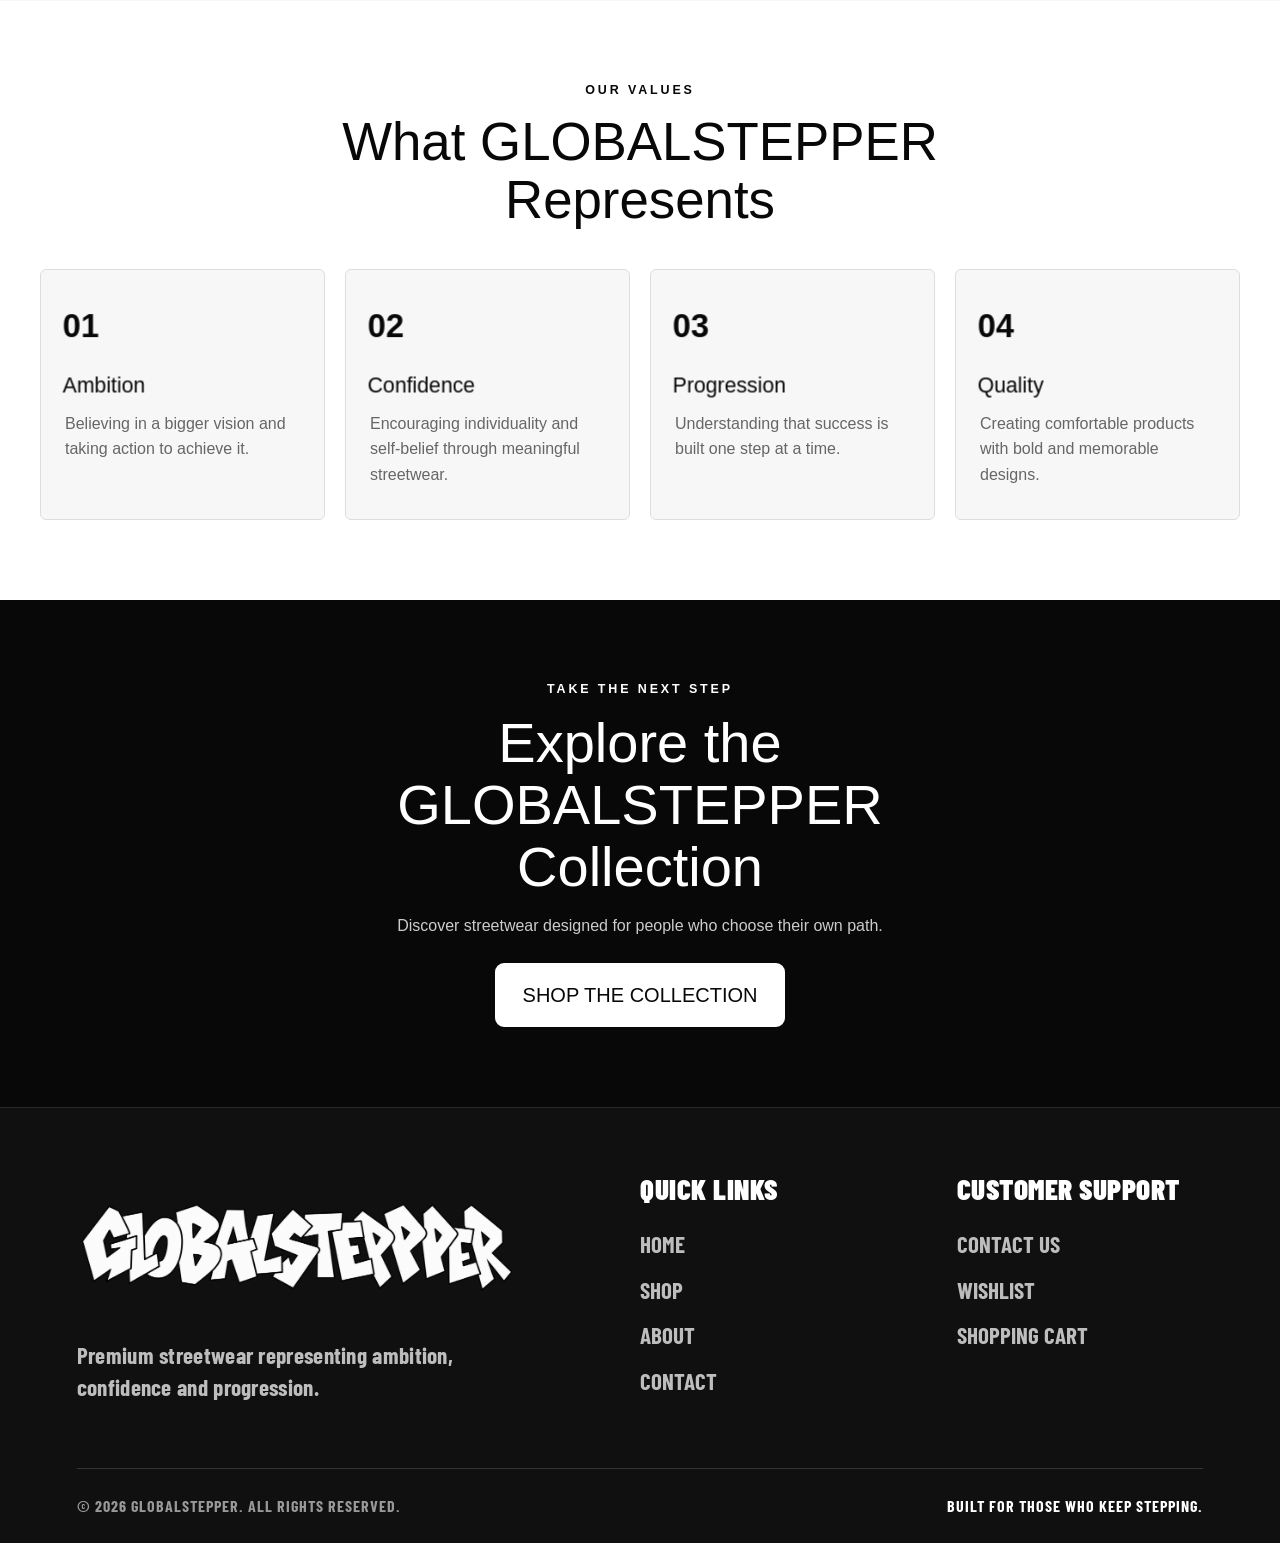
==== commit e995ad80: "Add stylesheet link to about.html" ====
--- a/about.html
+++ b/about.html
@@ -3,6 +3,7 @@
 <html lang="en">
 
 <head>
+    <link rel="stylesheet" href="css/style.css">
     <meta charset="UTF-8">
 
     <meta name="viewport"
--- a/css/style.css
+++ b/css/style.css
@@ -716,18 +716,19 @@
     align-items: center;
     justify-content: center;
     min-height: 330px;
-    padding: 3rem;
-    background-color: var(--colour-black);
-    border-radius: var(--border-radius);
+    padding: 0;
+    background: transparent;
+    border: none;
+    border-radius: 0;
+    box-shadow: none;
 }
 
 .brand-story-image img {
-     display: block;
+    display: block;
     width: min(100%, 520px);
     height: auto;
     margin: 0 auto;
     object-fit: contain;
-    filter: none;
 }
 
 
@@ -5782,3 +5783,380 @@
     height: auto;
   }
 }
+
+
+/* GLOBALSTEPPER HOME PRODUCT CARDS */
+
+@import url('https://fonts.googleapis.com/css2?family=Barlow+Condensed:wght@600;700;800;900&display=swap');
+
+.featured-products .product-card {
+  background: #fff;
+  color: #080808;
+  border-radius: 0 0 24px 24px;
+  overflow: hidden;
+  box-shadow: 0 8px 24px rgba(0,0,0,.08);
+}
+
+.featured-products .product-info {
+  padding: 26px 24px 28px;
+}
+
+.featured-products .product-category {
+  font-family: 'Barlow Condensed', Impact, sans-serif;
+  font-size: 19px;
+  font-weight: 800;
+  letter-spacing: 2px;
+  color: #666;
+  text-transform: uppercase;
+}
+
+.featured-products .product-info h3 {
+  font-family: 'Barlow Condensed', Impact, sans-serif;
+  font-size: 26px;
+  font-weight: 900;
+  line-height: 1.2;
+  min-height: 62px;
+  margin: 18px 0 30px;
+}
+
+.featured-products .product-price {
+  font-family: 'Barlow Condensed', Impact, sans-serif;
+  font-size: 42px;
+  font-weight: 900;
+  margin: 0 0 30px;
+}
+
+.featured-products .product-actions {
+  display: grid;
+  grid-template-columns: 1fr 1fr;
+  gap: 12px;
+}
+
+.featured-products .product-button,
+.featured-products .add-to-cart-btn {
+  display: flex;
+  align-items: center;
+  justify-content: center;
+  min-height: 62px;
+  padding: 12px 8px;
+  border-radius: 7px;
+  font-family: 'Barlow Condensed', Impact, sans-serif;
+  font-size: 22px;
+  font-weight: 900;
+  text-align: center;
+  text-transform: uppercase;
+  text-decoration: none;
+}
+
+.featured-products .product-button {
+  background: #fff;
+  color: #000;
+  border: 2px solid #111;
+}
+
+.featured-products .add-to-cart-btn {
+  background: #e5e5e5;
+  color: #777;
+  border: 1px solid #ccc;
+  cursor: not-allowed;
+  pointer-events: none;
+}
+
+@media (max-width: 600px) {
+  .featured-products .product-info {
+    padding: 22px 18px;
+  }
+
+  .featured-products .product-info h3 {
+    font-size: 24px;
+  }
+
+  .featured-products .product-price {
+    font-size: 36px;
+  }
+
+  .featured-products .product-button,
+  .featured-products .add-to-cart-btn {
+    font-size: 18px;
+    min-height: 54px;
+  }
+}
+
+/* GLOBALSTEPPER BRAND STORY UPDATE */
+
+.brand-story {
+    display: grid;
+    grid-template-columns: 1fr 1fr;
+    align-items: center;
+    gap: 3rem;
+}
+
+.brand-story-content {
+    display: flex;
+    flex-direction: column;
+    justify-content: center;
+}
+
+.brand-story-content h2 {
+    margin-bottom: 0;
+}
+
+@media (max-width: 768px) {
+    .brand-story {
+        grid-template-columns: 1fr;
+        gap: 2rem;
+    }
+
+    .brand-story-content {
+        text-align: center;
+        align-items: center;
+    }
+}
+
+
+
+/* =====================================
+   GLOBALSTEPPER HERO BUTTON REDESIGN
+   ===================================== */
+
+/* Hero slogan */
+
+.hero .hero-text {
+    font-family: Impact, "Arial Narrow", sans-serif;
+    font-size: clamp(22px, 3vw, 36px);
+    font-weight: 900;
+    text-transform: uppercase;
+    letter-spacing: 0.5px;
+    line-height: 1.2;
+    color: #ffffff;
+    margin-bottom: 35px;
+}
+
+/* Centre both buttons */
+
+.hero .hero-actions {
+    display: flex;
+    flex-direction: row;
+    align-items: center;
+    justify-content: center;
+    gap: 18px;
+    max-width: none;
+    margin: 0 auto;
+}
+
+/* Both hero buttons */
+
+.hero .hero-actions .btn {
+    display: inline-flex;
+    align-items: center;
+    justify-content: center;
+
+    min-width: 230px;
+    min-height: 65px;
+    padding: 15px 30px;
+
+    font-family: Impact, "Arial Narrow", sans-serif;
+    font-size: 22px;
+    font-weight: 900;
+    text-transform: uppercase;
+    letter-spacing: 0;
+
+    border: 3px solid #ffffff;
+    border-radius: 9px;
+
+    color: #000000;
+    background: #ffffff;
+
+    box-shadow: none;
+    transition: all 0.3s ease;
+}
+
+/* Our Story outline button */
+
+.hero .hero-actions .btn-outline {
+    background: transparent;
+    color: #ffffff;
+    border: 3px solid #ffffff;
+}
+
+/* Hover effects */
+
+.hero .hero-actions .btn:hover {
+    background: #000000;
+    color: #ffffff;
+    border-color: #ffffff;
+    transform: translateY(-3px);
+}
+
+.hero .hero-actions .btn-outline:hover {
+    background: #ffffff;
+    color: #000000;
+}
+
+/* Mobile layout */
+
+@media (max-width: 600px) {
+
+    .hero .hero-text {
+        font-size: 23px;
+        padding: 0 12px;
+        text-align: center;
+    }
+
+    .hero .hero-actions {
+        flex-direction: column;
+        width: 100%;
+        max-width: 350px;
+        gap: 12px;
+    }
+
+    .hero .hero-actions .btn {
+        width: 100%;
+        min-width: 0;
+        min-height: 58px;
+        font-size: 20px;
+    }
+}
+
+
+/* ==========================================
+   GLOBALSTEPPER UNIVERSAL BRAND STYLE
+   ========================================== */
+
+@import url('https://fonts.googleapis.com/css2?family=Anton&display=swap');
+
+:root {
+  --gs-display-font: 'Anton', Impact, sans-serif;
+}
+
+/* HEADINGS */
+
+h1, h2, h3, h4,
+.product-card h3,
+.product-info h3,
+.hero-text,
+.section-heading h2 {
+  font-family: var(--gs-display-font);
+  font-weight: 400;
+}
+
+/* PRODUCT PRICES */
+
+.product-price,
+.product-info .product-price {
+  font-family: var(--gs-display-font);
+  font-size: 34px;
+  font-weight: 400;
+  color: #000;
+}
+
+/* CATEGORY LABELS */
+
+.product-category {
+  font-family: var(--gs-display-font);
+  font-size: 15px;
+  letter-spacing: 2px;
+  text-transform: uppercase;
+  color: #777;
+}
+
+/* UNIVERSAL BUTTON TYPOGRAPHY */
+
+.btn,
+.product-button,
+.add-to-cart-btn,
+button[type="submit"] {
+  font-family: var(--gs-display-font);
+  font-weight: 400;
+  font-size: 20px;
+  text-transform: uppercase;
+  letter-spacing: 0;
+}
+
+/* PRODUCT BUTTONS */
+
+.product-button {
+  display: inline-flex;
+  align-items: center;
+  justify-content: center;
+  min-height: 62px;
+  padding: 14px 24px;
+  background: #fff;
+  color: #000;
+  border: 3px solid #000;
+  border-radius: 9px;
+  text-decoration: none;
+  transition: 0.25s ease;
+}
+
+.product-button:hover {
+  background: #000;
+  color: #fff;
+}
+
+/* SOLD OUT BUTTON */
+
+.add-to-cart-btn:disabled,
+.add-to-cart-btn[disabled],
+.add-to-cart-btn.sold-out {
+  background: #e5e5e5;
+  color: #808080;
+  border: 1px solid #ccc;
+  border-radius: 9px;
+  cursor: not-allowed;
+  opacity: 1;
+}
+
+/* GENERAL BUTTON SHAPE */
+
+.btn,
+button[type="submit"] {
+  border-radius: 9px;
+  min-height: 58px;
+  padding: 14px 26px;
+  transition: 0.25s ease;
+}
+
+/* HOMEPAGE HERO BUTTONS */
+
+.hero .hero-actions .btn {
+  font-family: var(--gs-display-font);
+  font-size: 21px;
+  border: 3px solid #fff;
+  border-radius: 9px;
+  background: #fff;
+  color: #000;
+}
+
+.hero .hero-actions .btn-outline {
+  background: transparent;
+  color: #fff;
+}
+
+.hero .hero-actions .btn:hover {
+  background: #000;
+  color: #fff;
+}
+
+.hero .hero-actions .btn-outline:hover {
+  background: #fff;
+  color: #000;
+}
+
+/* MOBILE */
+
+@media (max-width: 600px) {
+  .product-price {
+    font-size: 28px;
+  }
+
+  .product-button,
+  .add-to-cart-btn,
+  .btn {
+    font-size: 17px;
+  }
+
+  .hero .hero-actions .btn {
+    font-size: 19px;
+  }
+}
--- a/css/style.css
+++ b/css/style.css
@@ -716,18 +716,19 @@
     align-items: center;
     justify-content: center;
     min-height: 330px;
-    padding: 3rem;
-    background-color: var(--colour-black);
-    border-radius: var(--border-radius);
+    padding: 0;
+    background: transparent;
+    border: none;
+    border-radius: 0;
+    box-shadow: none;
 }
 
 .brand-story-image img {
-     display: block;
+    display: block;
     width: min(100%, 520px);
     height: auto;
     margin: 0 auto;
     object-fit: contain;
-    filter: none;
 }
 
 
@@ -5782,3 +5783,380 @@
     height: auto;
   }
 }
+
+
+/* GLOBALSTEPPER HOME PRODUCT CARDS */
+
+@import url('https://fonts.googleapis.com/css2?family=Barlow+Condensed:wght@600;700;800;900&display=swap');
+
+.featured-products .product-card {
+  background: #fff;
+  color: #080808;
+  border-radius: 0 0 24px 24px;
+  overflow: hidden;
+  box-shadow: 0 8px 24px rgba(0,0,0,.08);
+}
+
+.featured-products .product-info {
+  padding: 26px 24px 28px;
+}
+
+.featured-products .product-category {
+  font-family: 'Barlow Condensed', Impact, sans-serif;
+  font-size: 19px;
+  font-weight: 800;
+  letter-spacing: 2px;
+  color: #666;
+  text-transform: uppercase;
+}
+
+.featured-products .product-info h3 {
+  font-family: 'Barlow Condensed', Impact, sans-serif;
+  font-size: 26px;
+  font-weight: 900;
+  line-height: 1.2;
+  min-height: 62px;
+  margin: 18px 0 30px;
+}
+
+.featured-products .product-price {
+  font-family: 'Barlow Condensed', Impact, sans-serif;
+  font-size: 42px;
+  font-weight: 900;
+  margin: 0 0 30px;
+}
+
+.featured-products .product-actions {
+  display: grid;
+  grid-template-columns: 1fr 1fr;
+  gap: 12px;
+}
+
+.featured-products .product-button,
+.featured-products .add-to-cart-btn {
+  display: flex;
+  align-items: center;
+  justify-content: center;
+  min-height: 62px;
+  padding: 12px 8px;
+  border-radius: 7px;
+  font-family: 'Barlow Condensed', Impact, sans-serif;
+  font-size: 22px;
+  font-weight: 900;
+  text-align: center;
+  text-transform: uppercase;
+  text-decoration: none;
+}
+
+.featured-products .product-button {
+  background: #fff;
+  color: #000;
+  border: 2px solid #111;
+}
+
+.featured-products .add-to-cart-btn {
+  background: #e5e5e5;
+  color: #777;
+  border: 1px solid #ccc;
+  cursor: not-allowed;
+  pointer-events: none;
+}
+
+@media (max-width: 600px) {
+  .featured-products .product-info {
+    padding: 22px 18px;
+  }
+
+  .featured-products .product-info h3 {
+    font-size: 24px;
+  }
+
+  .featured-products .product-price {
+    font-size: 36px;
+  }
+
+  .featured-products .product-button,
+  .featured-products .add-to-cart-btn {
+    font-size: 18px;
+    min-height: 54px;
+  }
+}
+
+/* GLOBALSTEPPER BRAND STORY UPDATE */
+
+.brand-story {
+    display: grid;
+    grid-template-columns: 1fr 1fr;
+    align-items: center;
+    gap: 3rem;
+}
+
+.brand-story-content {
+    display: flex;
+    flex-direction: column;
+    justify-content: center;
+}
+
+.brand-story-content h2 {
+    margin-bottom: 0;
+}
+
+@media (max-width: 768px) {
+    .brand-story {
+        grid-template-columns: 1fr;
+        gap: 2rem;
+    }
+
+    .brand-story-content {
+        text-align: center;
+        align-items: center;
+    }
+}
+
+
+
+/* =====================================
+   GLOBALSTEPPER HERO BUTTON REDESIGN
+   ===================================== */
+
+/* Hero slogan */
+
+.hero .hero-text {
+    font-family: Impact, "Arial Narrow", sans-serif;
+    font-size: clamp(22px, 3vw, 36px);
+    font-weight: 900;
+    text-transform: uppercase;
+    letter-spacing: 0.5px;
+    line-height: 1.2;
+    color: #ffffff;
+    margin-bottom: 35px;
+}
+
+/* Centre both buttons */
+
+.hero .hero-actions {
+    display: flex;
+    flex-direction: row;
+    align-items: center;
+    justify-content: center;
+    gap: 18px;
+    max-width: none;
+    margin: 0 auto;
+}
+
+/* Both hero buttons */
+
+.hero .hero-actions .btn {
+    display: inline-flex;
+    align-items: center;
+    justify-content: center;
+
+    min-width: 230px;
+    min-height: 65px;
+    padding: 15px 30px;
+
+    font-family: Impact, "Arial Narrow", sans-serif;
+    font-size: 22px;
+    font-weight: 900;
+    text-transform: uppercase;
+    letter-spacing: 0;
+
+    border: 3px solid #ffffff;
+    border-radius: 9px;
+
+    color: #000000;
+    background: #ffffff;
+
+    box-shadow: none;
+    transition: all 0.3s ease;
+}
+
+/* Our Story outline button */
+
+.hero .hero-actions .btn-outline {
+    background: transparent;
+    color: #ffffff;
+    border: 3px solid #ffffff;
+}
+
+/* Hover effects */
+
+.hero .hero-actions .btn:hover {
+    background: #000000;
+    color: #ffffff;
+    border-color: #ffffff;
+    transform: translateY(-3px);
+}
+
+.hero .hero-actions .btn-outline:hover {
+    background: #ffffff;
+    color: #000000;
+}
+
+/* Mobile layout */
+
+@media (max-width: 600px) {
+
+    .hero .hero-text {
+        font-size: 23px;
+        padding: 0 12px;
+        text-align: center;
+    }
+
+    .hero .hero-actions {
+        flex-direction: column;
+        width: 100%;
+        max-width: 350px;
+        gap: 12px;
+    }
+
+    .hero .hero-actions .btn {
+        width: 100%;
+        min-width: 0;
+        min-height: 58px;
+        font-size: 20px;
+    }
+}
+
+
+/* ==========================================
+   GLOBALSTEPPER UNIVERSAL BRAND STYLE
+   ========================================== */
+
+@import url('https://fonts.googleapis.com/css2?family=Anton&display=swap');
+
+:root {
+  --gs-display-font: 'Anton', Impact, sans-serif;
+}
+
+/* HEADINGS */
+
+h1, h2, h3, h4,
+.product-card h3,
+.product-info h3,
+.hero-text,
+.section-heading h2 {
+  font-family: var(--gs-display-font);
+  font-weight: 400;
+}
+
+/* PRODUCT PRICES */
+
+.product-price,
+.product-info .product-price {
+  font-family: var(--gs-display-font);
+  font-size: 34px;
+  font-weight: 400;
+  color: #000;
+}
+
+/* CATEGORY LABELS */
+
+.product-category {
+  font-family: var(--gs-display-font);
+  font-size: 15px;
+  letter-spacing: 2px;
+  text-transform: uppercase;
+  color: #777;
+}
+
+/* UNIVERSAL BUTTON TYPOGRAPHY */
+
+.btn,
+.product-button,
+.add-to-cart-btn,
+button[type="submit"] {
+  font-family: var(--gs-display-font);
+  font-weight: 400;
+  font-size: 20px;
+  text-transform: uppercase;
+  letter-spacing: 0;
+}
+
+/* PRODUCT BUTTONS */
+
+.product-button {
+  display: inline-flex;
+  align-items: center;
+  justify-content: center;
+  min-height: 62px;
+  padding: 14px 24px;
+  background: #fff;
+  color: #000;
+  border: 3px solid #000;
+  border-radius: 9px;
+  text-decoration: none;
+  transition: 0.25s ease;
+}
+
+.product-button:hover {
+  background: #000;
+  color: #fff;
+}
+
+/* SOLD OUT BUTTON */
+
+.add-to-cart-btn:disabled,
+.add-to-cart-btn[disabled],
+.add-to-cart-btn.sold-out {
+  background: #e5e5e5;
+  color: #808080;
+  border: 1px solid #ccc;
+  border-radius: 9px;
+  cursor: not-allowed;
+  opacity: 1;
+}
+
+/* GENERAL BUTTON SHAPE */
+
+.btn,
+button[type="submit"] {
+  border-radius: 9px;
+  min-height: 58px;
+  padding: 14px 26px;
+  transition: 0.25s ease;
+}
+
+/* HOMEPAGE HERO BUTTONS */
+
+.hero .hero-actions .btn {
+  font-family: var(--gs-display-font);
+  font-size: 21px;
+  border: 3px solid #fff;
+  border-radius: 9px;
+  background: #fff;
+  color: #000;
+}
+
+.hero .hero-actions .btn-outline {
+  background: transparent;
+  color: #fff;
+}
+
+.hero .hero-actions .btn:hover {
+  background: #000;
+  color: #fff;
+}
+
+.hero .hero-actions .btn-outline:hover {
+  background: #fff;
+  color: #000;
+}
+
+/* MOBILE */
+
+@media (max-width: 600px) {
+  .product-price {
+    font-size: 28px;
+  }
+
+  .product-button,
+  .add-to-cart-btn,
+  .btn {
+    font-size: 17px;
+  }
+
+  .hero .hero-actions .btn {
+    font-size: 19px;
+  }
+}
